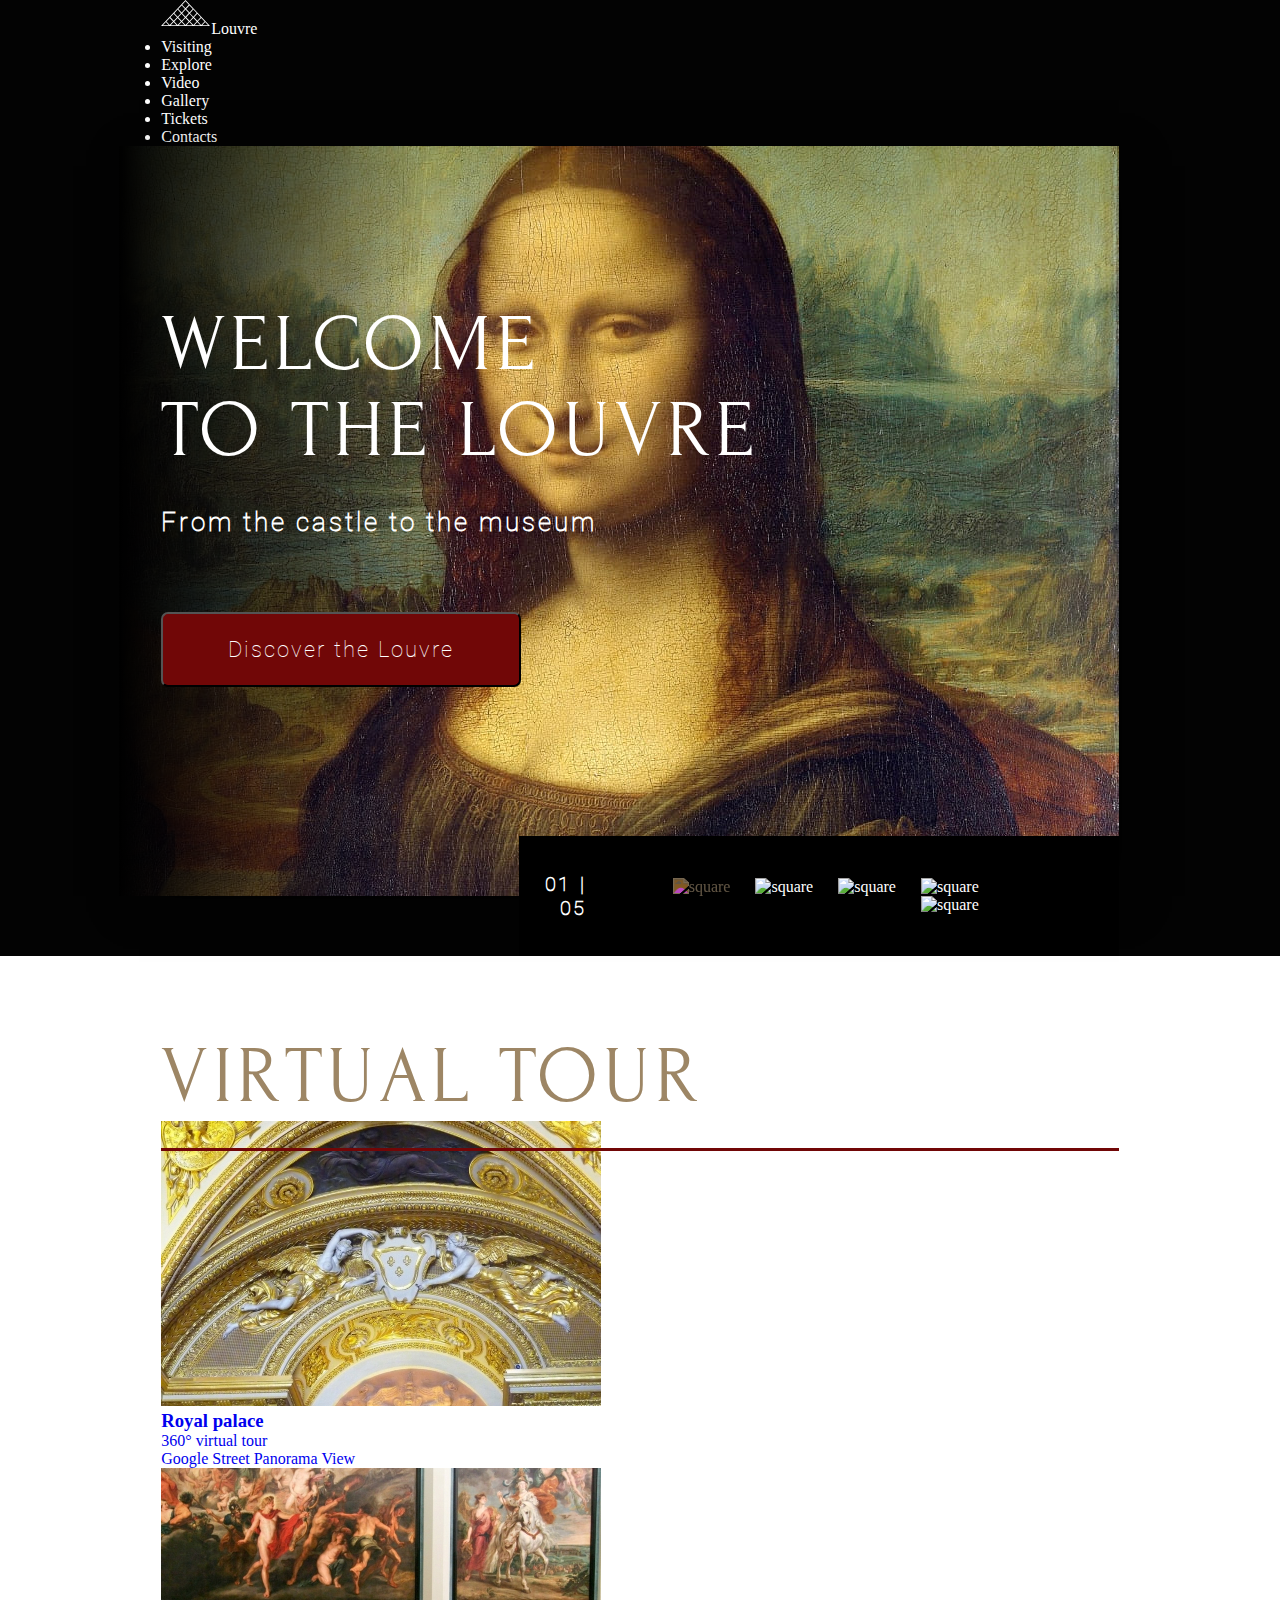
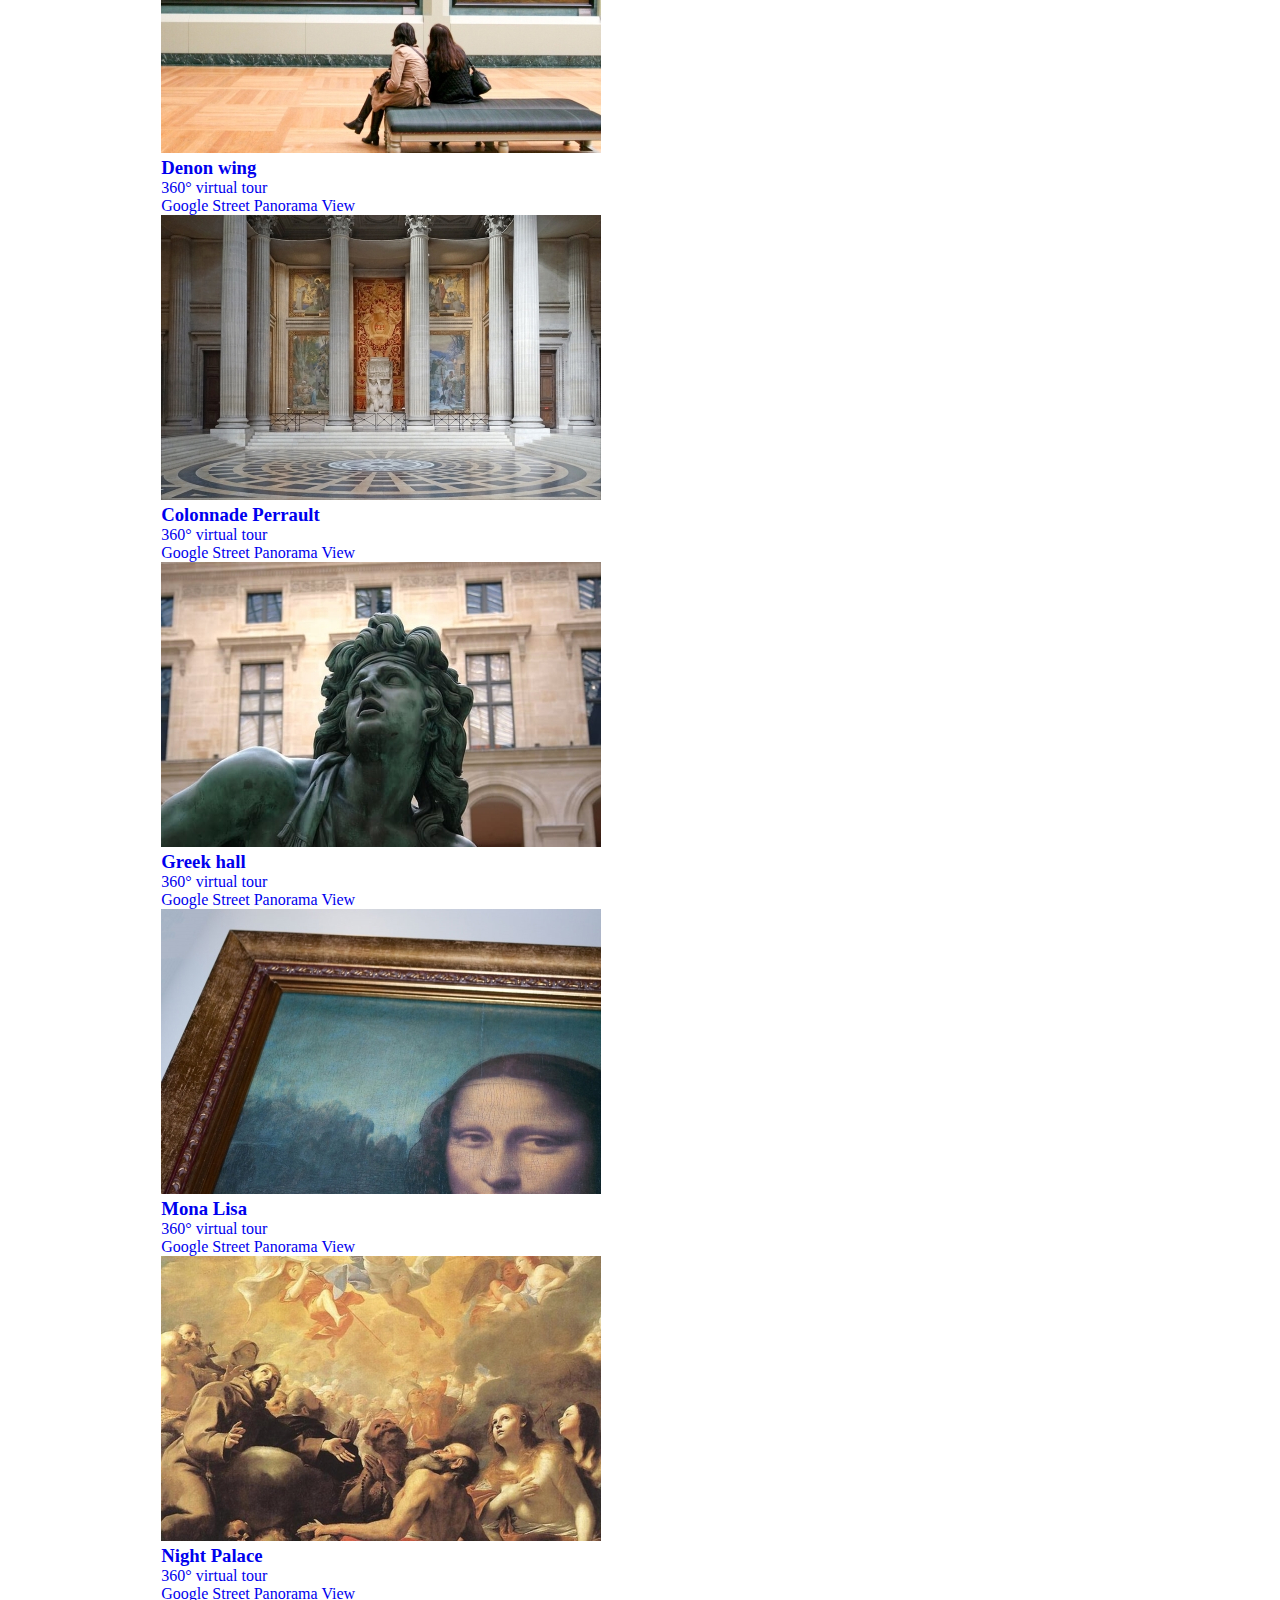
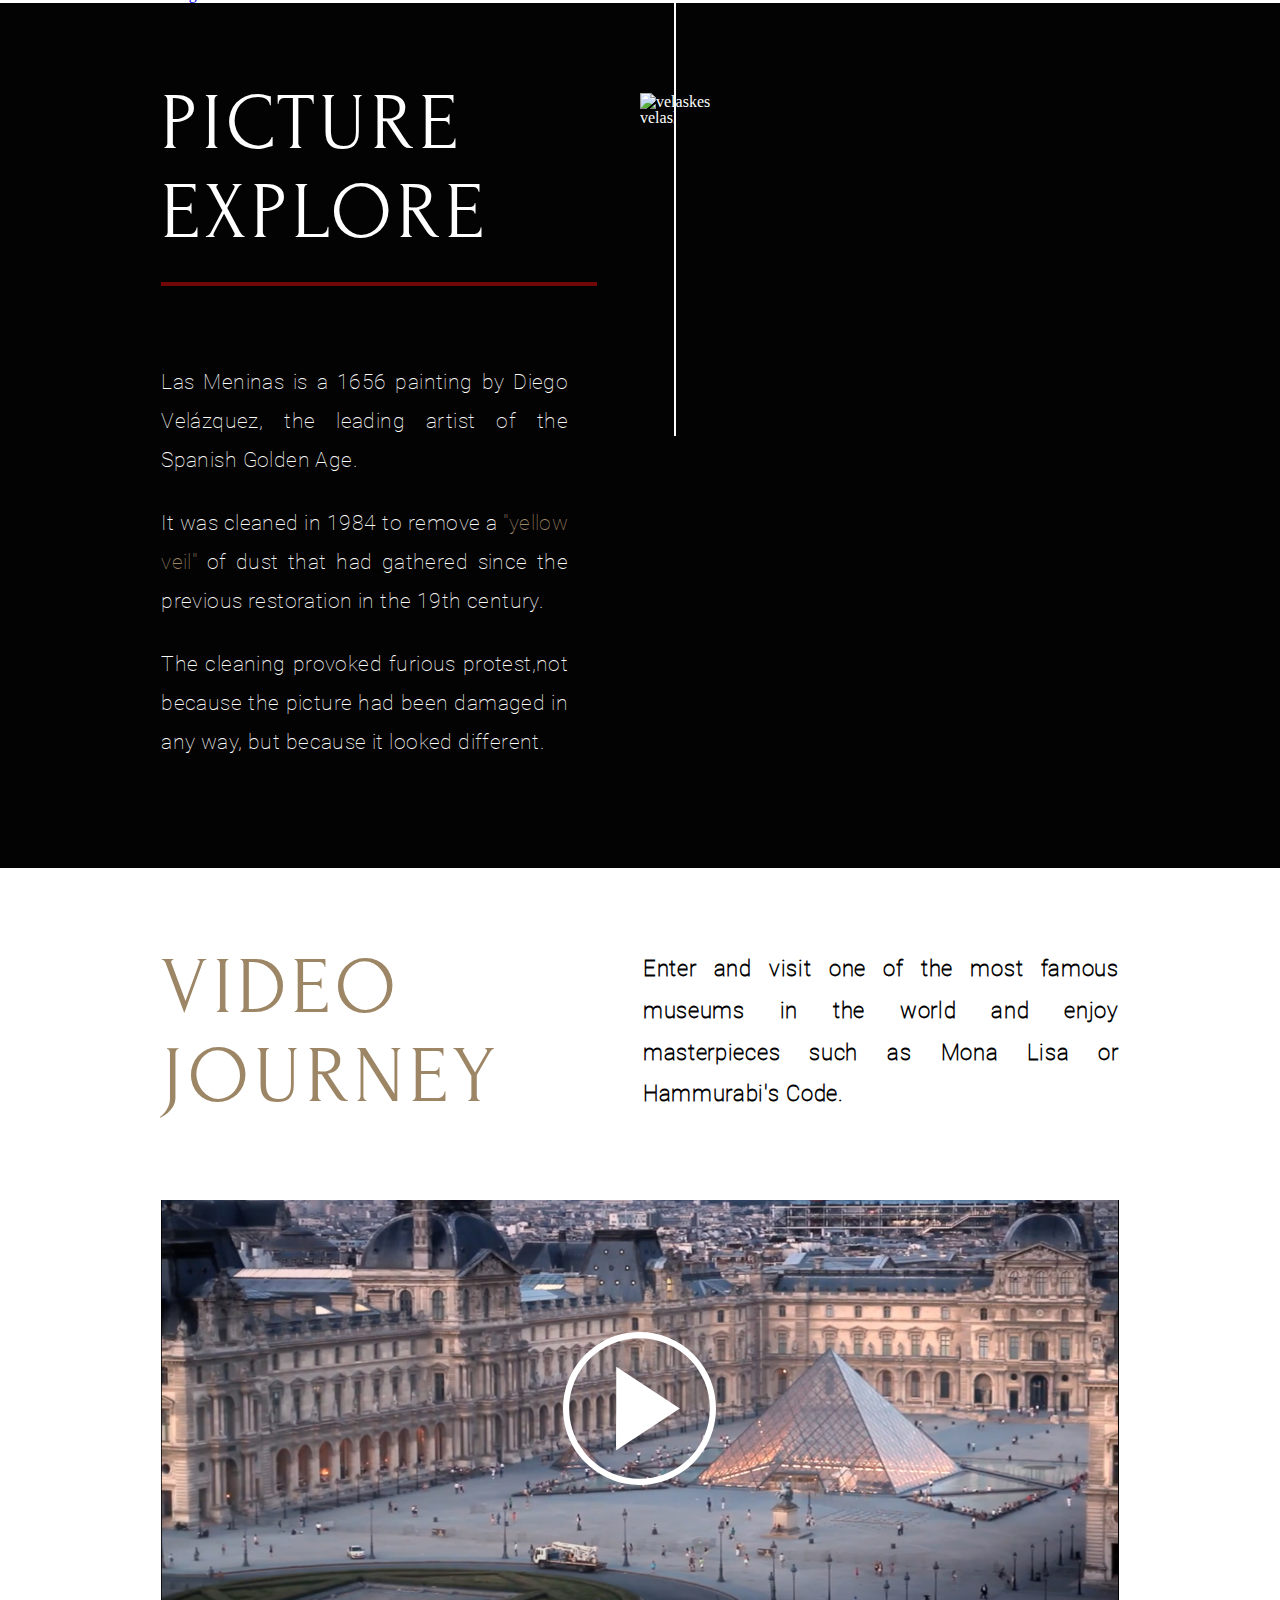
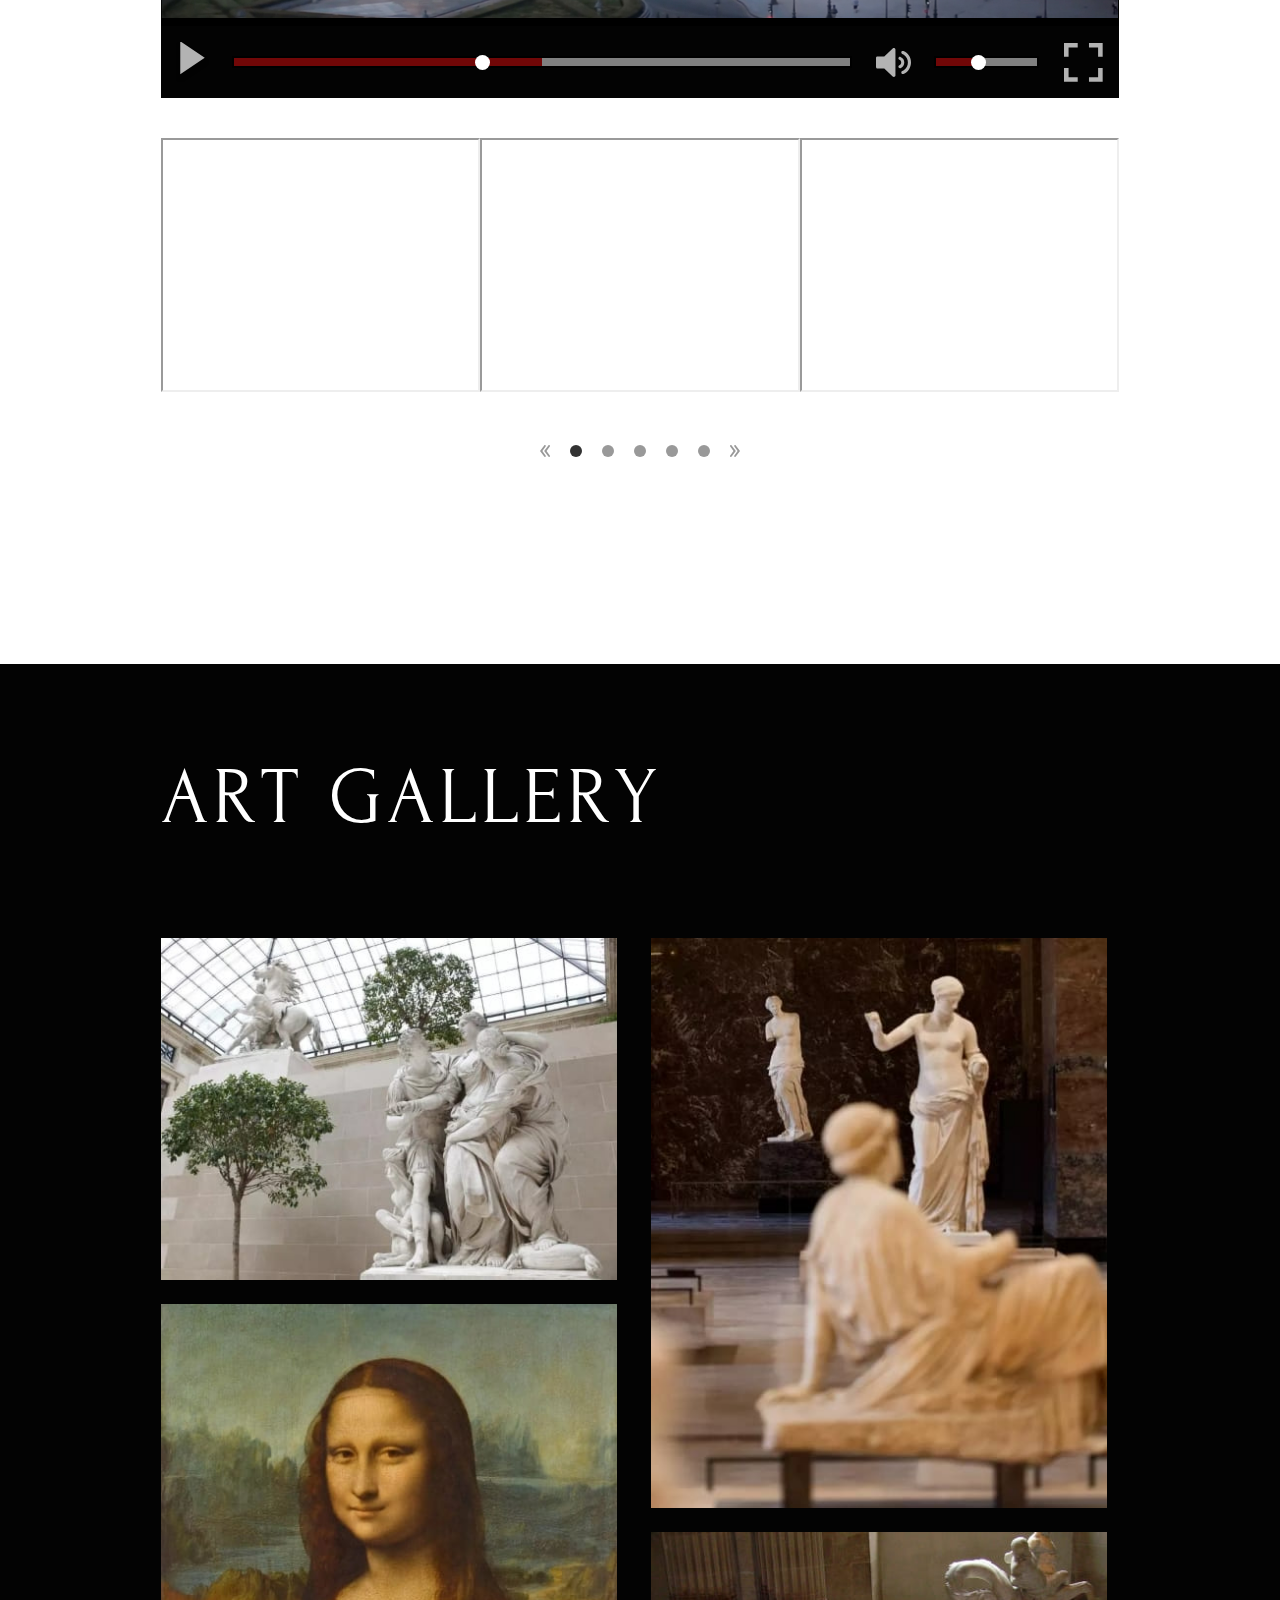
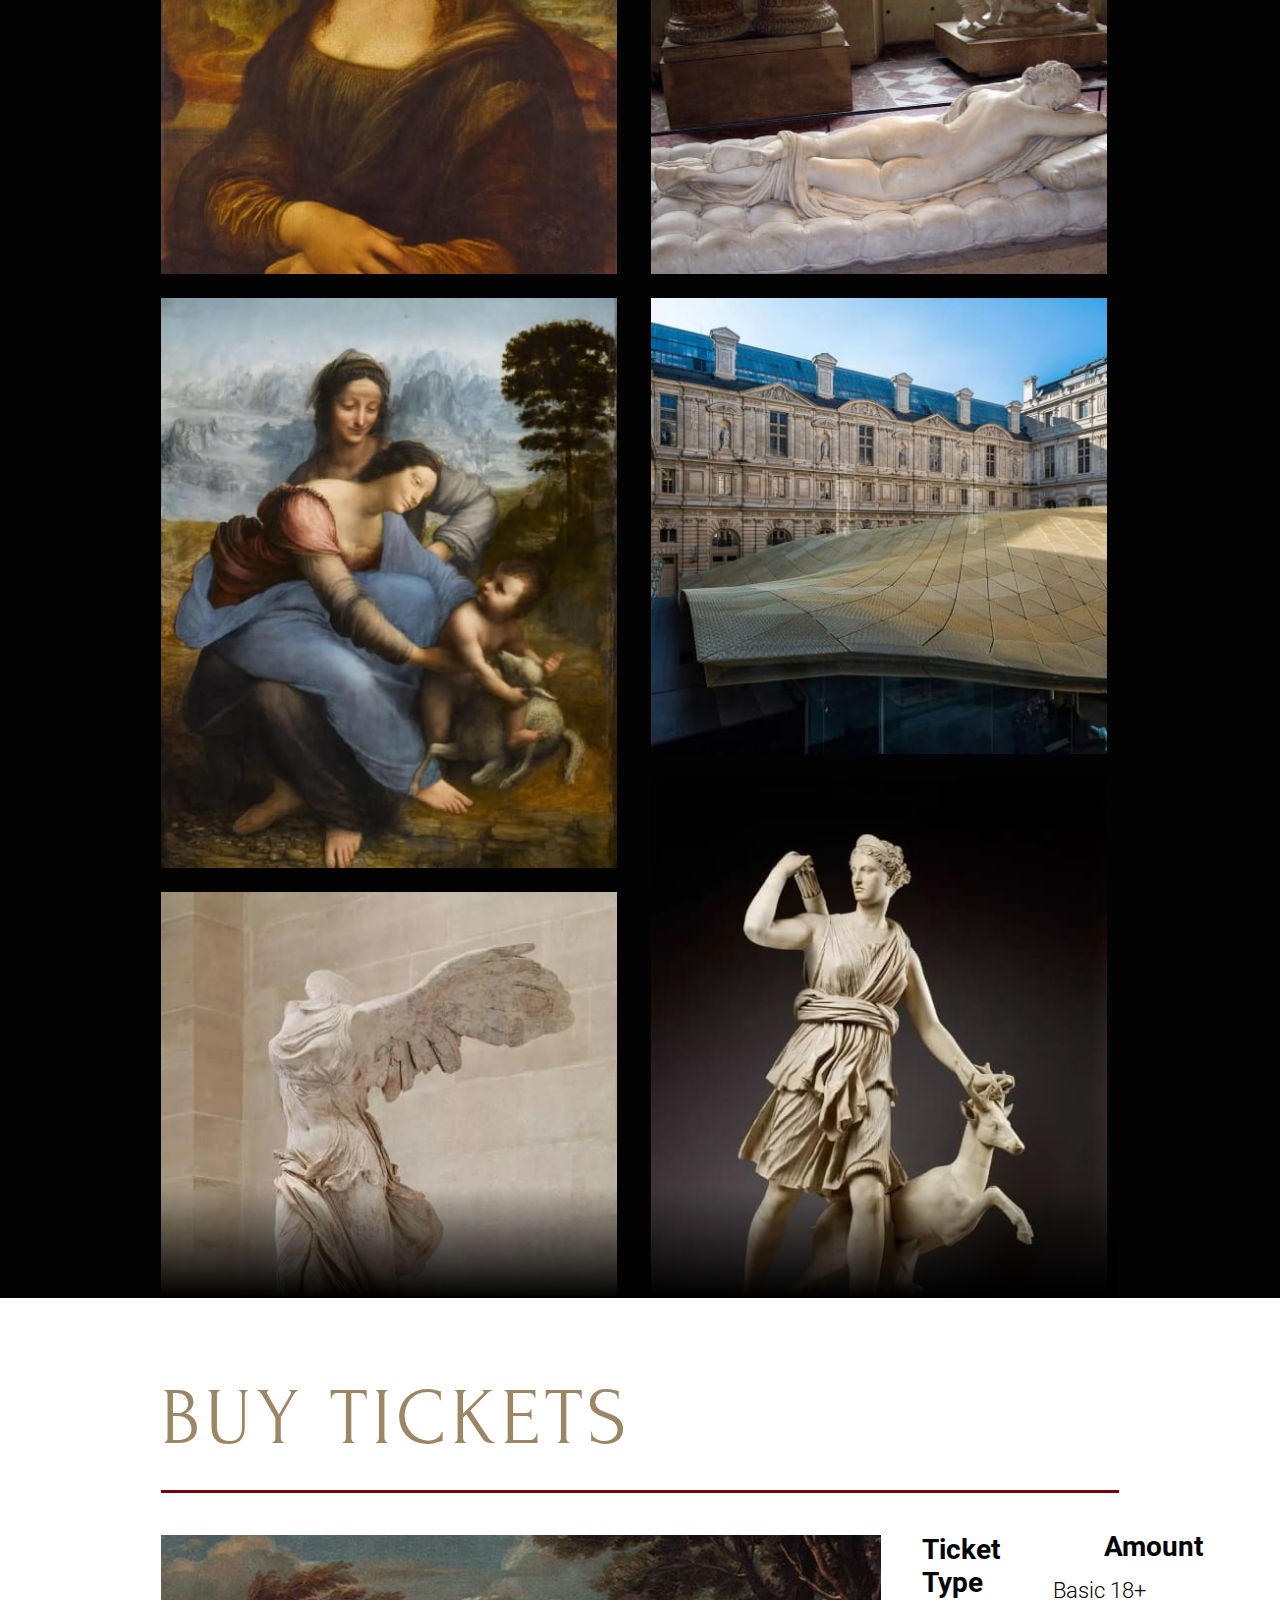
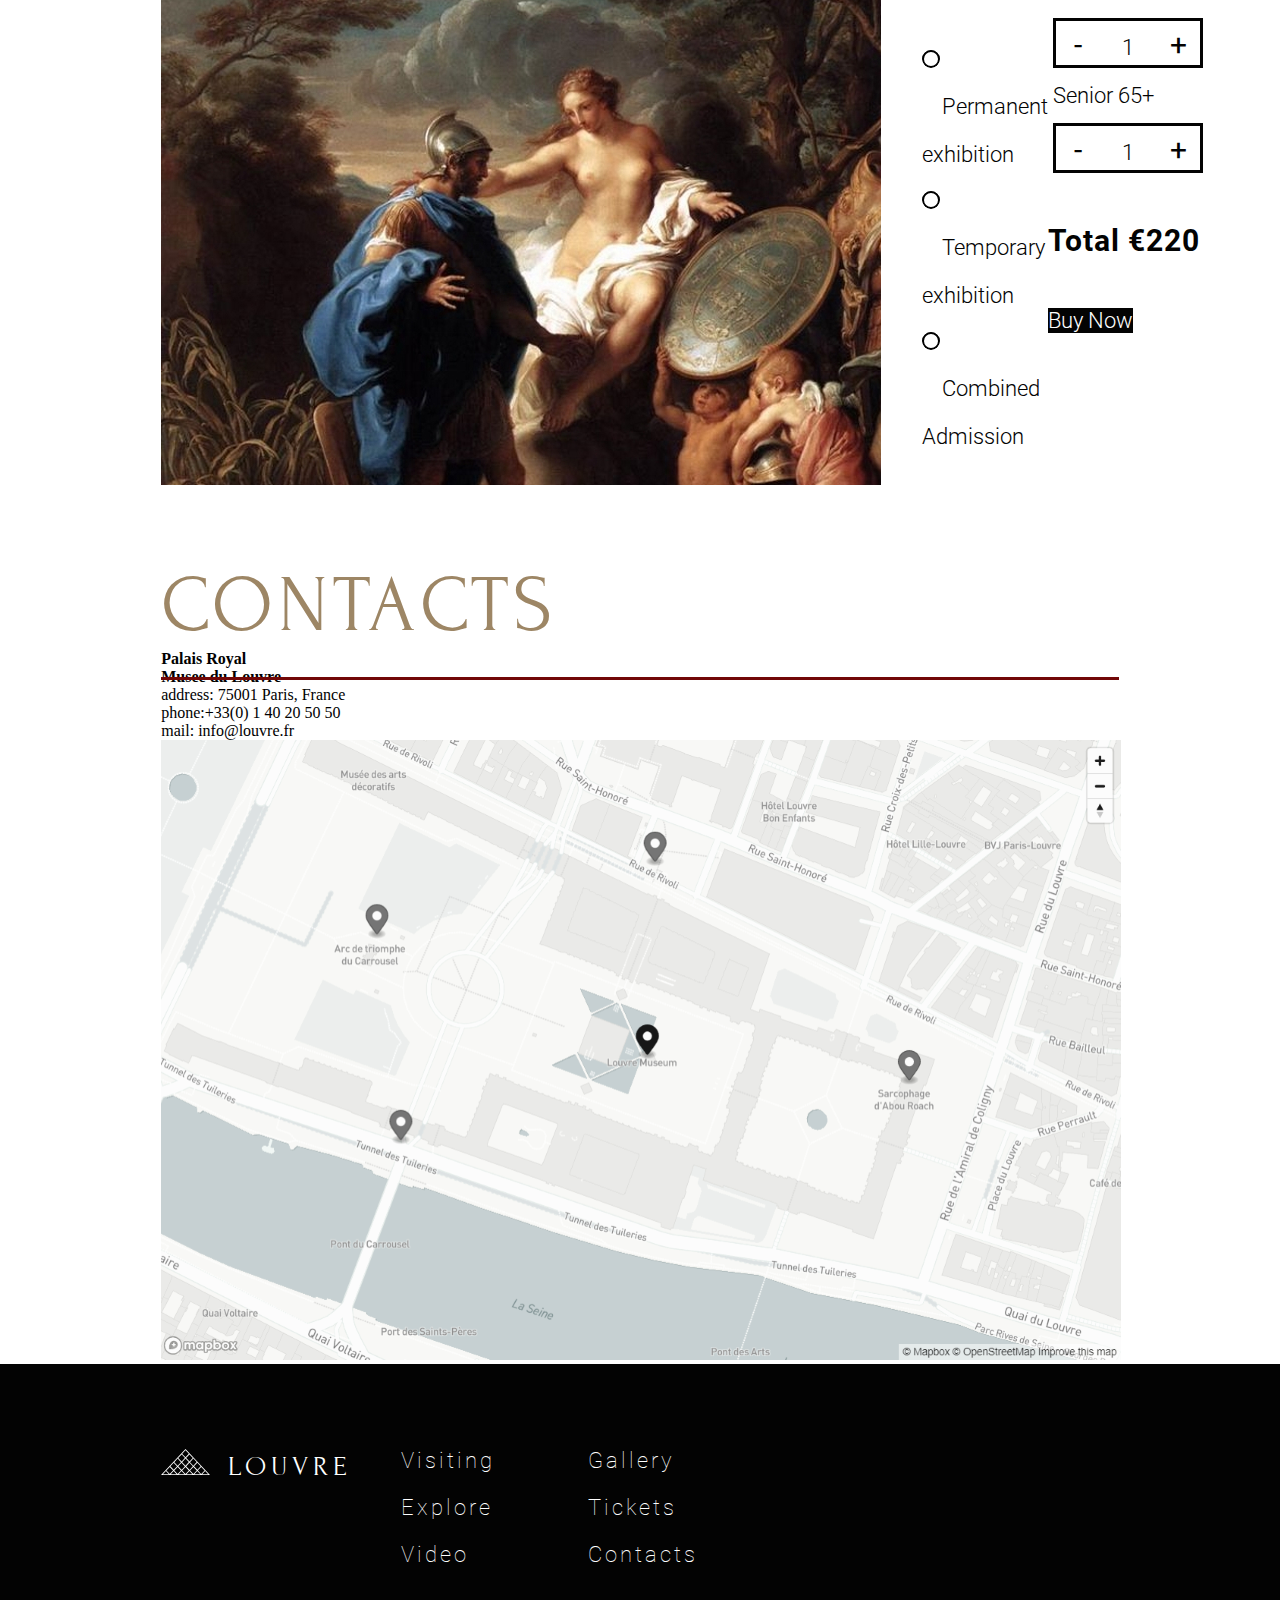
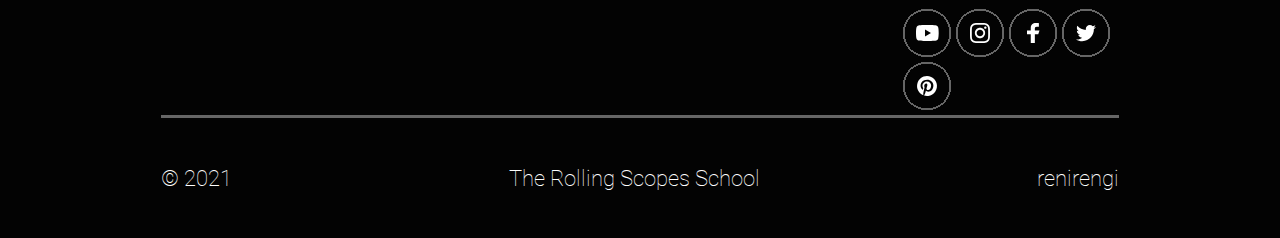
==== museum/index.html @ 636a5ae6 "slava imperatoru" ====
<!DOCTYPE HTML>
<html lang="en">
  <head>
    <meta charset="utf-8">
    <title>Museum</title>
    <link rel="stylesheet" href="style.css" />
    <link rel="icon" href="./assets/svg/Frame.svg">
    <base target="_blank">
  </head>
  <body>

     <!-- Header-->
    <header class="wrap-dark">
      <div class="section container header-container">
        <div class="image-icon">
          <img src="./assets/svg/Frame.svg" alt="logo"><span>Louvre</span>
        </div>
        <nav class="nav-container">
          <ul>
            <li><a href="#visiting">Visiting</a></li>
            <li><a href="#explore">Explore</a></li>
            <li><a href="#video">Video</a></li>
            <li><a href="#gallery">Gallery</a></li>
            <li><a href="#tickets">Tickets</a></li>
            <li><a href="#contacts">Contacts</a></li>
          </ul>
        </nav>
      </div>
    </header>
    <main>

       <!-- Welcome -->
      <section class="wrap-dark welcome-background">
        <div class="container section welcome-section" id="welcome">
          <div class="flex-wrapper">
             <!-- Welcome-slider -->
            <div class="slider-wrapper">
              <div class="slide">
                <img src="./assets/img/welcome-slider/1.jpg" alt="1">
              </div>
            </div>
            <div class="dots-wrapper">
              <div class="list-counter">
                <span>01 | 05</span>
              </div>
              <div class="dots">
                <img id="first" src="assets/img/welcome-slider/■.svg" alt="square">
                <img src="assets/img/welcome-slider/■.svg" alt="square">
                <img src="assets/img/welcome-slider/■.svg" alt="square">
                <img src="assets/img/welcome-slider/■.svg" alt="square">
                <img src="assets/img/welcome-slider/■.svg" alt="square">
              </div>
              <button id="btn-next"><img src="assets/img/welcome-slider/right.png" alt=""></button>
              <button id="btn-prev"><img src="assets/img/welcome-slider/Left.png" alt=""></button>
            </div>
          </div>
          <div class="title">
            <h1>Welcome</h1>
            <span>to the Louvre</span>
            <h2 class="title-padding">From the castle to the museum</h2>
            <form action='https://www.google.com/maps/@48.8618159,2.3366818,3a,75y,81.55h,73.4t/data=!3m7!1e1!3m5!1sAF1QipOVxZQuSy3Bx9T_HpH_7FtBHDTXvI6SF-A10ocT!2e10!3e12!7i5472!8i2736'>
              <button>Discover the Louvre</button>
            </form>
          </div>
        </div>
      </section>

      <!-- Visiting -->
      <section class="wrap-white">
        <div class="container section visiting-section" id="visiting">
          <h2 class="title-underline">Virtual tour</h2>
          <div class="card-container">
            <a class="card" href="./assets/tour/tour1.html">
              <img src="./assets/img/visitors/Royal_palace.jpg" alt="Royal_palace">
              <h3 class="subject">Royal palace</h3>
              <span>360° virtual tour</span>
              <p>Google Street Panorama View</p>
            </a>
            <a class="card" href="./assets/tour2.html">
              <img src="./assets/img/visitors/Denon_wing.jpg" alt="Denon_wing">
              <h3 class="subject">Denon wing</h3>
              <span>360° virtual tour</span>
              <p>Google Street Panorama View</p>
            </a>
            <a class="card" href="./assets/tour3.html">
              <img src="./assets/img/visitors/Colonnade_Perrault.jpg" alt="Colonnade_Perrault">
              <h3 class="subject" id="colonade">Colonnade Perrault</h3>
              <span>360° virtual tour</span>
              <p>Google Street Panorama View</p>
            </a>
            <a class="card" href="./assets/tour/tour4.html">
              <img src="./assets/img/visitors/Greek_hall.jpg" alt="Greek_hall">
              <h3 class="subject">Greek hall</h3>
              <span>360° virtual tour</span>
              <p>Google Street Panorama View</p>
            </a>
            <a class="card" href="./assets/tour/tour5.html">
              <img src="./assets/img/visitors/Mona_Lisa.jpg" alt="Mona_Lisa">
              <h3 class="subject">Mona Lisa</h3>
              <span>360° virtual tour</span>
              <p>Google Street Panorama View</p>
            </a>
            <a class="card" href="./assets/tour/tour6.html">
              <img src="./assets/img/visitors/Night_Palace.jpg" alt="Night_Palace">
              <h3 class="subject">Night Palace</h3>
              <span>360° virtual tour</span>
              <p>Google Street Panorama View</p>
            </a>
          </div>
        </div>
      </section>

      <!-- Explore  -->
      <section class="wrap-dark">
        <div class="container section explore-section" id="explore">
          <div class="section-text">
            <h2 class="title-underline">Picture Explore</h2>
            <div class="explorer-text">
              <p>Las Meninas is a 1656 painting by Diego Velа́zquez, the leading artist of the Spanish Golden Age.</p>
              <p>It was cleaned in 1984 to remove a <span>"yellow veil"</span> of dust that had gathered since the previous restoration in the 19th century.</p>
              <p>The cleaning provoked furious protest,not because the picture had been damaged in any way, but because it looked different.</p>
            </div>
          </div>
          <!-- Explore-slider-->
          <div class="explore-image">
            <div class="img-comp-container">
              <div class="img-comp-img">
                <img src="./assets/img/after.jpg" alt="velaskes">
              </div>
              <div class="img-comp-img img-comp-overlay">
                <img src="./assets/img/before.jpg" alt="velaskes">
              </div>
            </div>
          </div>
        </div>
      </section>

      <!-- Video -->
      <section class="wrap-video">
        <div class="text-video-section">
          <h2>Video Journey</h2>
          <p>Enter and visit one of the most famous museums in the world and enjoy masterpieces such as Mona Lisa or Hammurabi's Code.
        </div>
        <!-- Player -->
        <div class="container section video-section" id="video">
          <div class="video">
            <video src="./assets/video/video.mp4" poster="./assets/video/poster.jpg"></video>
            <button class="button-left" type="button"></button>
          </div>
          <div class="controls">
            <button class="play" type="button"></button>
            <input type="range" value="40" min="0" max="100" step="1" class="progress-big">
            <button class="volume" type="button"></button>
            <input type="range" value="40" min="0" max="100" step="1" class="progress">
            <button class="fullscreen" type="button"></button>
          </div>
          <!-- Gallery-->
          <div class="video-gallery">
            <iframe loading="lazy" src="https://www.youtube.com/embed/aWmJ5DgyWPI" title="YouTube video player"  allow="accelerometer; autoplay; clipboard-write; encrypted-media; gyroscope; picture-in-picture" allowfullscreen></iframe>
            <iframe loading="lazy" src="https://www.youtube.com/embed/Vi5D6FKhRmo" title="YouTube video player"  allow="accelerometer; autoplay; clipboard-write; encrypted-media; gyroscope; picture-in-picture" allowfullscreen></iframe>
            <iframe loading="lazy" src="https://www.youtube.com/embed/NOhDysLnTvY" title="YouTube video player"  allow="accelerometer; autoplay; clipboard-write; encrypted-media; gyroscope; picture-in-picture" allowfullscreen></iframe>
          </div>
          <div class="video-gallery-button">
            <img src="assets/svg/video-slider-pagination.svg" alt="button">
          </div>
        </div>
      </section>

      <!-- Art-gallery -->
      <section class="wrap-dark">
        <div class="container section art-gallery">
          <h2>Art gallery</h2>
          <div class="picture-container">
            <div class="picture-inner-container">
          </div>
        </div>
      </div>
      </section>

      <!-- Ticket -->
<section class="wrap-white">
	<div class="container section tickets-section" id="tickets">
	  <h2 class="title-underline">Buy tickets</h2>
	  <div class="tickets-big-container">
		<div id="ticket-picture-container"><img src="./assets/img/image.jpg" alt="picture" id="ticket-picture"></div>
		<div class="radio-ticket">
		  <h3>Ticket type</h3>
		  <div class="container-ticket">
			<div class="container-radio">
				<input type="radio"  name="radio">
			</div>
			<label class="checkmark-label">Permanent exhibition</label>
		  </div>
		  <div class="container-ticket">
			<div class="container-radio">
				<input type="radio" name="radio">
			</div>
			 <label class="checkmark-label">Temporary exhibition</label>
			</div>
		  <div class="container-ticket">
			<div class="container-radio">
				<input type="radio" name="radio">
			  </div>
			<label class="checkmark-label">Combined Admission</label>
		  </div>
		</div>
		<div class="button-ticket">
		  <h4>Amount</h4>
		  <form id="ticket-form">
			  <div id="ticket-age-buttons">
				<span>Basic 18+</span>
				<div class="counter-group">
					<button type="button" onclick="this.nextElementSibling.stepDown()">-</button>
					<input type="number" min="0" max="100" value="1" readonly class="number">
					<button type="button" onclick="this.previousElementSibling.stepUp()">+</button>
				</div>
				<span>Senior 65+</span>
				<div class="counter-group">
					<button type="button" onclick="this.nextElementSibling.stepDown()">-</button>
					<input type="number" min="0" max="100" value="1" readonly class="number">
					<button type="button" onclick="this.previousElementSibling.stepUp()">+</button>
				</div>
			</div>
			<span id="ticket-total-span">Total &#8364;220</span>
		  </form>
		  <a href="#modal" id="total-button">Buy now</a>
		</div>
	  </div>
	</div>
  </section>
  
      
      <!-- Contacts -->
      <section>
        <div class=" section contacts-section" id="contacts">
          <div class="parallax-container">
            <div class="parallax-image"></div>
          </div>
          <div class="wrap-white">
            <h2 class="title-underline">Contacts</h2>
            <div class="contacts-container">
              <div class="section-text-contacts">
                <h4>Palais Royal<br>Musee du Louvre</h4>
                <p>address: 75001 Paris, France</p>
                <p>phone:+33(0) 1 40 20 50 50</p>
                <p>mail: info@louvre.fr</p>
              </div>
              <div>
                <img src="./assets/img/cart.png " alt="map">
              </div>
            </div>
          </div>
        </div>
      </section>
    </main>

    <!-- Footer -->
    <footer class="wrap-dark">
      <div class="container section footer">
        <div class="image-icon-footer ">
          <img src="./assets/svg/Frame.svg " alt="logo ">
          <span>Louvre</span>
        </div>
        <div class="footer-container">
          <nav class="nav-container-1">
            <ul>
              <li><a href="#visiting ">Visiting</a></li>
              <li><a href="#explore ">Explore</a></li>
              <li><a href="#video ">Video</a></li>
              <li><a href="#gallery">Gallery</a></li>
              <li><a href="#tickets ">Tickets</a></li>
              <li><a href="#contacts ">Contacts</a></li>
            </ul>
          </nav>
          <nav class="nav-container-3 ">
            <ul>
              <li class="link-icon">
                <a href="https://www.youtube.com/user/louvre "><img src="./assets/svg/Youtube.svg " alt="Youtube "></a>
              </li>
              <li class="link-icon">
                <a href="https://www.instagram.com/museelouvre/ "><img src="./assets/svg/Instagram.svg " alt="Instagram "></a>
              </li>
              <li class="link-icon">
                <a href="https://www.facebook.com/museedulouvre "><img src="./assets/svg/Facebook.svg " alt="Facebook "></a>
              </li>
              <li class="link-icon">
                <a href="http://twitter.com/museelouvre.html "><img src="./assets/svg/Twitter.svg " alt="Twitter "></a>
              </li>
              <li class="link-icon">
                <a href="https://www.pinterest.fr/museedulouvre/ "><img src="./assets/svg/Pinterest.svg " alt="Pinterest "></a>
              </li>
            </ul>
          </nav>  
    </div>
      </div>
      <div id="border"></div>
      <div class="container section footer-mini">
        <span>© 2021</span>
        <span>The Rolling Scopes School</span>
        <span>renirengi</span>
      </div>
    </footer>
    

    <!-- Buy ticket modal -->
<div id="modal" class="modal">
  <a href="#modal-close-anchor" class="modal-close"></a>
  <div class="modal-body">
    <a href="#modal-close-anchor" class="modal-close-btn"></a>
    <form action=# class="content"></form>
    <div class="content-left">
    <div class="modal-logo">
      <img src="assets/svg/logo-gold.svg" alt="">
    </div>
    <h4 class="modal-logo-title">Booking ticket</h4>
    <p class="modal-tour">Tour to Louvre</p>
                 
                <input type="date" class="date" name="date" id="date" value="2021-08-19">
                </input>            
                <input type="time" class="time"name="time" id="time" value="16-30">
                </input>
               <input type="text" class="name" name="name" id="name" placeholder="Name">
                </input>
               <input type="mail" class="mail" name="email" id="email" placeholder="email">
                </input>
                <input type="tel" class="phone" name="phone" id="phone" placeholder="Phone">
                </input>
                <select name="ticket-type" id="ticket-type" class="ticket-type">
                  <option value="default" disabled selected>Ticket Type</option>
                  <option value="permanent"></option>
                  <option value="temporary"></option>
                  <option value="combined"></option>
                </select>
                <div class="entry-ticket-form">
               <p class="entry-ticket">Entry Ticket</p>
                <div class="entry-ticket-row">
                <div class="entry-ticket-type">
                  <span>Basic 18+(20 €)</span>
                  <div class="entry-ticket-button">
                  <button class="entry-button-minus" type="button" onclick="this.nextElementSibling.stepDown()">-</button>
                  <input type="number" min="0" max="21" value="1" readonly class="entry-button-number">
                  <button class="entry-button-plus" type="button" onclick="this.previousElementSibling.stepUp()">+</button>
                </div>
              </div>
              <div class="entry-ticket-row">
                <div class="entry-ticket-type">
                  <span>Basic 65+(10 €)</span>
                </div>
                <div class="entry-ticket-button">
                  <button class="entry-button-minus" type="button" onclick="this.nextElementSibling.stepDown()">-</button>
                  <input type="number" min="0" max="21" value="1" readonly class="entry-button-number">
                  <button class="entry-button-plus" type="button" onclick="this.previousElementSibling.stepUp()">+</button>
                </div>
                </div>
              </div>
              </div>
              </div>
           <div class="content-right">
          <div class="content-right-top">
             <p class="content-right-top-left-overview">Overview</p>
              <p class="content-right-top-left-tour">Tour to Louvre</p>
              <div class="content-box">
              <span class="icon-date">
                <p class="overview-date">Friday, August 19</p>
                </div>
                <div class="content-box">
                  <span class="icon-time"></span>
                <p class="overview-time">16 : 30</p>
                </div>
                <div class="content-box">
                  <span class="icon-type"></span>
                <p class="overview-type">Temporary exhibition</p>
              </div>
              <div class="content-right-middle">
              <div class="content-right-middle-left">
                <div class="content-right-middle-left-quantity">2</div>
                <div class="content-right-middle-left-name">Basic (20 €)</div>
              <span class="content-right-middle-right">40 €</span>
              </div>
              <div class="content-right-middle">
              <div class="content-right-middle-left">
                <div class="content-right-middle-left-quantity">2</div>
                <div class="content-right-middle-left-name">Senior (10 €)</div>
              <span class="content-right-middle-right">20 €</span>
              </div>
              <div>
              <div class="content-right-middle-bill">
            <p class="content-right-middle-bill-left">Total:</p>
            <span class="content-right-middle-bill-left">60 €</span>
          </div>


          <div class="content-right-top-card">
            <div class="content-right-top-card-left">
              <div class="content-right-top-card-left-field">
                <input type="text" name="cardnumber" id="cardnumber">
                </input>
              </div>

              <div class="content-right-top-card-left-field">
                <div class="content-right-top-card-left-select">
                <select name="month" id="month">
                  <option value="01"></option>
                  <option value="02"></option>
                  <option value="03" selected></option>
                </select>
                </div>
              </div>

              <div class="content-right-top-card-left-field">
                <select name="year" id="year">
                  <option value="2021"></option>
                  <option value="2022"></option>
                  <option value="2023"></option>
                  <option value="2024" selected></option>
                </select>
              </div>
            </div>
            <div class="content-right-top-card-name">
              <input type="text" name="cardholder" id="cardholder">
              </input>
            </div>
            <div class="content-left-top-card-right">
              <div class="content-left-top-card-name">
                <input type="text" name="cvc" id="cvc">
                </input>
              </div>
            </div>
          </div>
          <div class="submit">
            <button>Book</button>
          </div>
        </div>
      </form>  
    </div>
  </div>
</div>
    <script src="explore.js"></script>
    <script src="art-gallery.js"></script>
    <script src="form.js"></script>
    <script src="video.js"></script>
  </body>
</html>
---- museum/style.css ----
@import 'header.css';

@import 'welcome-section.css';

@import 'visiting-section.css';

@import 'explore-section.css';

@import 'video-section.css';

@import 'art-gallery.css';

@import 'ticket-section.css';

@import 'contacts-section.css';

@import 'footer.css';

@import 'dialog.css';

@font-face {
  font-family: Roboto;
  src: url("./assets/fonts/Roboto-Thin.ttf");
}

@font-face {
  font-family: Roboto-regular;
  src: url("./assets/fonts/Roboto-Regular.ttf");
}

@font-face {
  font-family: Forum;
  src: url("./assets/fonts/Forum-Regular.ttf");
}

@font-face {
  font-family: Roboto-bold;
  src: url("./assets/fonts/Roboto-Bold.ttf");
}

@font-face {
  font-family: Roboto-medium;
  src: url("./assets/fonts/Roboto-Medium.ttf");
}

@font-face {
  font-family: Roboto-light;
  src: url("./assets/fonts/Roboto-Light.ttf");
}

@font-face {
  font-family: Roboto-thin;
  src: url("./assets/fonts/Roboto-Thin.ttf");
}

:root {
  --bg-dark: #030303;
  --dark-red: #710707;
  --font-gold: #9d8665;
  --font-white: #ffff;
  --Forum: 'Forum', sans-serif;
  --Roboto: 'Roboto', sans-serif;
  --Roboto-bold: 'Roboto-bold', sans-serif;
  --Roboto-medium: 'Roboto-medium', sans-serif;
  --Roboto-light: 'Roboto-light', sans-serif;
  --Roboto-regular: 'Roboto-regular', sans-serif;
  --Roboto-thin: 'Roboto-thin', sans-serif;
}

* {
  box-sizing: border-box;
  margin: 0;
  padding: 0;
}

a {
  text-decoration: none;
}

html {
  scroll-behavior: smooth;
}

.wrap-body {
  max-height: 6250px;
  overflow: hidden;
}

.wrap-dark {
  padding-left: 12.6%;
  padding-right: 12.6%;
  background-color: var(--bg-dark);
  color: var(--font-white);
}

.wrap-dark a:link {
  color: var(--font-white);
}

.wrap-dark a:visited {
  color: var(--font-white);
}

.wrap-dark a:hover {
  color: var(--font-gold);
}

.wrap-white {
  padding-left: 12.6%;
  padding-right: 12.6%;
  background-color: var(--font-white);
}

.wrap-video {
  padding-left: 12.6%;
  padding-right: 12.6%;
  padding-top: 75px;
  padding-bottom: 75px;
  background-color: var(--font-white);
  min-height: 1396px;
}

.container {
  margin: 0px auto;
  max-height: 9934px;
  max-width: 1440px;
}

.title-padding {
  text-align: justify;
  font-family: var(--Roboto);
  font-size: 30px;
  letter-spacing: 3px;
}

.section-title {
  justify-content: space-between;
  margin: 0px;
  padding-bottom: 11px;
  border-bottom: 3px solid var(--dark-red);
  font-family: "Forum", sans-serif;
  font-size: 80px;
  text-transform: uppercase;
}

.title-underline {
  position: relative;
  padding-top: 76px;
  font-family: "Forum", sans-serif;
  font-size: 80px;
  font-weight: normal;
  letter-spacing: 5px;
  text-transform: uppercase;
  color: var(--font-gold);
}

.title-underline::after {
  content: "";
  position: absolute;
  bottom: -30px;
  left: 0;
  right: 0;
  height: 3px;
  background-color: var(--dark-red);
}
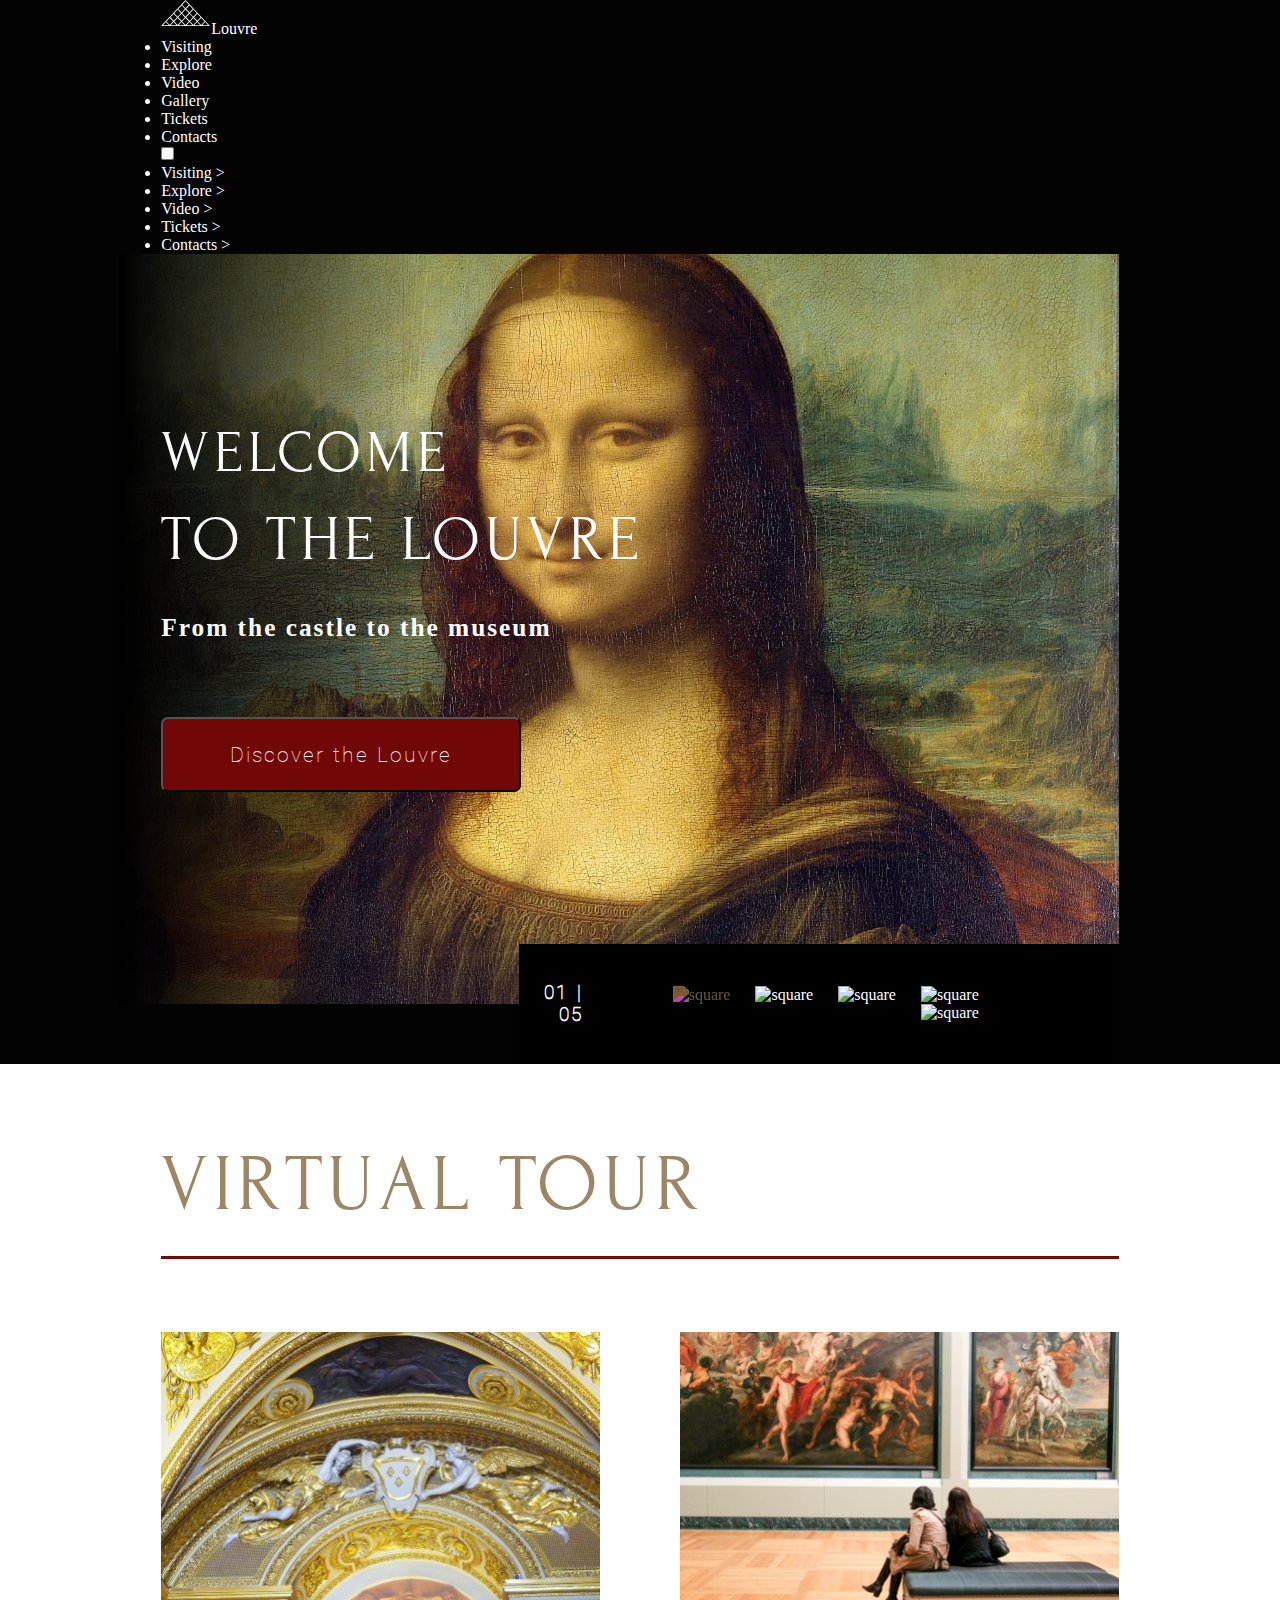
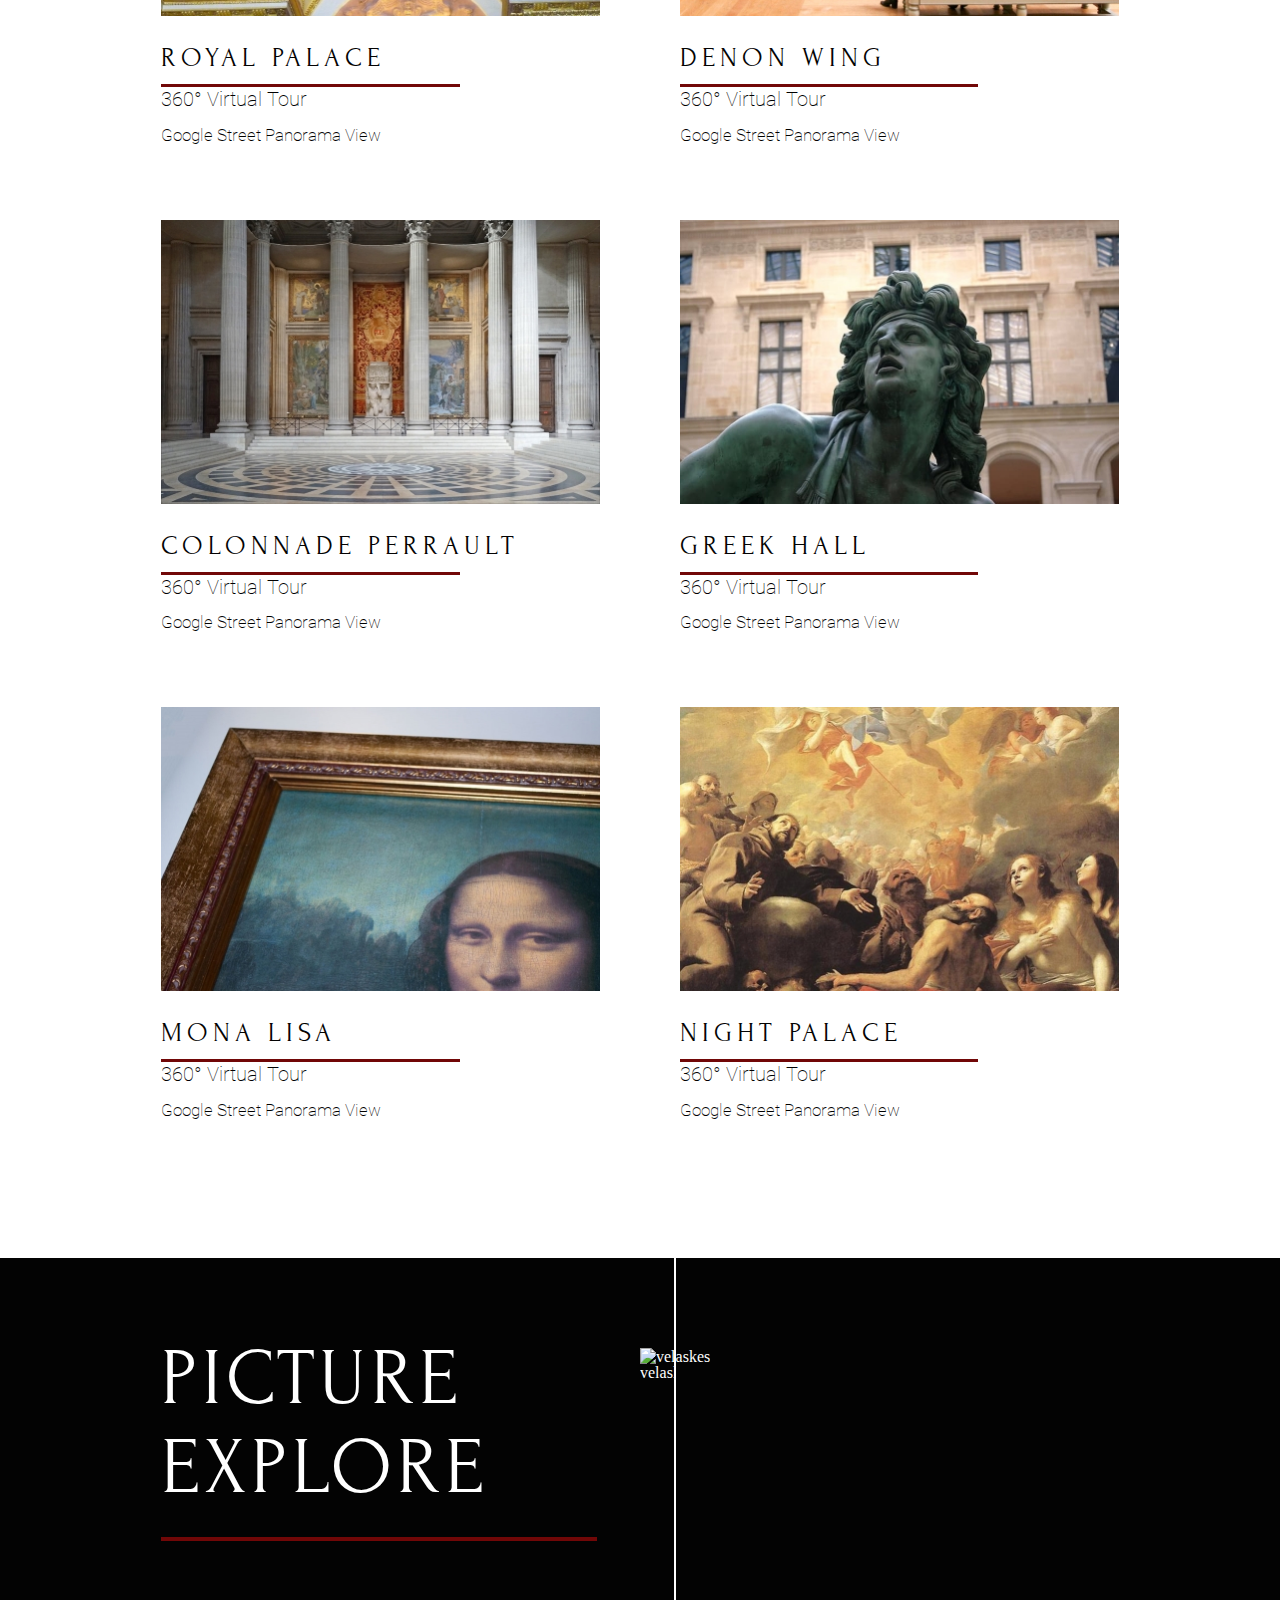
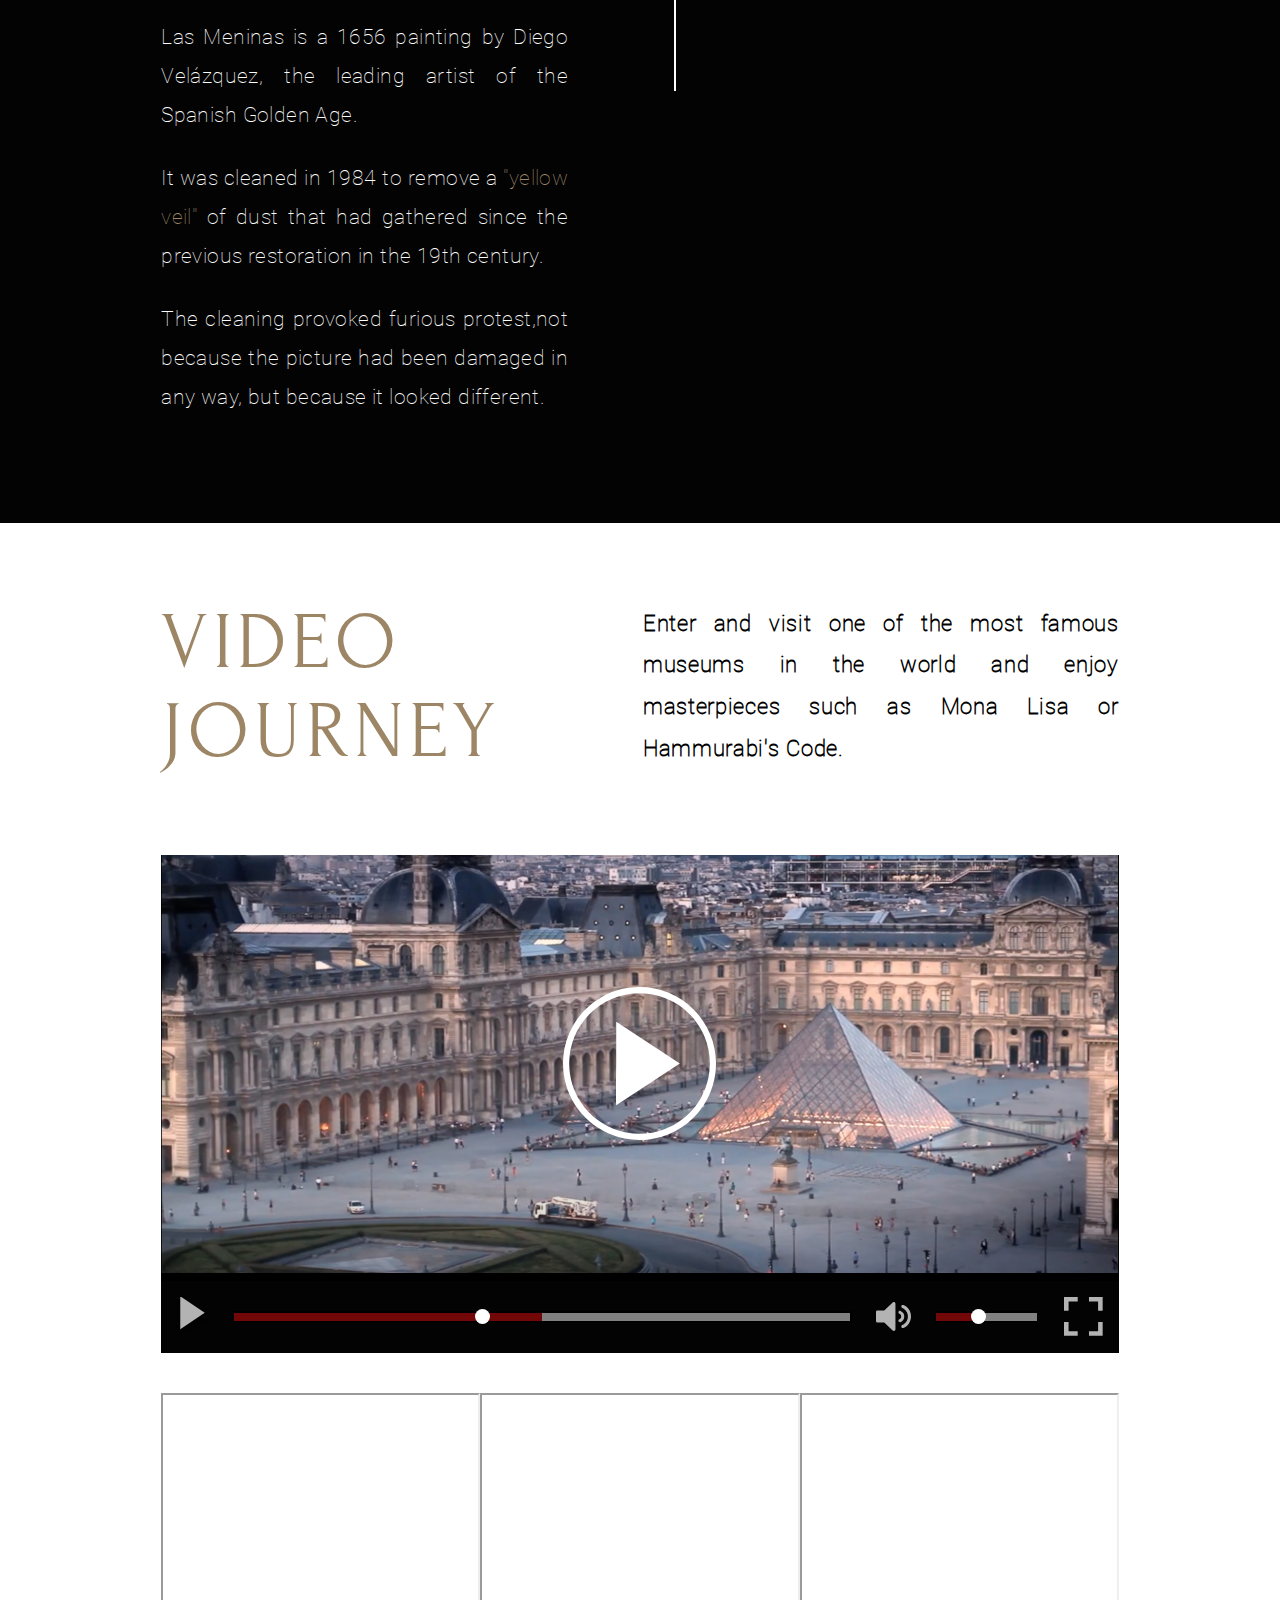
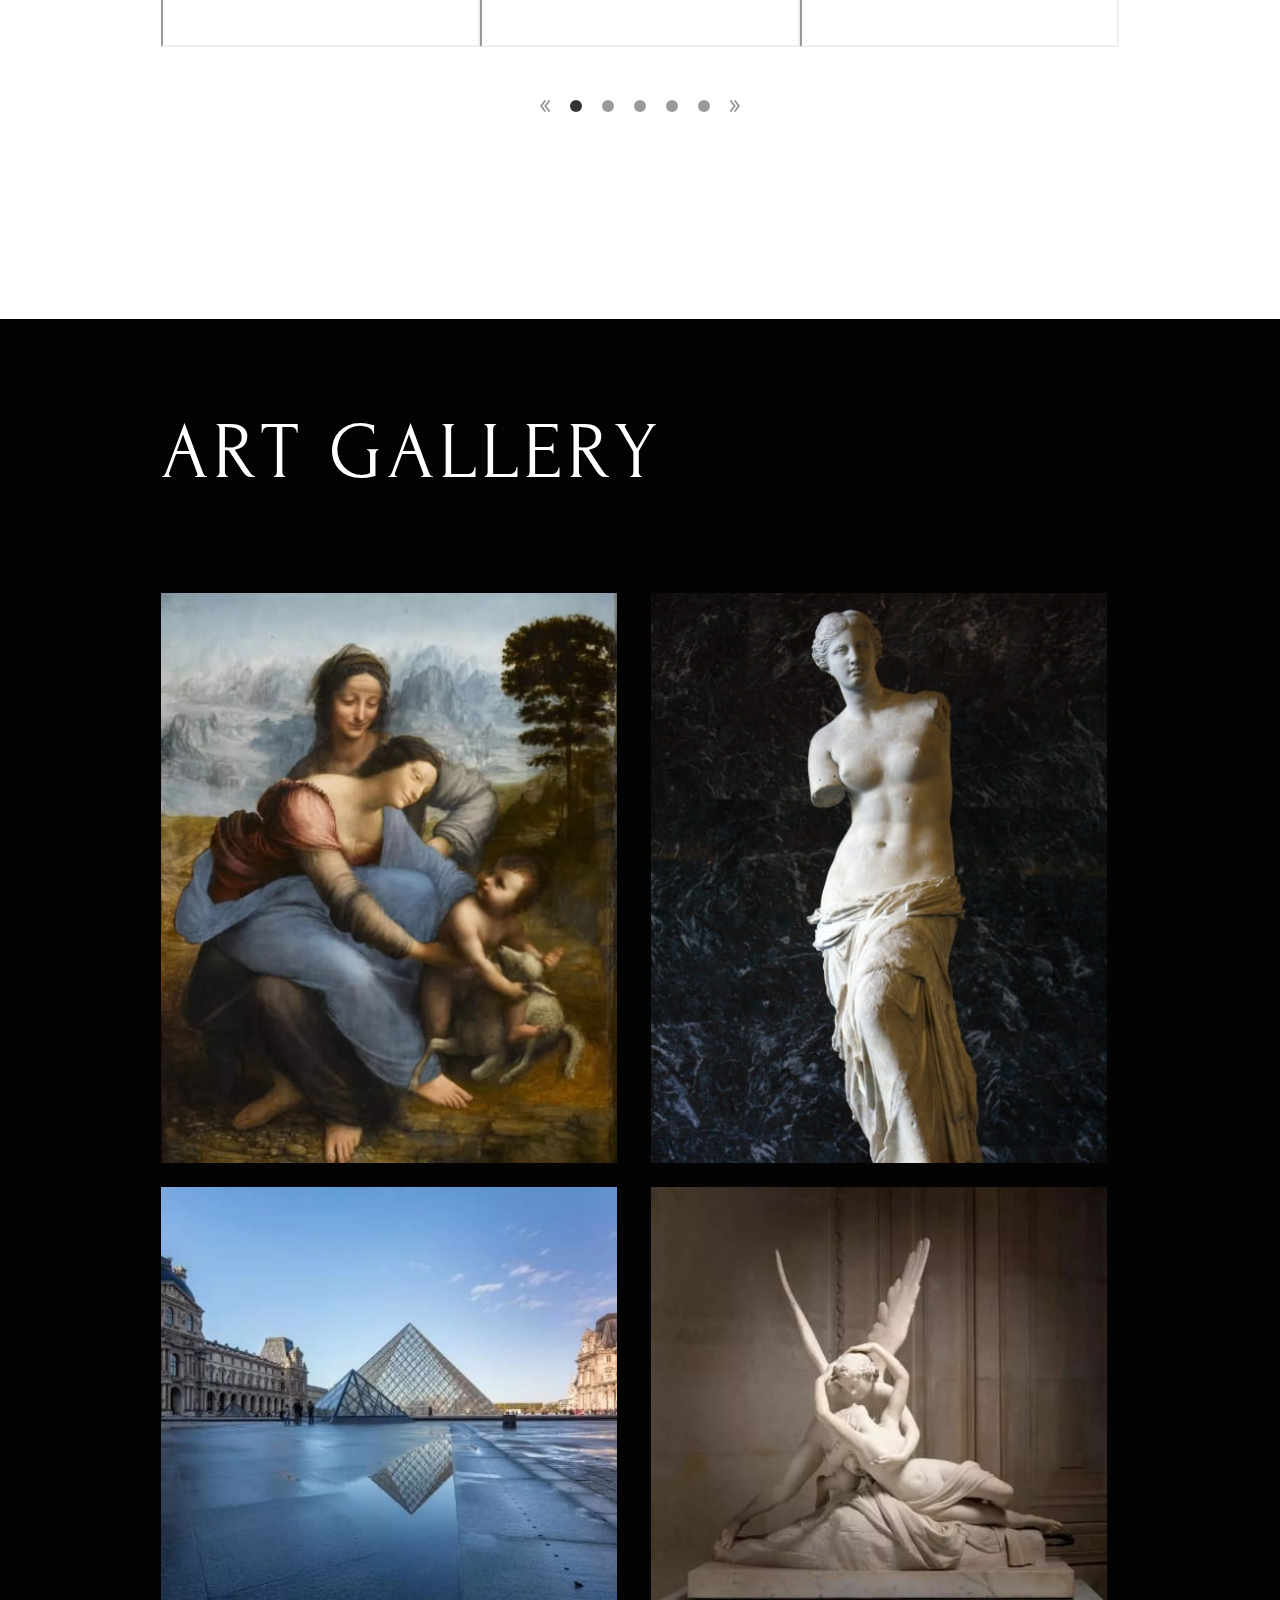
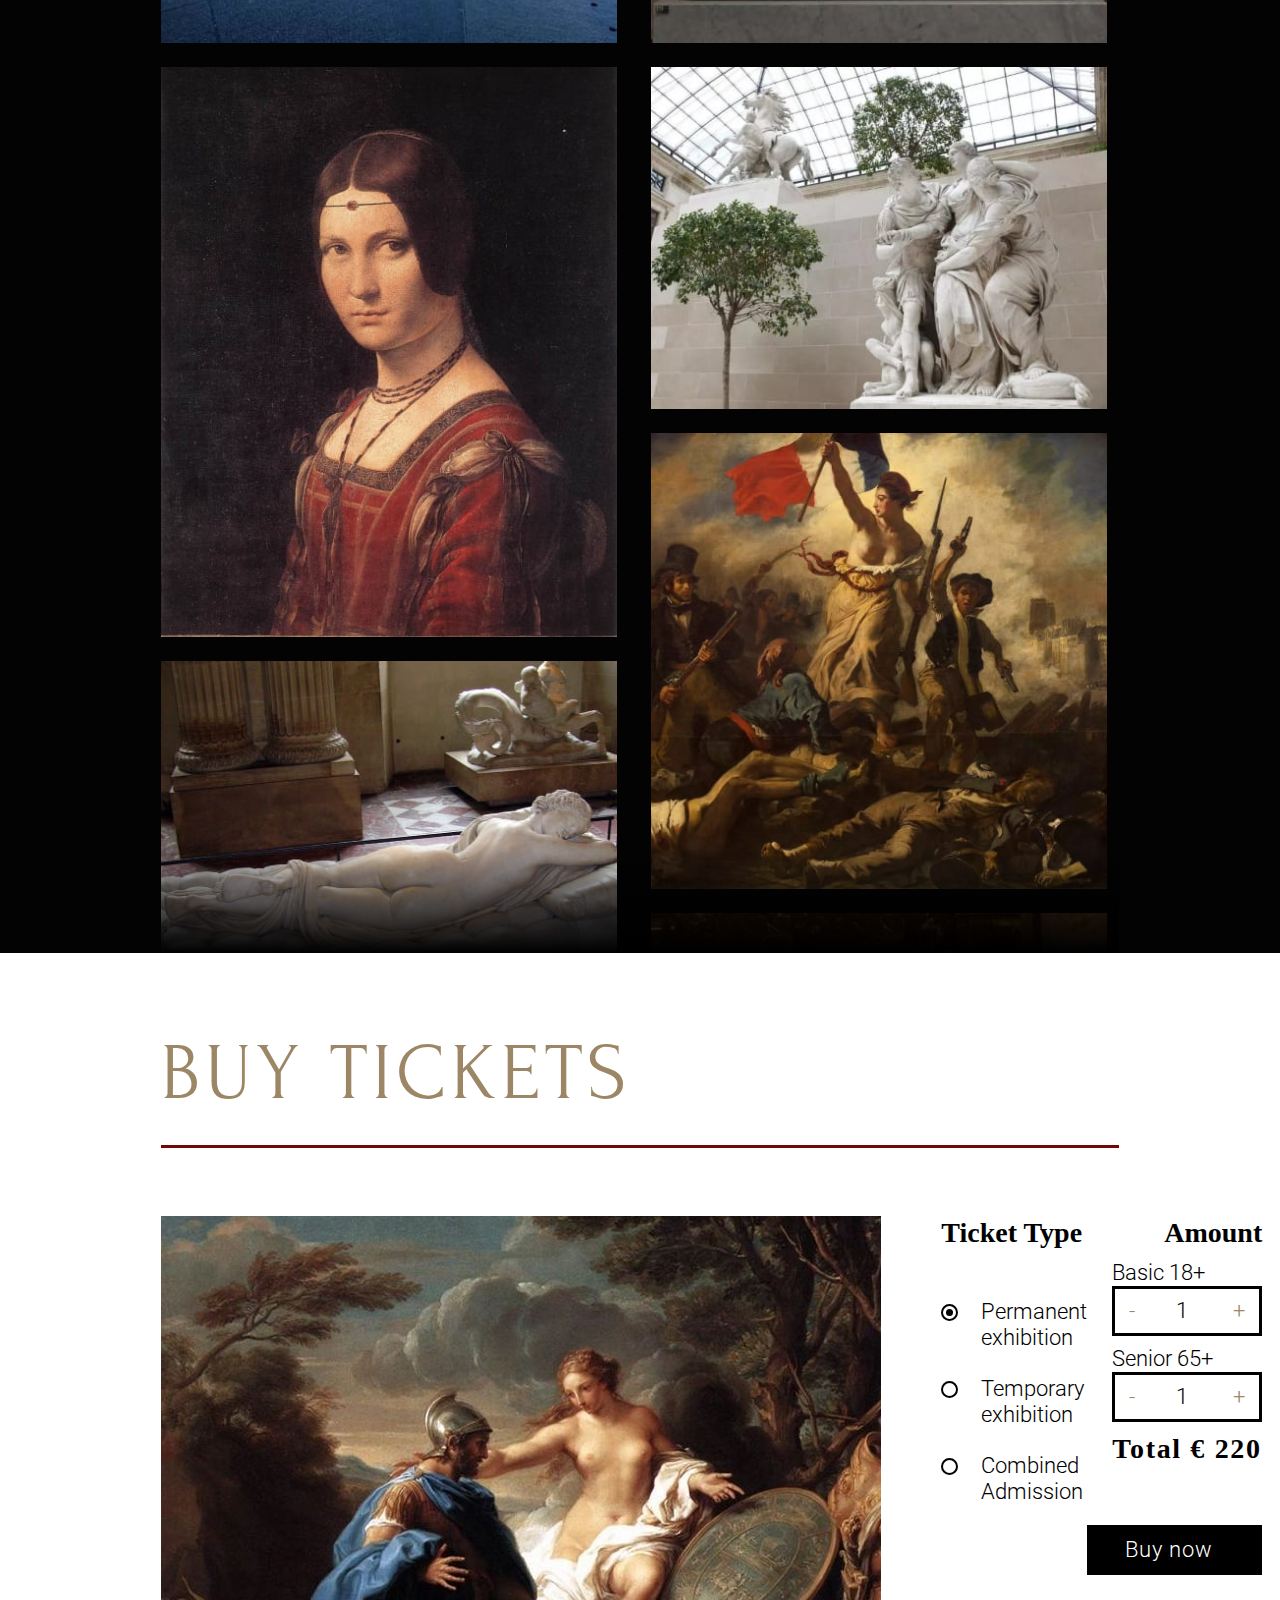
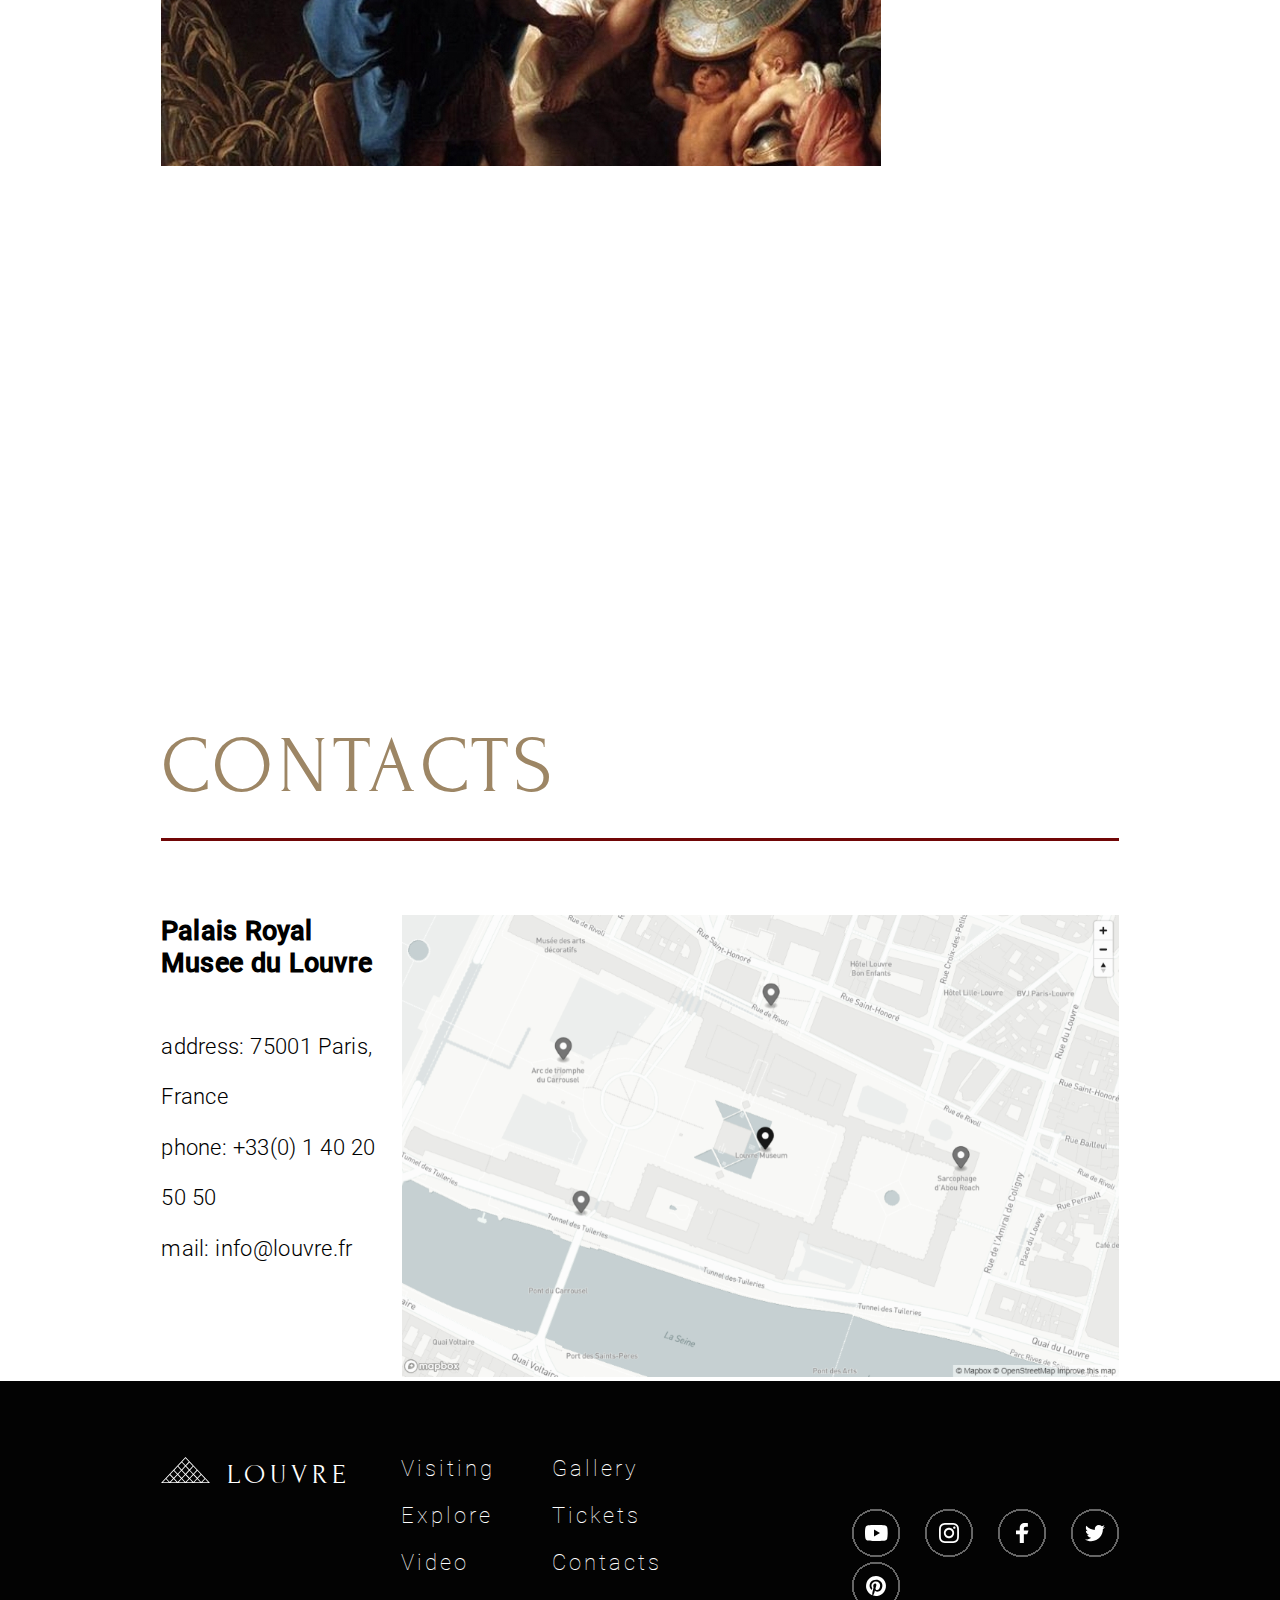
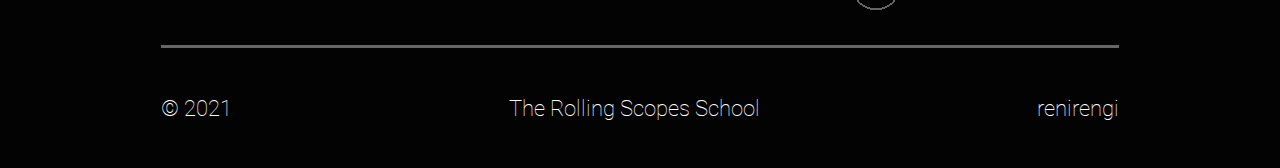
==== commit 1b07434f: "yghuyg" ====
--- a/museum/index.html
+++ b/museum/index.html
@@ -2,6 +2,7 @@
 <html lang="en">
   <head>
     <meta charset="utf-8">
+    <meta name="viewport" content="width=device-width, initial-scale=1.0">
     <title>Museum</title>
     <link rel="stylesheet" href="style.css" />
     <link rel="icon" href="./assets/svg/Frame.svg">
@@ -25,6 +26,19 @@
             <li><a href="#contacts">Contacts</a></li>
           </ul>
         </nav>
+        <div class="burger-menu">
+          <input id="menu-toggle" type="checkbox"/>
+          <label class="menu-btn" for="menu-toggle">
+             <span></span>
+          </label>
+          <ul class="menu-box">
+            <li class="menu-item"><a href="#visiting">Visiting > </a></li>
+            <li class="menu-item"><a href="#explore">Explore > </a></li>
+            <li class="menu-item"><a href="#video">Video > </a></li>
+            <li class="menu-item"><a href="#tickets">Tickets > </a></li>
+            <li class="menu-item"><a href="#contacts">Contacts > </a></li>
+          </ul>
+        </div>
       </div>
     </header>
     <main>
@@ -118,7 +132,7 @@
             <div class="explorer-text">
               <p>Las Meninas is a 1656 painting by Diego Velа́zquez, the leading artist of the Spanish Golden Age.</p>
               <p>It was cleaned in 1984 to remove a <span>"yellow veil"</span> of dust that had gathered since the previous restoration in the 19th century.</p>
-              <p>The cleaning provoked furious protest,not because the picture had been damaged in any way, but because it looked different.</p>
+              <p class="hidden">The cleaning provoked furious protest,not because the picture had been damaged in any way, but because it looked different.</p>
             </div>
           </div>
           <!-- Explore-slider-->
@@ -139,10 +153,11 @@
       <section class="wrap-video">
         <div class="text-video-section">
           <h2>Video Journey</h2>
-          <p>Enter and visit one of the most famous museums in the world and enjoy masterpieces such as Mona Lisa or Hammurabi's Code.
+          <p class= "hidden">Enter and visit one of the most famous museums in the world and enjoy masterpieces such as Mona Lisa or Hammurabi's Code.
         </div>
         <!-- Player -->
         <div class="container section video-section" id="video">
+          <div class="pleer-wraper">
           <div class="video">
             <video src="./assets/video/video.mp4" poster="./assets/video/poster.jpg"></video>
             <button class="button-left" type="button"></button>
@@ -154,6 +169,7 @@
             <input type="range" value="40" min="0" max="100" step="1" class="progress">
             <button class="fullscreen" type="button"></button>
           </div>
+          </div>
           <!-- Gallery-->
           <div class="video-gallery">
             <iframe loading="lazy" src="https://www.youtube.com/embed/aWmJ5DgyWPI" title="YouTube video player"  allow="accelerometer; autoplay; clipboard-write; encrypted-media; gyroscope; picture-in-picture" allowfullscreen></iframe>
@@ -162,11 +178,20 @@
           </div>
           <div class="video-gallery-button">
             <img src="assets/svg/video-slider-pagination.svg" alt="button">
-          </div>
-        </div>
-      </section>
-
-      <!-- Art-gallery -->
+            <!--<button class="left"></button>
+              <div class="video-dots">
+                <span class="video-dot video-dot-active"></span>
+                <span class="video-dot"></span>
+                <span class="video-dot"></span>
+                <span class="video-dot"></span>
+                <span class="video-dot"></span>
+              </div>
+              <button class="right"></button>-->
+          </div>
+        </div>
+      </section>
+
+        <!-- Art-gallery -->
       <section class="wrap-dark">
         <div class="container section art-gallery">
           <h2>Art gallery</h2>
@@ -180,53 +205,50 @@
       <!-- Ticket -->
 <section class="wrap-white">
 	<div class="container section tickets-section" id="tickets">
-	  <h2 class="title-underline">Buy tickets</h2>
-	  <div class="tickets-big-container">
-		<div id="ticket-picture-container"><img src="./assets/img/image.jpg" alt="picture" id="ticket-picture"></div>
-		<div class="radio-ticket">
-		  <h3>Ticket type</h3>
-		  <div class="container-ticket">
-			<div class="container-radio">
-				<input type="radio"  name="radio">
-			</div>
-			<label class="checkmark-label">Permanent exhibition</label>
-		  </div>
-		  <div class="container-ticket">
-			<div class="container-radio">
-				<input type="radio" name="radio">
-			</div>
-			 <label class="checkmark-label">Temporary exhibition</label>
-			</div>
-		  <div class="container-ticket">
-			<div class="container-radio">
-				<input type="radio" name="radio">
-			  </div>
-			<label class="checkmark-label">Combined Admission</label>
-		  </div>
-		</div>
-		<div class="button-ticket">
-		  <h4>Amount</h4>
-		  <form id="ticket-form">
-			  <div id="ticket-age-buttons">
-				<span>Basic 18+</span>
-				<div class="counter-group">
-					<button type="button" onclick="this.nextElementSibling.stepDown()">-</button>
-					<input type="number" min="0" max="100" value="1" readonly class="number">
-					<button type="button" onclick="this.previousElementSibling.stepUp()">+</button>
-				</div>
-				<span>Senior 65+</span>
-				<div class="counter-group">
-					<button type="button" onclick="this.nextElementSibling.stepDown()">-</button>
-					<input type="number" min="0" max="100" value="1" readonly class="number">
-					<button type="button" onclick="this.previousElementSibling.stepUp()">+</button>
-				</div>
-			</div>
-			<span id="ticket-total-span">Total &#8364;220</span>
-		  </form>
-		  <a href="#modal" id="total-button">Buy now</a>
-		</div>
-	  </div>
-	</div>
+    <div class="overlay-close-anchor" id="overlay-close-anchor"></div>
+	    <div class="ticket-container">
+        <h2 class="title-underline">Buy tickets</h2>
+        <div class="tickets-big-container">
+		      <div id="ticket-picture-container"><img src="./assets/img/image.jpg" alt="picture" id="ticket-picture"></div>
+		      <div class="radio-ticket hidden">
+            <h4 class="tickets-choice-title">Ticket Type</h4>
+            <label class="radio-container">Permanent exhibition
+              <input type="radio" checked="checked" name="radio">
+              <span class="checkmark"></span>
+            </label>
+            <label class="radio-container">Temporary exhibition
+              <input type="radio" name="radio">
+              <span class="checkmark"></span>
+            </label>
+            <label class="radio-container">Combined Admission
+              <input type="radio" name="radio">
+              <span class="checkmark"></span>
+            </label>
+          </div>
+          <div class="amount">
+            <h4>Amount</h4>
+    		    <form id="ticket-form">
+			        <div id="ticket-age-buttons">
+				        <span class="age-18">Basic 18+</span>
+				        <div class="counter-group">
+					        <button type="button" onclick="this.nextElementSibling.stepDown()">-</button>
+                  <input type="number" min="0" max="100" value="1" readonly class="number">
+                  <button type="button" onclick="this.previousElementSibling.stepUp()">+</button>
+                </div>
+                <span class="age-65">Senior 65+</span>
+                <div class="counter-group">
+                  <button type="button" onclick="this.nextElementSibling.stepDown()">-</button>
+                  <input type="number" min="0" max="100" value="1" readonly class="number">
+                  <button type="button" onclick="this.previousElementSibling.stepUp()">+</button>
+                </div>
+			        </div>
+			        <span id="ticket-total-span">Total &#8364; 220</span>
+		        </form>
+		        <a href="#modal" id="total-button">Buy now</a>
+		      </div>
+	      </div>
+	    </div>
+    </div> 
   </section>
   
       
@@ -237,13 +259,13 @@
             <div class="parallax-image"></div>
           </div>
           <div class="wrap-white">
-            <h2 class="title-underline">Contacts</h2>
+            <h2 id="contacts-title" class="title-underline">Contacts</h2>
             <div class="contacts-container">
               <div class="section-text-contacts">
                 <h4>Palais Royal<br>Musee du Louvre</h4>
                 <p>address: 75001 Paris, France</p>
-                <p>phone:+33(0) 1 40 20 50 50</p>
-                <p>mail: info@louvre.fr</p>
+                <a href="tel:phone:+33(0) 1 40 20 50 50"><p #contacts-link>phone: +33(0) 1 40 20 50 50</p></a>
+                <a href="mailto:info@louvre.fr"><p  #contacts-link>mail: info@louvre.fr</p></a>
               </div>
               <div>
                 <img src="./assets/img/cart.png " alt="map">
@@ -254,7 +276,6 @@
       </section>
     </main>
 
-    <!-- Footer -->
     <footer class="wrap-dark">
       <div class="container section footer">
         <div class="image-icon-footer ">
@@ -300,141 +321,137 @@
         <span>renirengi</span>
       </div>
     </footer>
-    
-
-    <!-- Buy ticket modal -->
-<div id="modal" class="modal">
-  <a href="#modal-close-anchor" class="modal-close"></a>
-  <div class="modal-body">
-    <a href="#modal-close-anchor" class="modal-close-btn"></a>
-    <form action=# class="content"></form>
-    <div class="content-left">
-    <div class="modal-logo">
-      <img src="assets/svg/logo-gold.svg" alt="">
+   <!-- Buy ticket modal -->
+   <div id="modal" class="modal">
+      <a href="#modal-close-anchor" class="modal-close"></a>
+        <div class="modal-body">
+          <a href="#modal-close-anchor" class="modal-close-btn"></a>
+            <form action=# class="content">
+                <div class="content-left">
+                  <div class="modal-logo">
+                    <img src="assets/svg/logo-gold.svg" alt="">
+                  </div>
+                  <h4 class="modal-logo-title">Booking ticket</h4>
+                  <p class="modal-tour">Tour to Louvre</p>
+                  <input type="date" class="date" name="date" id="date" value="2021-08-19">
+                  </input>            
+                  <input type="time" class="time" name="time" id="time" value="16:30">
+                  </input>
+                  <input type="text" class="name" name="name" id="name" placeholder="name">
+                  </input>
+                  <input type="mail" class="mail" name="email" id="mail" placeholder="mail">
+                  </input>
+                  <input type="tel" class="phone" name="phone" id="phone" placeholder="phone">
+                  </input>
+                  <select name="ticket-type" id="ticket-type" class="ticket-type">
+                    <option value="default" disabled selected>Ticket Type</option>
+                    <option value="permanent">Permanent</option>
+                    <option value="temporary">Temporary</option>
+                    <option value="combined">Combined</option>
+                  </select>
+                  <div class="entry-ticket-form">
+                    <h5 class="entry-ticket">Entry Ticket</h5>
+                    <div class="entry-ticket-row">
+                      <div class="entry-ticket-type">
+                        <span>Basic 18+(20 €)</span>
+                        <div class="entry-ticket-button">
+                          <button class="entry-button-minus" type="button" onclick="this.nextElementSibling.stepDown()">-</button>
+                          <input type="number" min="0" max="21" value="1" readonly class="entry-button-number">
+                          <button class="entry-button-plus" type="button" onclick="this.previousElementSibling.stepUp()">+</button>
+                        </div>
+                      </div>
+                    </div>
+                    <div class="entry-ticket-row">
+                      <span class="entry-ticket-type">Basic 65+(10 €)</span>
+                      <div class="entry-ticket-button">
+                        <button class="entry-button-minus" type="button" onclick="this.nextElementSibling.stepDown()">-</button>
+                        <input type="number" min="0" max="21" value="1" readonly class="entry-button-number">
+                        <button class="entry-button-plus" type="button" onclick="this.previousElementSibling.stepUp()">+</button>
+                      </div>
+                    </div>
+                  </div>
+                </div>
+                <div class="content-right">
+                  <div class="content-right-top">
+                    <p class="content-right-top-left-overview">Overview</p>
+                    <p class="content-right-top-left-tour">Tour to Louvre</p>
+                    <div class="content-box">
+                      <span class="icon-date"></span>
+                      <p class="overview-date">Friday, August 19</p>
+                    </div>
+                    <div class="content-box">
+                      <span class="icon-time"></span>
+                      <p class="overview-time">16 : 30</p>
+                    </div>
+                    <div class="content-box">
+                      <span class="icon-type"></span>
+                      <p class="overview-type">Temporary exhibition</p>
+                    </div>
+                  </div>
+                  <div class="content-right-middle">
+                    <div class="content-right-middle-left">
+                      <div class="content-right-middle-left-quantity">2</div>
+                      <div class="content-right-middle-left-name">Basic (20 €)</div>
+                      <span class="content-right-middle-right">40 €</span>
+                    </div>
+                  </div>  
+                  <div class="content-right-middle">
+                    <div class="content-right-middle-left">
+                      <div class="content-right-middle-left-quantity">2</div>
+                        <div class="content-right-middle-left-name">Senior (10 €)</div>
+                        <span class="content-right-middle-right">20 €</span>
+                      </div>
+                    <div>
+                  </div>
+                    <div class="content-right-middle-bill">
+                      <p class="content-right-middle-bill-left">Total:</p>
+                        <span class="content-right-middle-bill-left">60 €</span>
+                    </div>
+                    <div class="content-right-top-card">
+                        <div class="content-right-top-card-left">
+                          <div class="content-right-top-card-left-field">
+                            <input type="text" name="cardnumber" id="cardnumber">
+                            </input>
+                          </div>
+                          <div class="content-right-top-card-left-field">
+                            <div class="content-right-top-card-left-select">
+                              <select name="month" id="month">
+                                  <option value="01"></option>
+                                  <option value="02"></option>
+                                  <option value="03" selected></option>
+                              </select>
+                            </div>
+                          </div>
+                          <div class="content-right-top-card-left-field">
+                            <select name="year" id="year">
+                              <option value="2021"></option>
+                              <option value="2022"></option>
+                              <option value="2023"></option>
+                              <option value="2024" selected></option>
+                            </select>
+                          </div>
+                        </div>
+                        <div class="content-right-top-card-name">
+                          <input type="text" name="cardholder" id="cardholder">
+                          </input>
+                        </div>
+                        <div class="content-left-top-card-right">
+                          <div class="content-left-top-card-name">
+                              <input type="text" name="cvc" id="cvc">
+                              </input>
+                          </div>
+                        </div>
+                      </div>
+                      <div class="submit">
+                        <button>Book</button>
+                      </div>
+                    </div>
+            </form>  
+          </div>
+        </div>
+      </div>
     </div>
-    <h4 class="modal-logo-title">Booking ticket</h4>
-    <p class="modal-tour">Tour to Louvre</p>
-                 
-                <input type="date" class="date" name="date" id="date" value="2021-08-19">
-                </input>            
-                <input type="time" class="time"name="time" id="time" value="16-30">
-                </input>
-               <input type="text" class="name" name="name" id="name" placeholder="Name">
-                </input>
-               <input type="mail" class="mail" name="email" id="email" placeholder="email">
-                </input>
-                <input type="tel" class="phone" name="phone" id="phone" placeholder="Phone">
-                </input>
-                <select name="ticket-type" id="ticket-type" class="ticket-type">
-                  <option value="default" disabled selected>Ticket Type</option>
-                  <option value="permanent"></option>
-                  <option value="temporary"></option>
-                  <option value="combined"></option>
-                </select>
-                <div class="entry-ticket-form">
-               <p class="entry-ticket">Entry Ticket</p>
-                <div class="entry-ticket-row">
-                <div class="entry-ticket-type">
-                  <span>Basic 18+(20 €)</span>
-                  <div class="entry-ticket-button">
-                  <button class="entry-button-minus" type="button" onclick="this.nextElementSibling.stepDown()">-</button>
-                  <input type="number" min="0" max="21" value="1" readonly class="entry-button-number">
-                  <button class="entry-button-plus" type="button" onclick="this.previousElementSibling.stepUp()">+</button>
-                </div>
-              </div>
-              <div class="entry-ticket-row">
-                <div class="entry-ticket-type">
-                  <span>Basic 65+(10 €)</span>
-                </div>
-                <div class="entry-ticket-button">
-                  <button class="entry-button-minus" type="button" onclick="this.nextElementSibling.stepDown()">-</button>
-                  <input type="number" min="0" max="21" value="1" readonly class="entry-button-number">
-                  <button class="entry-button-plus" type="button" onclick="this.previousElementSibling.stepUp()">+</button>
-                </div>
-                </div>
-              </div>
-              </div>
-              </div>
-           <div class="content-right">
-          <div class="content-right-top">
-             <p class="content-right-top-left-overview">Overview</p>
-              <p class="content-right-top-left-tour">Tour to Louvre</p>
-              <div class="content-box">
-              <span class="icon-date">
-                <p class="overview-date">Friday, August 19</p>
-                </div>
-                <div class="content-box">
-                  <span class="icon-time"></span>
-                <p class="overview-time">16 : 30</p>
-                </div>
-                <div class="content-box">
-                  <span class="icon-type"></span>
-                <p class="overview-type">Temporary exhibition</p>
-              </div>
-              <div class="content-right-middle">
-              <div class="content-right-middle-left">
-                <div class="content-right-middle-left-quantity">2</div>
-                <div class="content-right-middle-left-name">Basic (20 €)</div>
-              <span class="content-right-middle-right">40 €</span>
-              </div>
-              <div class="content-right-middle">
-              <div class="content-right-middle-left">
-                <div class="content-right-middle-left-quantity">2</div>
-                <div class="content-right-middle-left-name">Senior (10 €)</div>
-              <span class="content-right-middle-right">20 €</span>
-              </div>
-              <div>
-              <div class="content-right-middle-bill">
-            <p class="content-right-middle-bill-left">Total:</p>
-            <span class="content-right-middle-bill-left">60 €</span>
-          </div>
-
-
-          <div class="content-right-top-card">
-            <div class="content-right-top-card-left">
-              <div class="content-right-top-card-left-field">
-                <input type="text" name="cardnumber" id="cardnumber">
-                </input>
-              </div>
-
-              <div class="content-right-top-card-left-field">
-                <div class="content-right-top-card-left-select">
-                <select name="month" id="month">
-                  <option value="01"></option>
-                  <option value="02"></option>
-                  <option value="03" selected></option>
-                </select>
-                </div>
-              </div>
-
-              <div class="content-right-top-card-left-field">
-                <select name="year" id="year">
-                  <option value="2021"></option>
-                  <option value="2022"></option>
-                  <option value="2023"></option>
-                  <option value="2024" selected></option>
-                </select>
-              </div>
-            </div>
-            <div class="content-right-top-card-name">
-              <input type="text" name="cardholder" id="cardholder">
-              </input>
-            </div>
-            <div class="content-left-top-card-right">
-              <div class="content-left-top-card-name">
-                <input type="text" name="cvc" id="cvc">
-                </input>
-              </div>
-            </div>
-          </div>
-          <div class="submit">
-            <button>Book</button>
-          </div>
-        </div>
-      </form>  
-    </div>
-  </div>
-</div>
+  
     <script src="explore.js"></script>
     <script src="art-gallery.js"></script>
     <script src="form.js"></script>
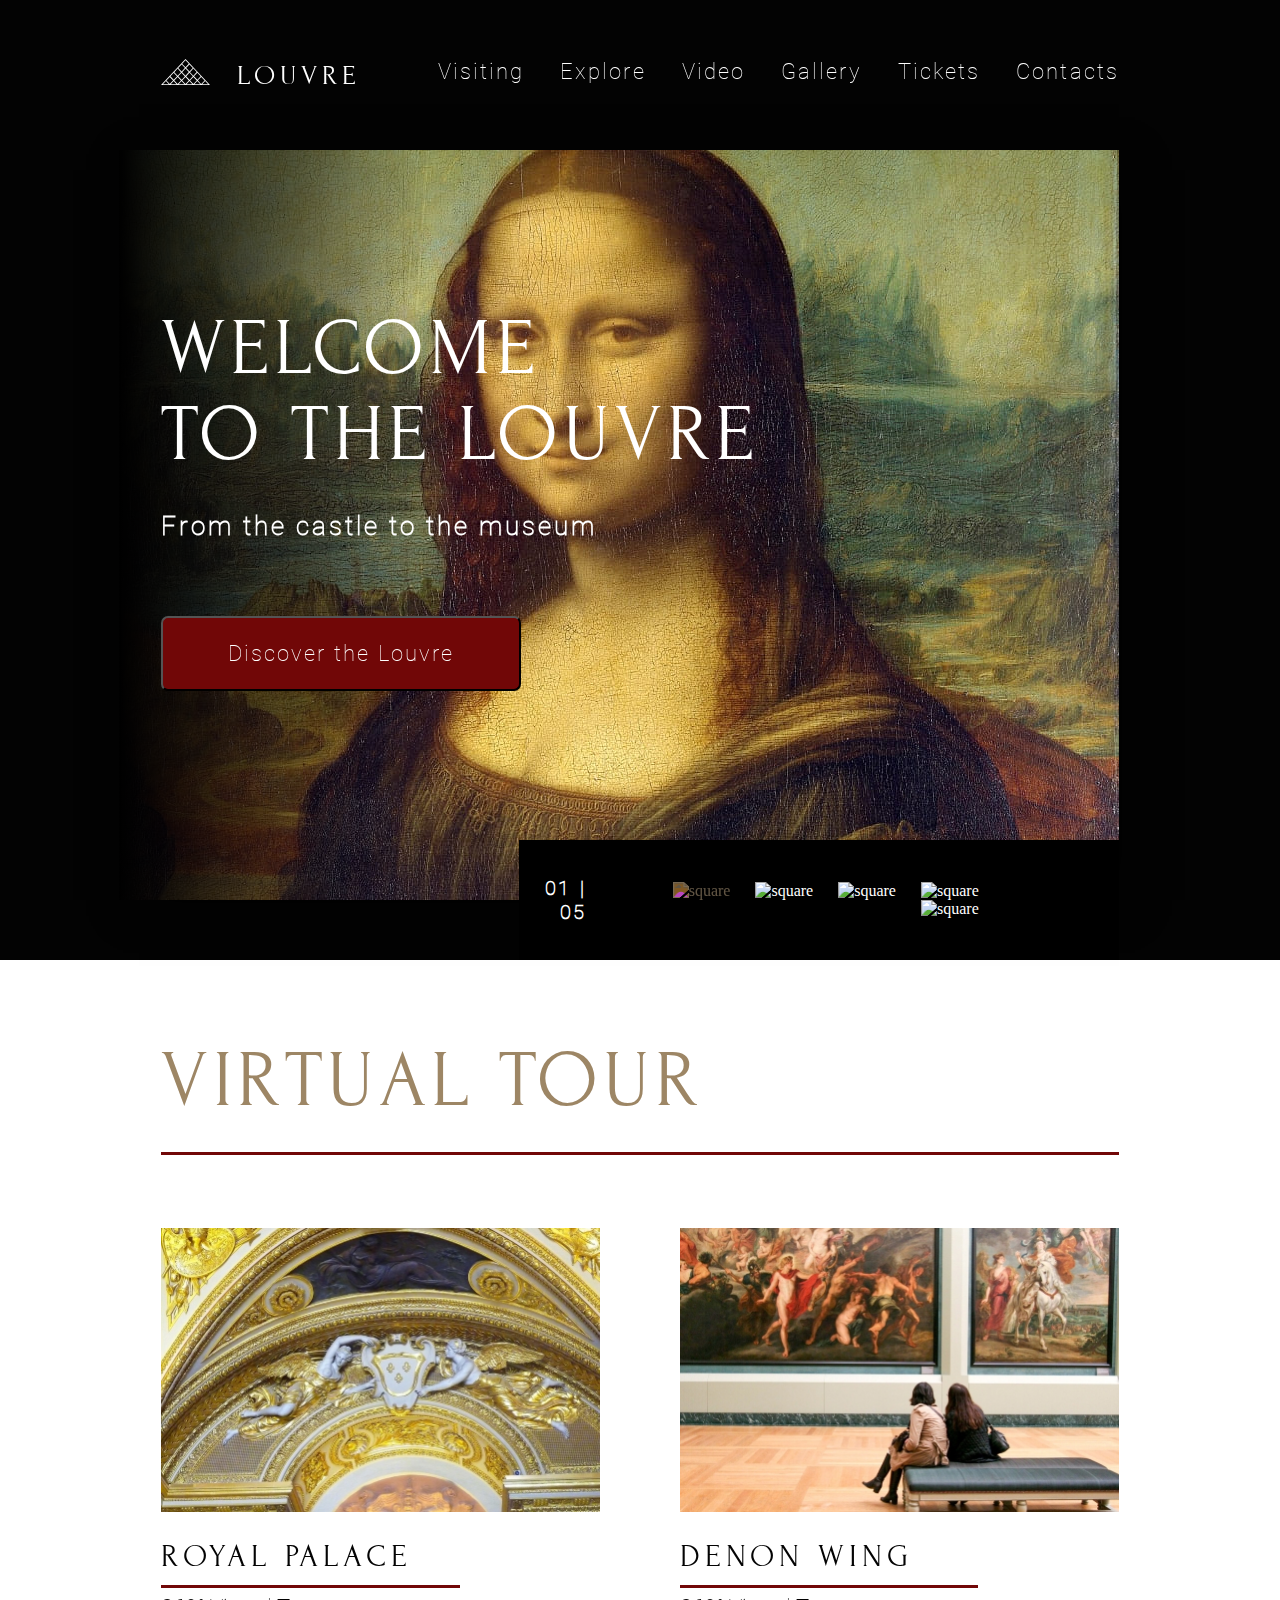
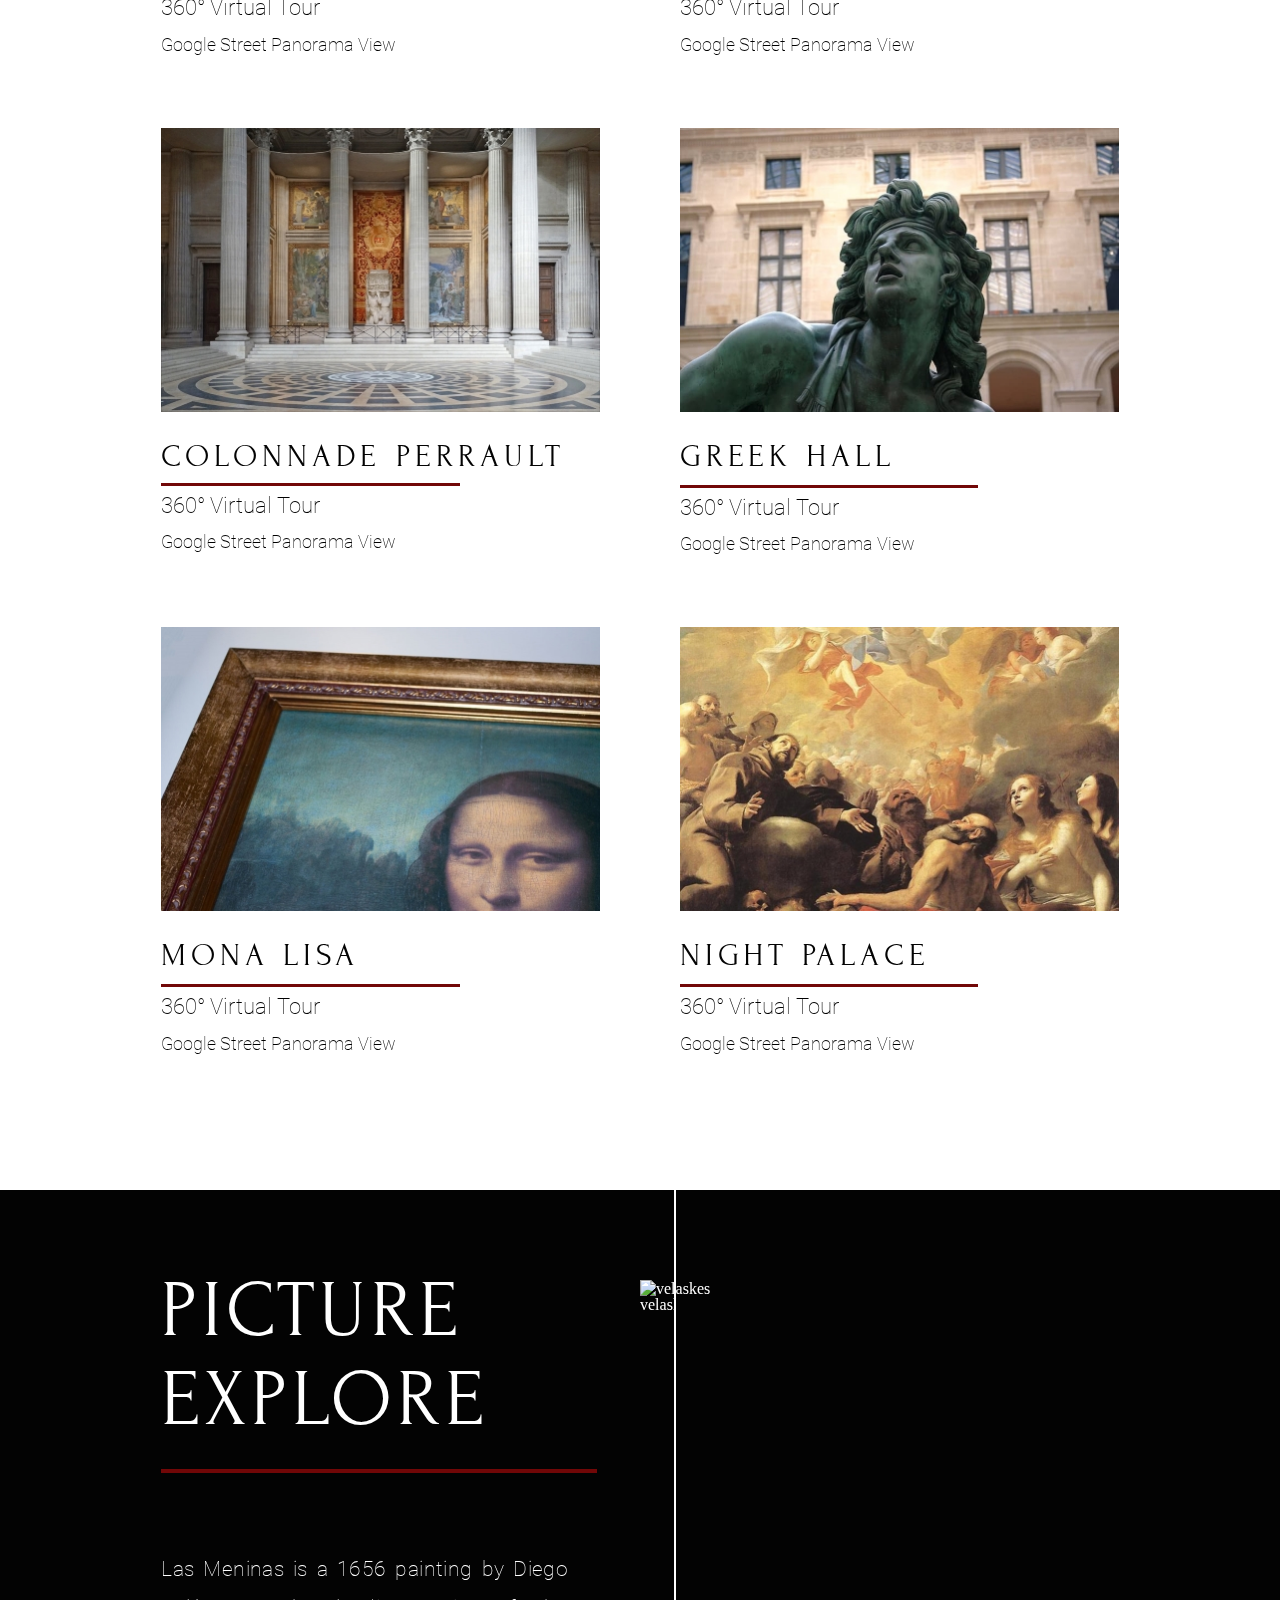
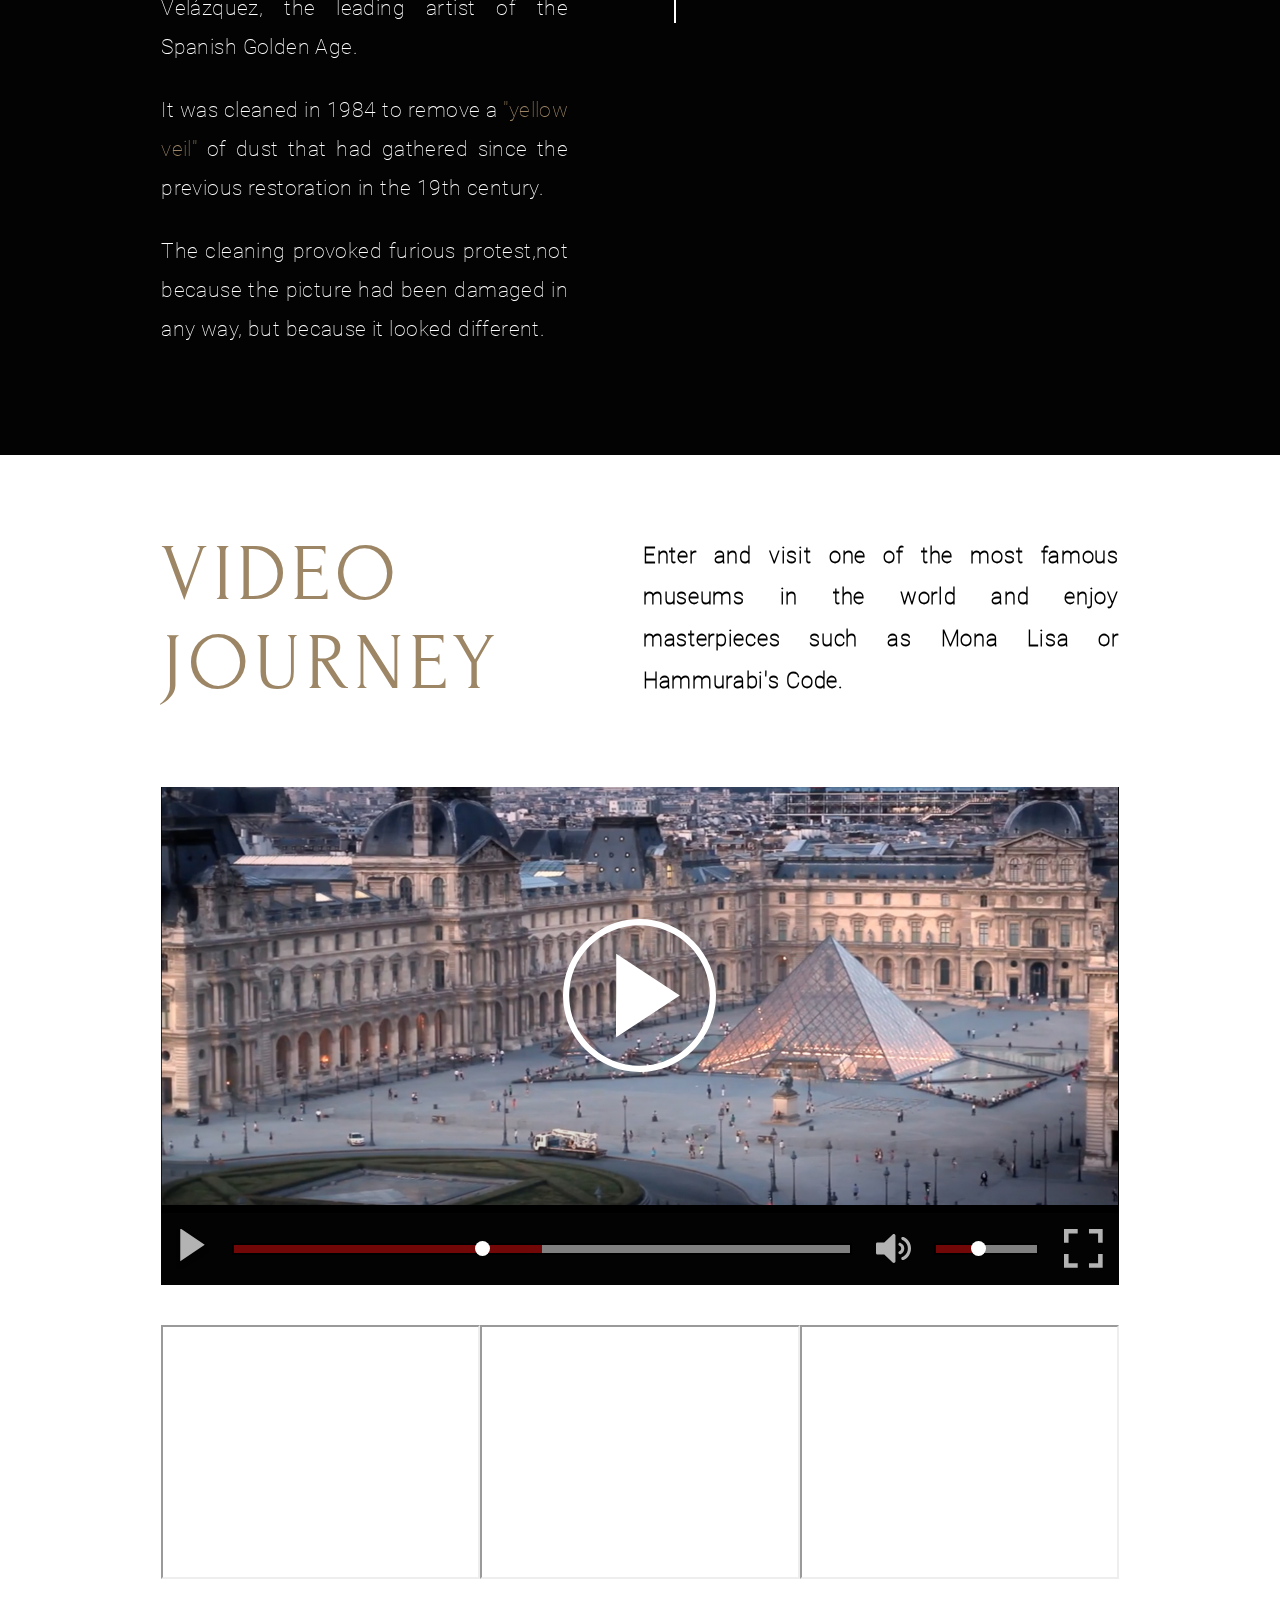
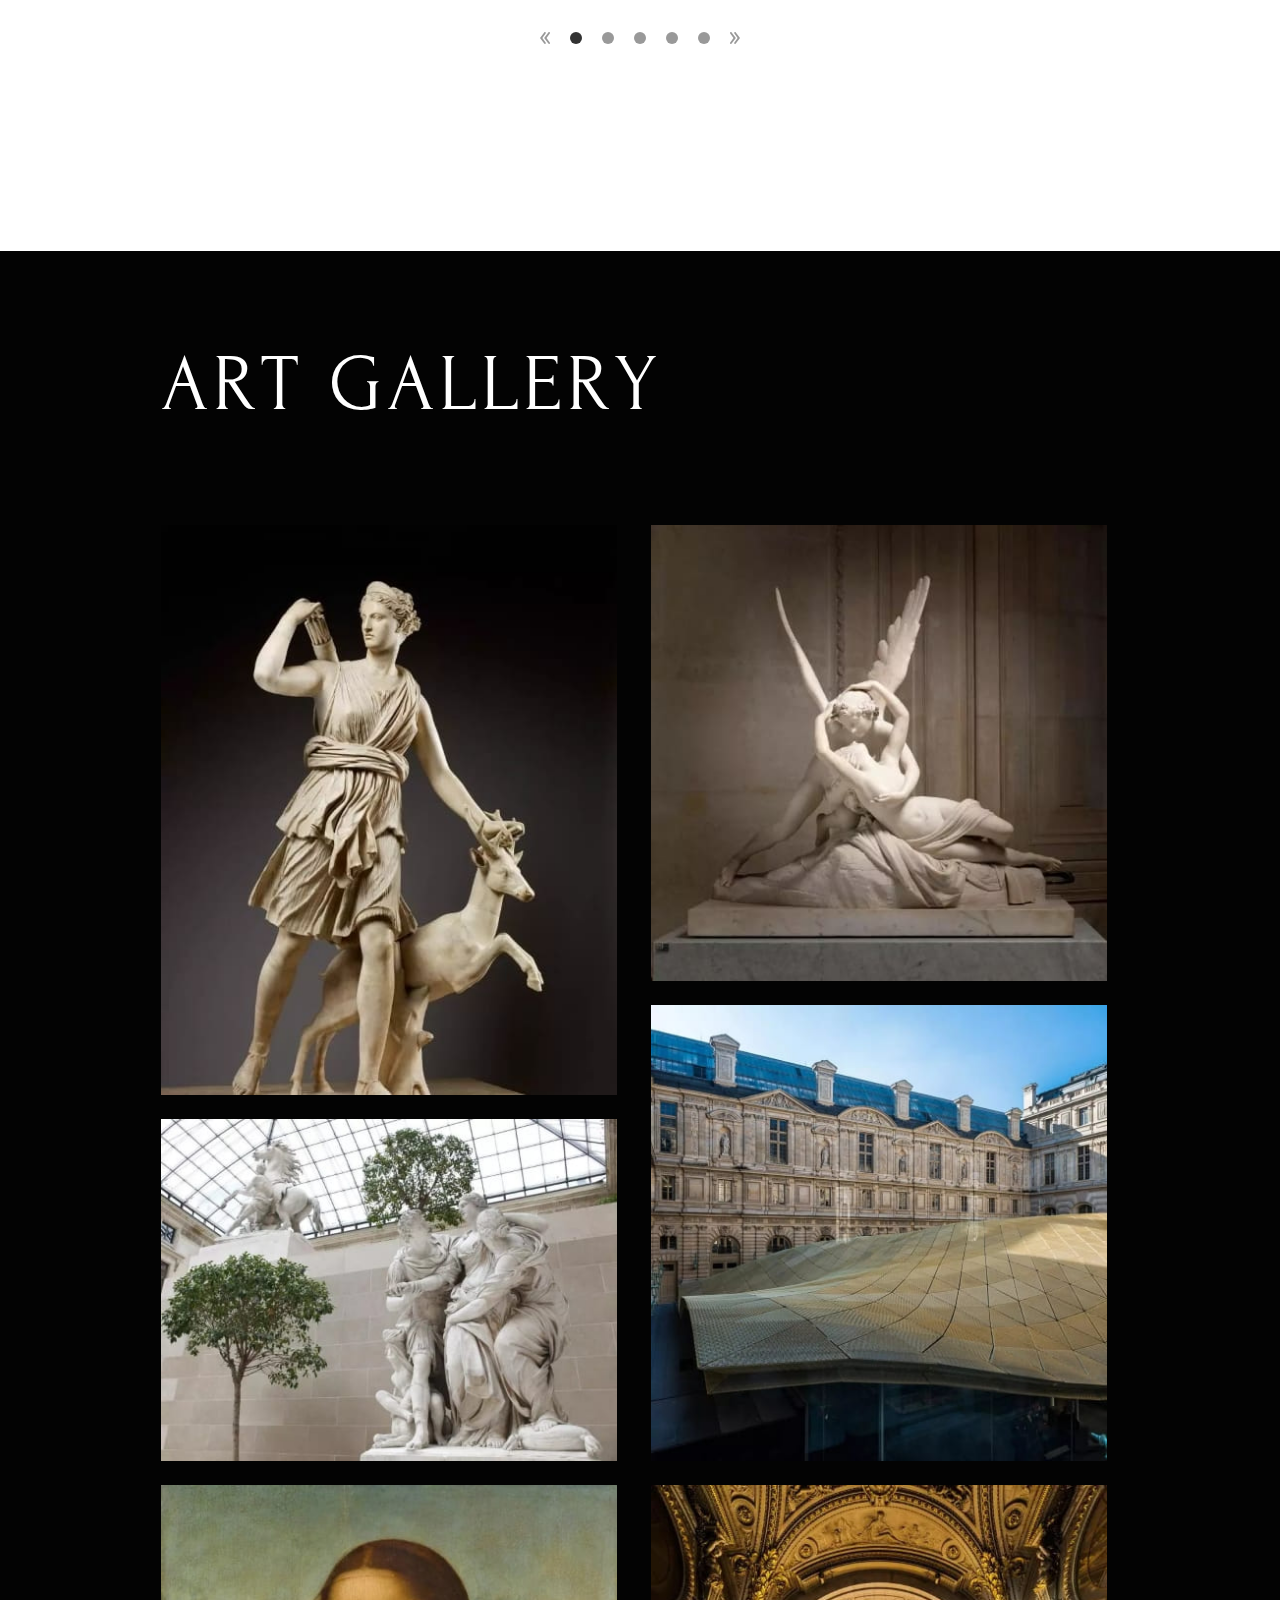
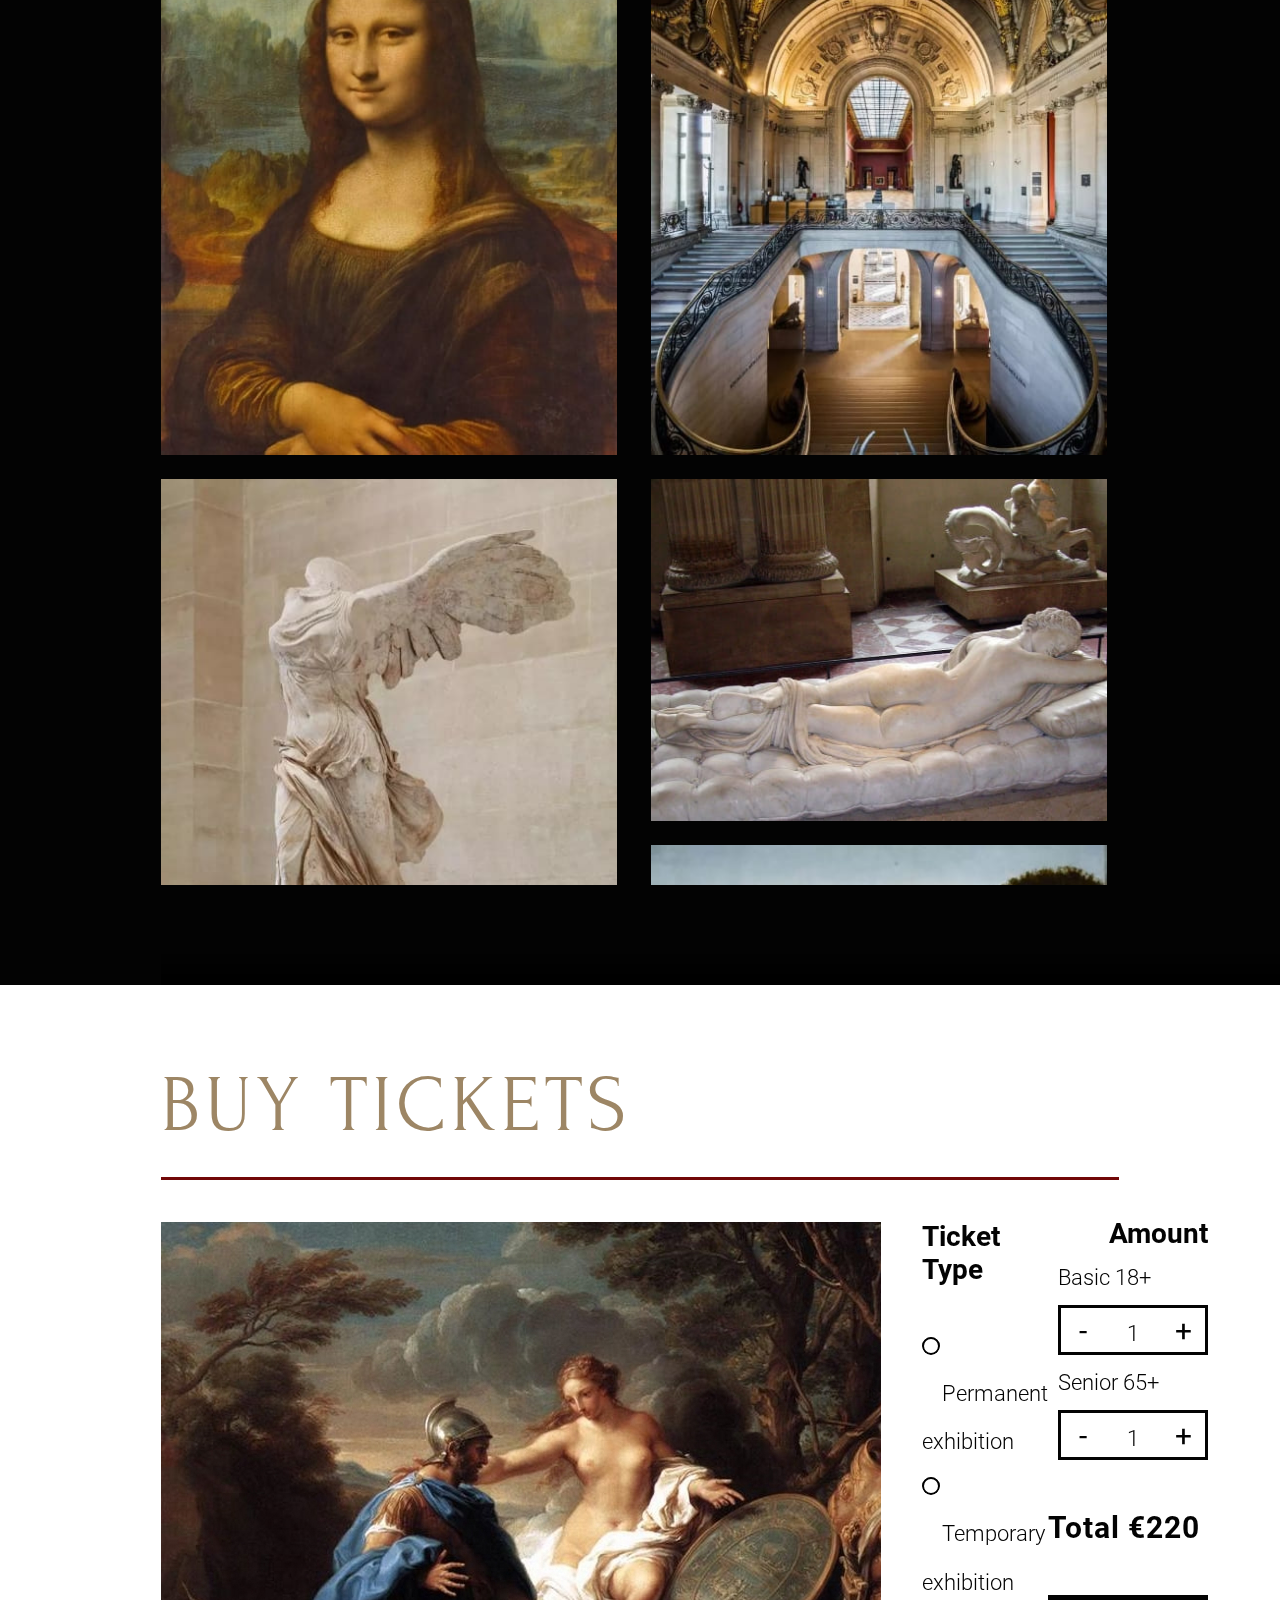
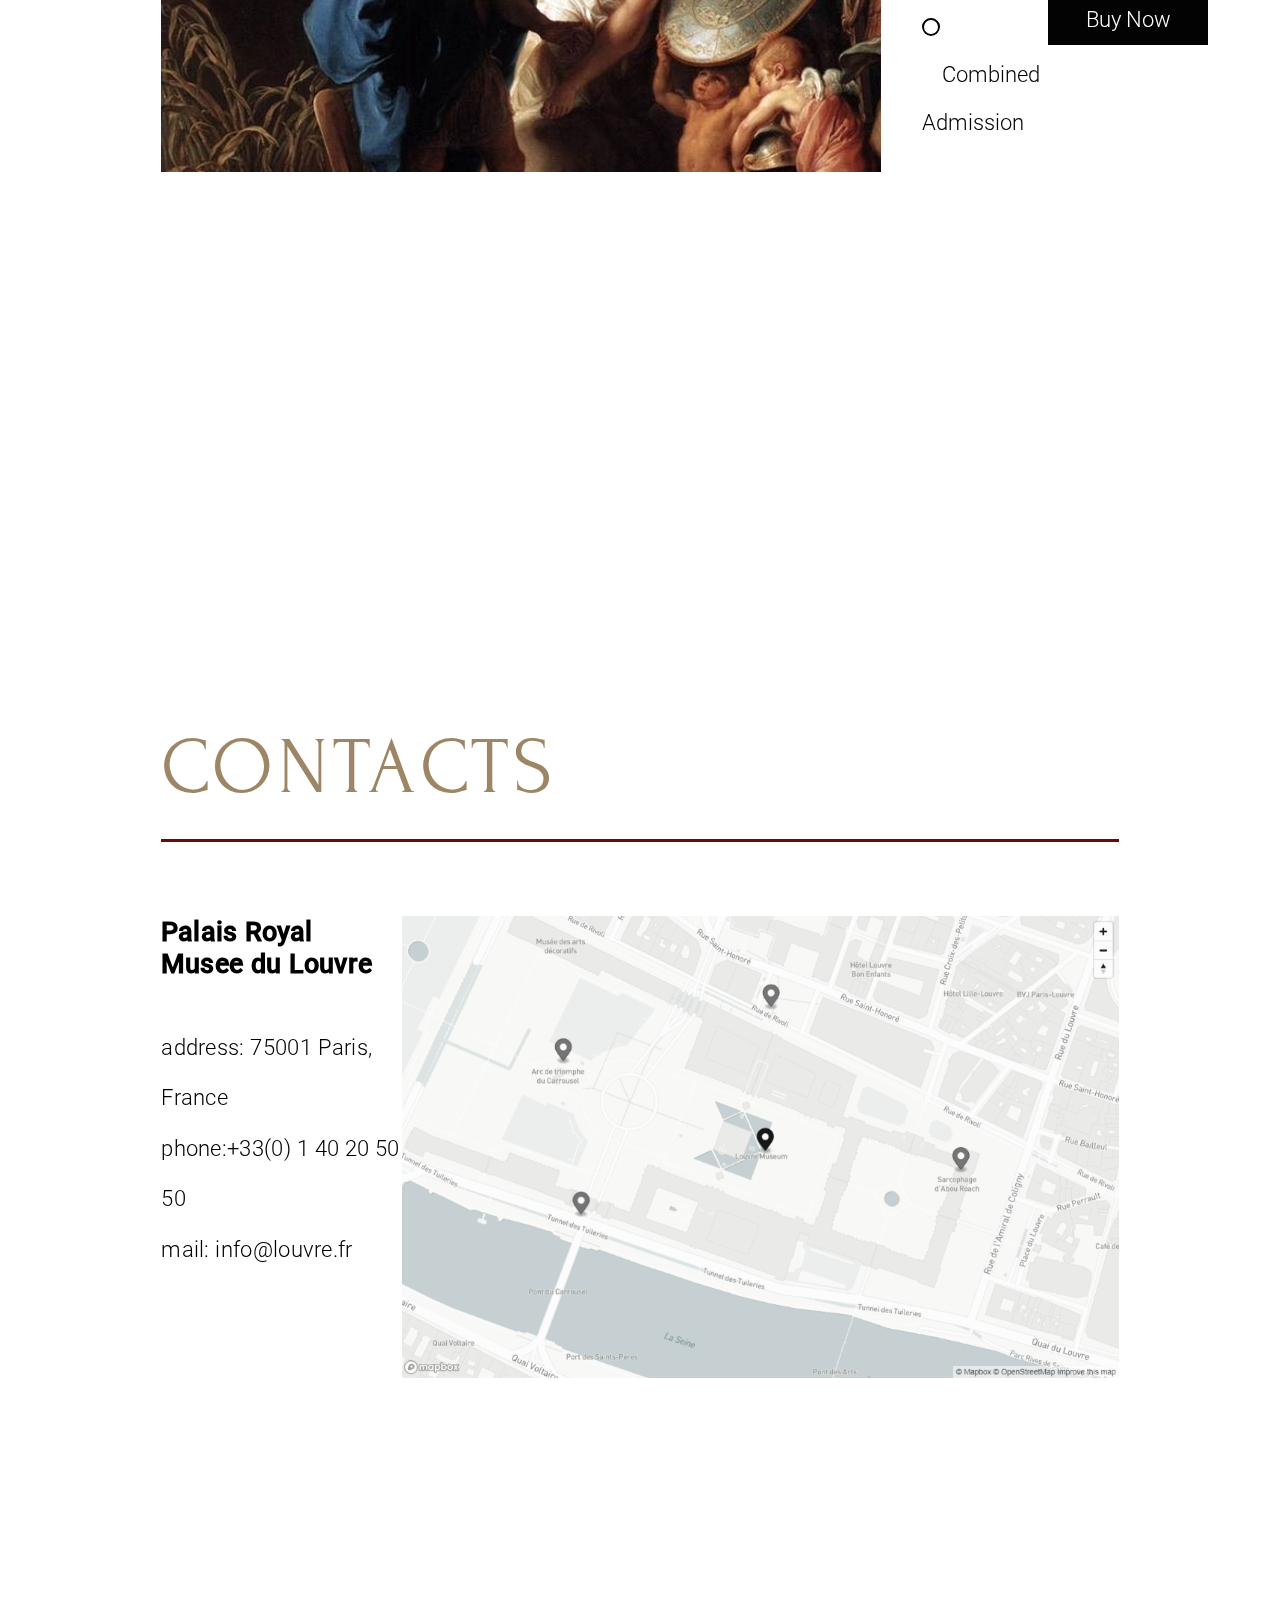
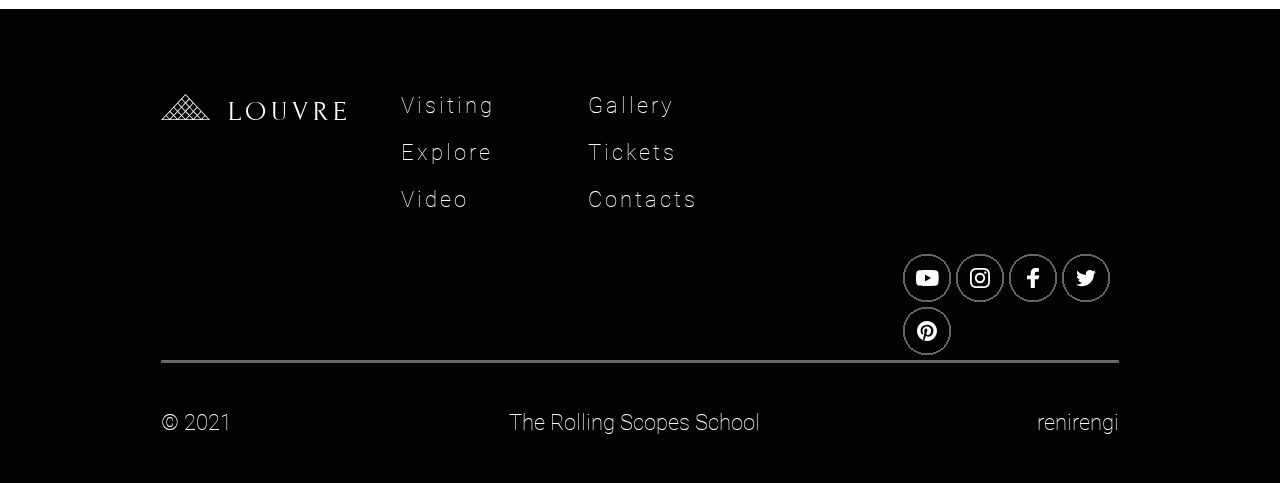
==== commit d3885bc0: "fix: fix visisting-section" ====
--- a/museum/index.html
+++ b/museum/index.html
@@ -2,7 +2,6 @@
 <html lang="en">
   <head>
     <meta charset="utf-8">
-    <meta name="viewport" content="width=device-width, initial-scale=1.0">
     <title>Museum</title>
     <link rel="stylesheet" href="style.css" />
     <link rel="icon" href="./assets/svg/Frame.svg">
@@ -26,19 +25,6 @@
             <li><a href="#contacts">Contacts</a></li>
           </ul>
         </nav>
-        <div class="burger-menu">
-          <input id="menu-toggle" type="checkbox"/>
-          <label class="menu-btn" for="menu-toggle">
-             <span></span>
-          </label>
-          <ul class="menu-box">
-            <li class="menu-item"><a href="#visiting">Visiting > </a></li>
-            <li class="menu-item"><a href="#explore">Explore > </a></li>
-            <li class="menu-item"><a href="#video">Video > </a></li>
-            <li class="menu-item"><a href="#tickets">Tickets > </a></li>
-            <li class="menu-item"><a href="#contacts">Contacts > </a></li>
-          </ul>
-        </div>
       </div>
     </header>
     <main>
@@ -85,37 +71,37 @@
           <h2 class="title-underline">Virtual tour</h2>
           <div class="card-container">
             <a class="card" href="./assets/tour/tour1.html">
-              <img src="./assets/img/visitors/Royal_palace.jpg" alt="Royal_palace">
+              <img src="./assets/img/Royal_palace.jpg" alt="Royal_palace">
               <h3 class="subject">Royal palace</h3>
               <span>360° virtual tour</span>
               <p>Google Street Panorama View</p>
             </a>
             <a class="card" href="./assets/tour2.html">
-              <img src="./assets/img/visitors/Denon_wing.jpg" alt="Denon_wing">
+              <img src="./assets/img/Denon_wing.jpg" alt="Denon_wing">
               <h3 class="subject">Denon wing</h3>
               <span>360° virtual tour</span>
               <p>Google Street Panorama View</p>
             </a>
             <a class="card" href="./assets/tour3.html">
-              <img src="./assets/img/visitors/Colonnade_Perrault.jpg" alt="Colonnade_Perrault">
+              <img src="./assets/img/Colonnade_Perrault.jpg" alt="Colonnade_Perrault">
               <h3 class="subject" id="colonade">Colonnade Perrault</h3>
               <span>360° virtual tour</span>
               <p>Google Street Panorama View</p>
             </a>
             <a class="card" href="./assets/tour/tour4.html">
-              <img src="./assets/img/visitors/Greek_hall.jpg" alt="Greek_hall">
+              <img src="./assets/img/Greek_hall.jpg" alt="Greek_hall">
               <h3 class="subject">Greek hall</h3>
               <span>360° virtual tour</span>
               <p>Google Street Panorama View</p>
             </a>
             <a class="card" href="./assets/tour/tour5.html">
-              <img src="./assets/img/visitors/Mona_Lisa.jpg" alt="Mona_Lisa">
+              <img src="./assets/img/Mona_Lisa.jpg" alt="Mona_Lisa">
               <h3 class="subject">Mona Lisa</h3>
               <span>360° virtual tour</span>
               <p>Google Street Panorama View</p>
             </a>
             <a class="card" href="./assets/tour/tour6.html">
-              <img src="./assets/img/visitors/Night_Palace.jpg" alt="Night_Palace">
+              <img src="./assets/img/Night_Palace.jpg" alt="Night_Palace">
               <h3 class="subject">Night Palace</h3>
               <span>360° virtual tour</span>
               <p>Google Street Panorama View</p>
@@ -132,7 +118,7 @@
             <div class="explorer-text">
               <p>Las Meninas is a 1656 painting by Diego Velа́zquez, the leading artist of the Spanish Golden Age.</p>
               <p>It was cleaned in 1984 to remove a <span>"yellow veil"</span> of dust that had gathered since the previous restoration in the 19th century.</p>
-              <p class="hidden">The cleaning provoked furious protest,not because the picture had been damaged in any way, but because it looked different.</p>
+              <p>The cleaning provoked furious protest,not because the picture had been damaged in any way, but because it looked different.</p>
             </div>
           </div>
           <!-- Explore-slider-->
@@ -153,11 +139,10 @@
       <section class="wrap-video">
         <div class="text-video-section">
           <h2>Video Journey</h2>
-          <p class= "hidden">Enter and visit one of the most famous museums in the world and enjoy masterpieces such as Mona Lisa or Hammurabi's Code.
+          <p>Enter and visit one of the most famous museums in the world and enjoy masterpieces such as Mona Lisa or Hammurabi's Code.
         </div>
         <!-- Player -->
         <div class="container section video-section" id="video">
-          <div class="pleer-wraper">
           <div class="video">
             <video src="./assets/video/video.mp4" poster="./assets/video/poster.jpg"></video>
             <button class="button-left" type="button"></button>
@@ -169,7 +154,6 @@
             <input type="range" value="40" min="0" max="100" step="1" class="progress">
             <button class="fullscreen" type="button"></button>
           </div>
-          </div>
           <!-- Gallery-->
           <div class="video-gallery">
             <iframe loading="lazy" src="https://www.youtube.com/embed/aWmJ5DgyWPI" title="YouTube video player"  allow="accelerometer; autoplay; clipboard-write; encrypted-media; gyroscope; picture-in-picture" allowfullscreen></iframe>
@@ -178,20 +162,11 @@
           </div>
           <div class="video-gallery-button">
             <img src="assets/svg/video-slider-pagination.svg" alt="button">
-            <!--<button class="left"></button>
-              <div class="video-dots">
-                <span class="video-dot video-dot-active"></span>
-                <span class="video-dot"></span>
-                <span class="video-dot"></span>
-                <span class="video-dot"></span>
-                <span class="video-dot"></span>
-              </div>
-              <button class="right"></button>-->
-          </div>
-        </div>
-      </section>
-
-        <!-- Art-gallery -->
+          </div>
+        </div>
+      </section>
+
+      <!-- Art-gallery -->
       <section class="wrap-dark">
         <div class="container section art-gallery">
           <h2>Art gallery</h2>
@@ -200,55 +175,59 @@
           </div>
         </div>
       </div>
+      <div class="linear-art"></div>
       </section>
 
       <!-- Ticket -->
 <section class="wrap-white">
 	<div class="container section tickets-section" id="tickets">
-    <div class="overlay-close-anchor" id="overlay-close-anchor"></div>
-	    <div class="ticket-container">
-        <h2 class="title-underline">Buy tickets</h2>
-        <div class="tickets-big-container">
-		      <div id="ticket-picture-container"><img src="./assets/img/image.jpg" alt="picture" id="ticket-picture"></div>
-		      <div class="radio-ticket hidden">
-            <h4 class="tickets-choice-title">Ticket Type</h4>
-            <label class="radio-container">Permanent exhibition
-              <input type="radio" checked="checked" name="radio">
-              <span class="checkmark"></span>
-            </label>
-            <label class="radio-container">Temporary exhibition
-              <input type="radio" name="radio">
-              <span class="checkmark"></span>
-            </label>
-            <label class="radio-container">Combined Admission
-              <input type="radio" name="radio">
-              <span class="checkmark"></span>
-            </label>
-          </div>
-          <div class="amount">
-            <h4>Amount</h4>
-    		    <form id="ticket-form">
-			        <div id="ticket-age-buttons">
-				        <span class="age-18">Basic 18+</span>
-				        <div class="counter-group">
-					        <button type="button" onclick="this.nextElementSibling.stepDown()">-</button>
-                  <input type="number" min="0" max="100" value="1" readonly class="number">
-                  <button type="button" onclick="this.previousElementSibling.stepUp()">+</button>
-                </div>
-                <span class="age-65">Senior 65+</span>
-                <div class="counter-group">
-                  <button type="button" onclick="this.nextElementSibling.stepDown()">-</button>
-                  <input type="number" min="0" max="100" value="1" readonly class="number">
-                  <button type="button" onclick="this.previousElementSibling.stepUp()">+</button>
-                </div>
-			        </div>
-			        <span id="ticket-total-span">Total &#8364; 220</span>
-		        </form>
-		        <a href="#modal" id="total-button">Buy now</a>
-		      </div>
-	      </div>
-	    </div>
-    </div> 
+	  <h2 class="title-underline">Buy tickets</h2>
+	  <div class="tickets-big-container">
+		<div id="ticket-picture-container"><img src="./assets/img/image.jpg" alt="picture" id="ticket-picture"></div>
+		<div class="radio-ticket">
+		  <h3>Ticket type</h3>
+		  <div class="container-ticket">
+			<div class="container-radio">
+				<input type="radio"  name="radio">
+			</div>
+			<label class="checkmark-label">Permanent exhibition</label>
+		  </div>
+		  <div class="container-ticket">
+			<div class="container-radio">
+				<input type="radio" name="radio">
+			</div>
+			 <label class="checkmark-label">Temporary exhibition</label>
+			</div>
+		  <div class="container-ticket">
+			<div class="container-radio">
+				<input type="radio" name="radio">
+			  </div>
+			<label class="checkmark-label">Combined Admission</label>
+		  </div>
+		</div>
+		<div class="button-ticket">
+		  <h4>Amount</h4>
+		  <form id="ticket-form">
+			  <div id="ticket-age-buttons">
+				<span>Basic 18+</span>
+				<div class="counter-group">
+					<button type="button" onclick="this.nextElementSibling.stepDown()">-</button>
+					<input type="number" min="0" max="100" value="1" readonly class="number">
+					<button type="button" onclick="this.previousElementSibling.stepUp()">+</button>
+				</div>
+				<span>Senior 65+</span>
+				<div class="counter-group">
+					<button type="button" onclick="this.nextElementSibling.stepDown()">-</button>
+					<input type="number" min="0" max="100" value="1" readonly class="number">
+					<button type="button" onclick="this.previousElementSibling.stepUp()">+</button>
+				</div>
+			</div>
+			<span id="ticket-total-span">Total &#8364;220</span>
+		  </form>
+		  <button id="total-button">Buy now</button>
+		</div>
+	  </div>
+	</div>
   </section>
   
       
@@ -259,13 +238,13 @@
             <div class="parallax-image"></div>
           </div>
           <div class="wrap-white">
-            <h2 id="contacts-title" class="title-underline">Contacts</h2>
+            <h2 class="title-underline">Contacts</h2>
             <div class="contacts-container">
               <div class="section-text-contacts">
                 <h4>Palais Royal<br>Musee du Louvre</h4>
                 <p>address: 75001 Paris, France</p>
-                <a href="tel:phone:+33(0) 1 40 20 50 50"><p #contacts-link>phone: +33(0) 1 40 20 50 50</p></a>
-                <a href="mailto:info@louvre.fr"><p  #contacts-link>mail: info@louvre.fr</p></a>
+                <p>phone:+33(0) 1 40 20 50 50</p>
+                <p>mail: info@louvre.fr</p>
               </div>
               <div>
                 <img src="./assets/img/cart.png " alt="map">
@@ -276,6 +255,7 @@
       </section>
     </main>
 
+    <!-- Footer -->
     <footer class="wrap-dark">
       <div class="container section footer">
         <div class="image-icon-footer ">
@@ -321,137 +301,156 @@
         <span>renirengi</span>
       </div>
     </footer>
-   <!-- Buy ticket modal -->
-   <div id="modal" class="modal">
-      <a href="#modal-close-anchor" class="modal-close"></a>
-        <div class="modal-body">
-          <a href="#modal-close-anchor" class="modal-close-btn"></a>
-            <form action=# class="content">
-                <div class="content-left">
-                  <div class="modal-logo">
-                    <img src="assets/svg/logo-gold.svg" alt="">
-                  </div>
-                  <h4 class="modal-logo-title">Booking ticket</h4>
-                  <p class="modal-tour">Tour to Louvre</p>
-                  <input type="date" class="date" name="date" id="date" value="2021-08-19">
-                  </input>            
-                  <input type="time" class="time" name="time" id="time" value="16:30">
-                  </input>
-                  <input type="text" class="name" name="name" id="name" placeholder="name">
-                  </input>
-                  <input type="mail" class="mail" name="email" id="mail" placeholder="mail">
-                  </input>
-                  <input type="tel" class="phone" name="phone" id="phone" placeholder="phone">
-                  </input>
-                  <select name="ticket-type" id="ticket-type" class="ticket-type">
-                    <option value="default" disabled selected>Ticket Type</option>
-                    <option value="permanent">Permanent</option>
-                    <option value="temporary">Temporary</option>
-                    <option value="combined">Combined</option>
-                  </select>
+    
+
+    <!-- Buy ticket modal -->
+    <div id="byTicketModal" class="modal hidden">
+      <div class="modal-body">
+        <span class="close"><img src="assets/svg/Close.svg" alt="close"></span>
+        <div class="form-container">
+          <div class="content">
+             <div class="content-left">
+                <div class="logo-modal">
+                   <img src="assets/svg/logo-gold.svg" alt="">
+                   <span>Booking ticket</span>
+                </div>
+                <p>Tour to Louvre</p>
+                <form>
+                  <div class="place-select">
+                    <select name="Date">
+                      <option value="none" hidden="">Date</option>
+                    </select>
+                    <select name="Time">
+                      <option value="none" hidden="">Time</option>
+                      <option>9.00</option>
+                      <option>10.30</option>
+                      <option>12.00</option>
+                      <option>13.30</option>
+                      <option>15.00</option>
+                      <option>16.30</option>
+                      <option>18.00</option>
+                      <option>19.30</option>
+                      <option>21.00</option>
+                    </select>
+                  </div>
+                  <div class="form-input">
+                    <input type="text" name="username" value="Name">
+                  </div>
+                  <div class="form-input">
+                    <input type="text" name="E-mail" value="E-mail">
+                  </div>
+                  <div class="form-input">
+                    <input type="tel" name="phone" value="Phone">
+                  </div>
+                  <div class="form-input">
+                    <select id="input" name="Ticket Type">
+                      <option value="none" hidden="">Ticket Type</option>
+                      <option>Permanent exhibition</option>
+                      <option>Temporary exhibition</option>
+                      <option>Combined Admission</option>
+                    </select>
+                  </div>
                   <div class="entry-ticket-form">
-                    <h5 class="entry-ticket">Entry Ticket</h5>
-                    <div class="entry-ticket-row">
-                      <div class="entry-ticket-type">
-                        <span>Basic 18+(20 €)</span>
-                        <div class="entry-ticket-button">
-                          <button class="entry-button-minus" type="button" onclick="this.nextElementSibling.stepDown()">-</button>
-                          <input type="number" min="0" max="21" value="1" readonly class="entry-button-number">
-                          <button class="entry-button-plus" type="button" onclick="this.previousElementSibling.stepUp()">+</button>
-                        </div>
+                    <p>Entry Ticket</p>
+                    <div class="row">
+                    <div class="span-form">
+                      <span>Basic 18+(20 €)<br>Senior 65+(10 €)</span>
+                    </div>
+                    <div class="button-group">
+                      <div class="counter-group-form">
+                        <button type="button" onclick="this.nextElementSibling.stepDown()">-</button>
+                        <input type="number" min="0" max="21" value="1" readonly class="number">
+                        <button type="button" onclick="this.previousElementSibling.stepUp()">+</button>
+                      </div>
+                      <div class="counter-group-form">
+                        <button type="button" onclick="this.nextElementSibling.stepDown()">-</button>
+                        <input type="number" min="0" max="21" value="1" readonly class="number">
+                        <button type="button" onclick="this.previousElementSibling.stepUp()">+</button>
                       </div>
                     </div>
-                    <div class="entry-ticket-row">
-                      <span class="entry-ticket-type">Basic 65+(10 €)</span>
-                      <div class="entry-ticket-button">
-                        <button class="entry-button-minus" type="button" onclick="this.nextElementSibling.stepDown()">-</button>
-                        <input type="number" min="0" max="21" value="1" readonly class="entry-button-number">
-                        <button class="entry-button-plus" type="button" onclick="this.previousElementSibling.stepUp()">+</button>
-                      </div>
                     </div>
                   </div>
-                </div>
-                <div class="content-right">
-                  <div class="content-right-top">
-                    <p class="content-right-top-left-overview">Overview</p>
-                    <p class="content-right-top-left-tour">Tour to Louvre</p>
-                    <div class="content-box">
-                      <span class="icon-date"></span>
-                      <p class="overview-date">Friday, August 19</p>
-                    </div>
-                    <div class="content-box">
-                      <span class="icon-time"></span>
-                      <p class="overview-time">16 : 30</p>
-                    </div>
-                    <div class="content-box">
-                      <span class="icon-type"></span>
-                      <p class="overview-type">Temporary exhibition</p>
-                    </div>
-                  </div>
-                  <div class="content-right-middle">
-                    <div class="content-right-middle-left">
-                      <div class="content-right-middle-left-quantity">2</div>
-                      <div class="content-right-middle-left-name">Basic (20 €)</div>
-                      <span class="content-right-middle-right">40 €</span>
-                    </div>
-                  </div>  
-                  <div class="content-right-middle">
-                    <div class="content-right-middle-left">
-                      <div class="content-right-middle-left-quantity">2</div>
-                        <div class="content-right-middle-left-name">Senior (10 €)</div>
-                        <span class="content-right-middle-right">20 €</span>
-                      </div>
-                    <div>
-                  </div>
-                    <div class="content-right-middle-bill">
-                      <p class="content-right-middle-bill-left">Total:</p>
-                        <span class="content-right-middle-bill-left">60 €</span>
-                    </div>
-                    <div class="content-right-top-card">
-                        <div class="content-right-top-card-left">
-                          <div class="content-right-top-card-left-field">
-                            <input type="text" name="cardnumber" id="cardnumber">
-                            </input>
-                          </div>
-                          <div class="content-right-top-card-left-field">
-                            <div class="content-right-top-card-left-select">
-                              <select name="month" id="month">
-                                  <option value="01"></option>
-                                  <option value="02"></option>
-                                  <option value="03" selected></option>
-                              </select>
-                            </div>
-                          </div>
-                          <div class="content-right-top-card-left-field">
-                            <select name="year" id="year">
-                              <option value="2021"></option>
-                              <option value="2022"></option>
-                              <option value="2023"></option>
-                              <option value="2024" selected></option>
-                            </select>
-                          </div>
+                </form>
+
+             </div>
+             <div class="content-right">
+               <div class="content-right-top">
+                  <div class="content-right-top-left">
+                     <p>Overview</p>
+                     <h6>Tour to Louvre</h6>
+                     <div id="span-content-right-top">
+                        <img src="assets/svg/date.svg" alt="">
+                        <span>Friday, August 19</span>
+                     </div>
+                     <div class="span-content-right-top">
+                        <img src="assets/svg/Time.svg" alt="">
+                        <span>16 : 30</span>
+                     </div>
+                     <div class="span-content-right-top">
+                        <img src="assets/img/photoeditorsdk-export.png" alt="">
+                        <span>Temporary exhibition</span>
+                     </div>
+                  </div>
+                  <div class="content-right-top-right">
+                     <img src="assets/img/Rectangle.jpg" alt=" ">
+                  </div>
+               </div>
+               <div class="content-right-medium">
+                  <div class="bill">
+                     <div class="content-bill">
+                        <img src="assets/svg/Group.png" alt="">
+                        <p id="bill-basic">Basic (20 €)</p>
+                        <span>40 €</span>
+                     </div>
+                     <div class="content-bill">
+                        <img src="assets/svg/Group.png" alt="">
+                        <p id="bill-senior">Senior (10 €)</p>
+                        <span>20 €</span>
+                     </div>
+                  </div>
+                  <p id="finall-bill">Total:</p>
+                  <span id="finall-bill-span">60 €</span>
+               </div>
+               <div class="content-right-bottom">
+                  <div class="cards">
+                     <div class="card-upper">
+                        <img src="assets/img/Laibls.jpg" alt=" ">
+                        <div class="cart-left">
+                           <div class="card-input">
+                              <p class="card-name">Card name<br>
+                                 <input type="tel" name="card" value="" size="10">  </p>
+                           </div>
+                           <div class="card-input-month">
+                              <p class="card-name">Expiration date<br>
+                              <input type="number" name="card" value="03" min="01" max="12"></p>
+                           </div>
+                        <div class="card-input-years">
+                           <input type="number" name="card" value="2024" min="2021" max="2024">
                         </div>
-                        <div class="content-right-top-card-name">
-                          <input type="text" name="cardholder" id="cardholder">
-                          </input>
+                       </div> 
+                       <div class="cardholder-name">
+                           <p class="card-name">Cardholder name<br>
+                           <input type="tel" name="card" value="" size="10"></p>
                         </div>
-                        <div class="content-left-top-card-right">
-                          <div class="content-left-top-card-name">
-                              <input type="text" name="cvc" id="cvc">
-                              </input>
-                          </div>
+                     </div>
+                     <div class="card-nether">
+                        <div class="belt"></div>
+                        <div class="CVV-card">
+                           <p class="card-name">CVC/CVV<br>
+                              <input type="tel" name="card" value="" size="10"><br>
+                              <span>The last<br>3 or 4 digits<br>on back<br>of the card</span></p>
                         </div>
-                      </div>
-                      <div class="submit">
                         <button>Book</button>
-                      </div>
-                    </div>
-            </form>  
+                     </div>
+
+                  </div>
+               </div>
+             </div>
+            
           </div>
         </div>
       </div>
     </div>
-  
     <script src="explore.js"></script>
     <script src="art-gallery.js"></script>
     <script src="form.js"></script>
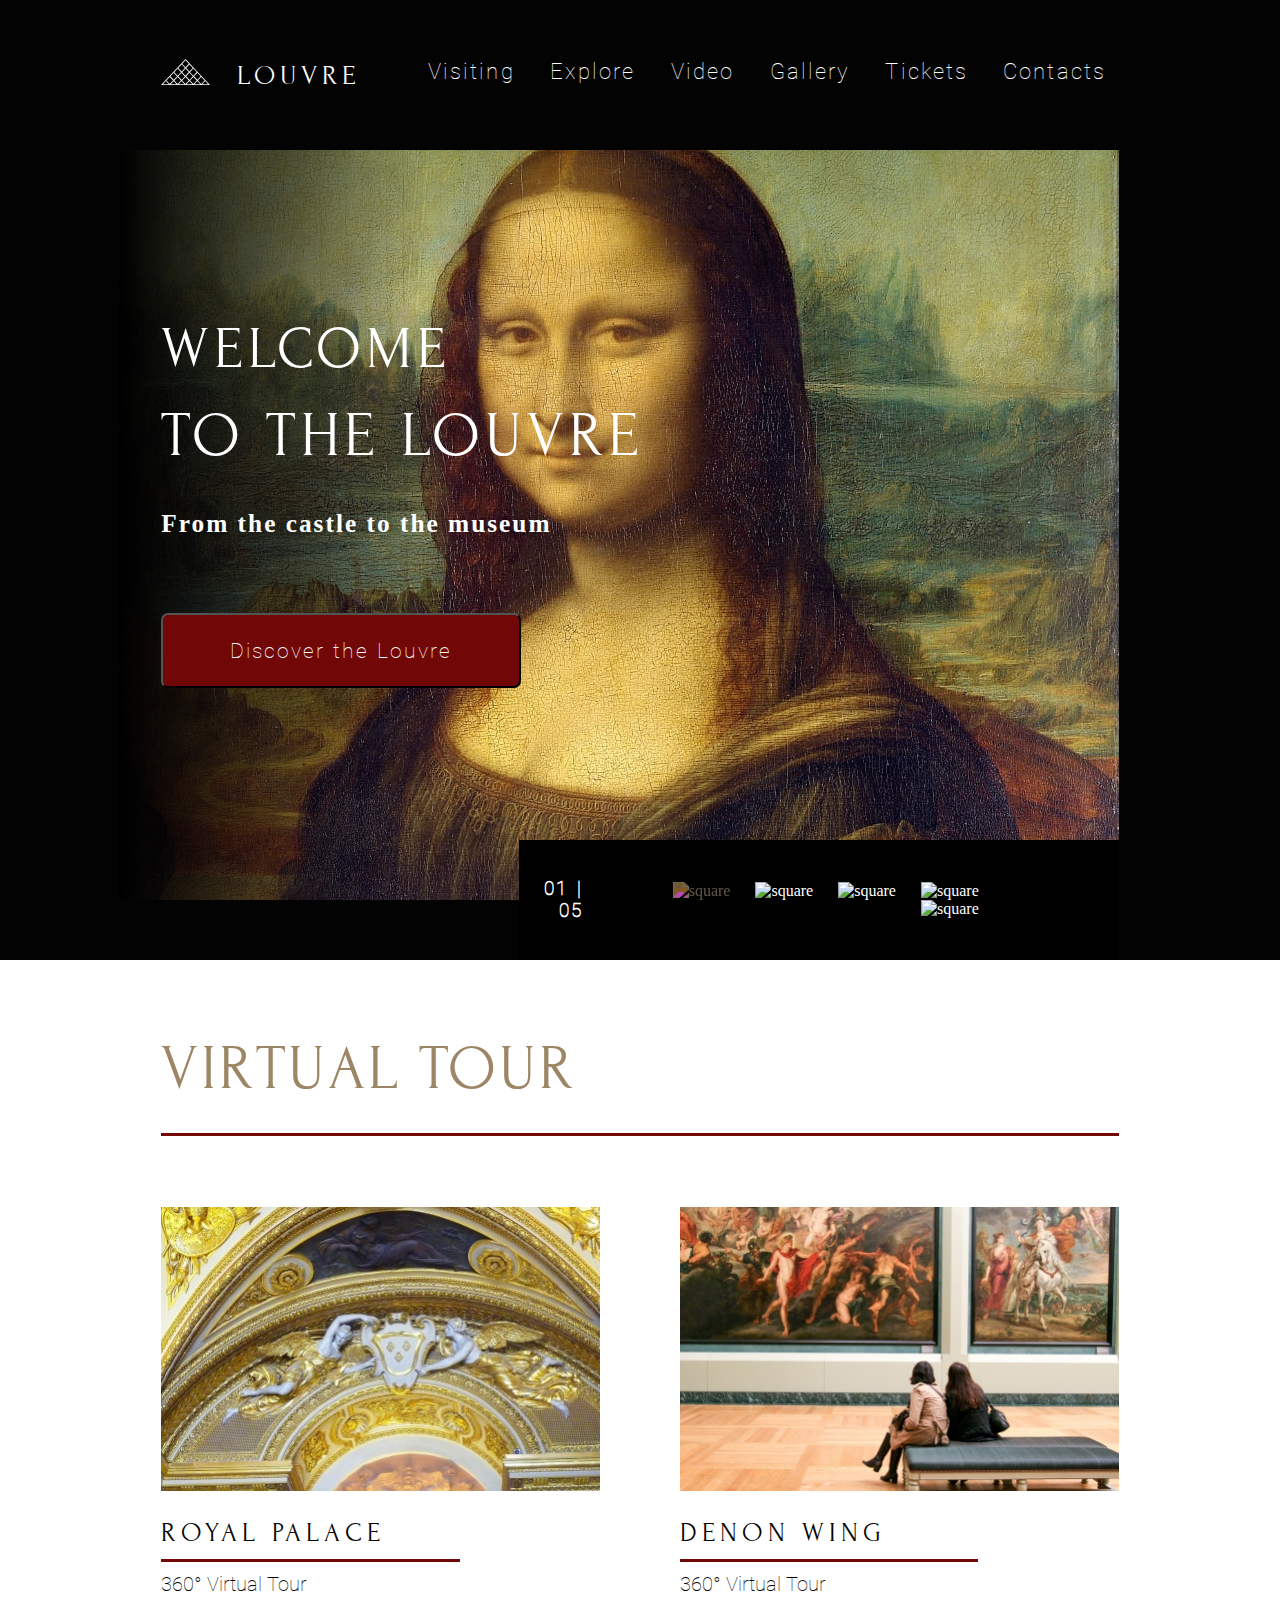
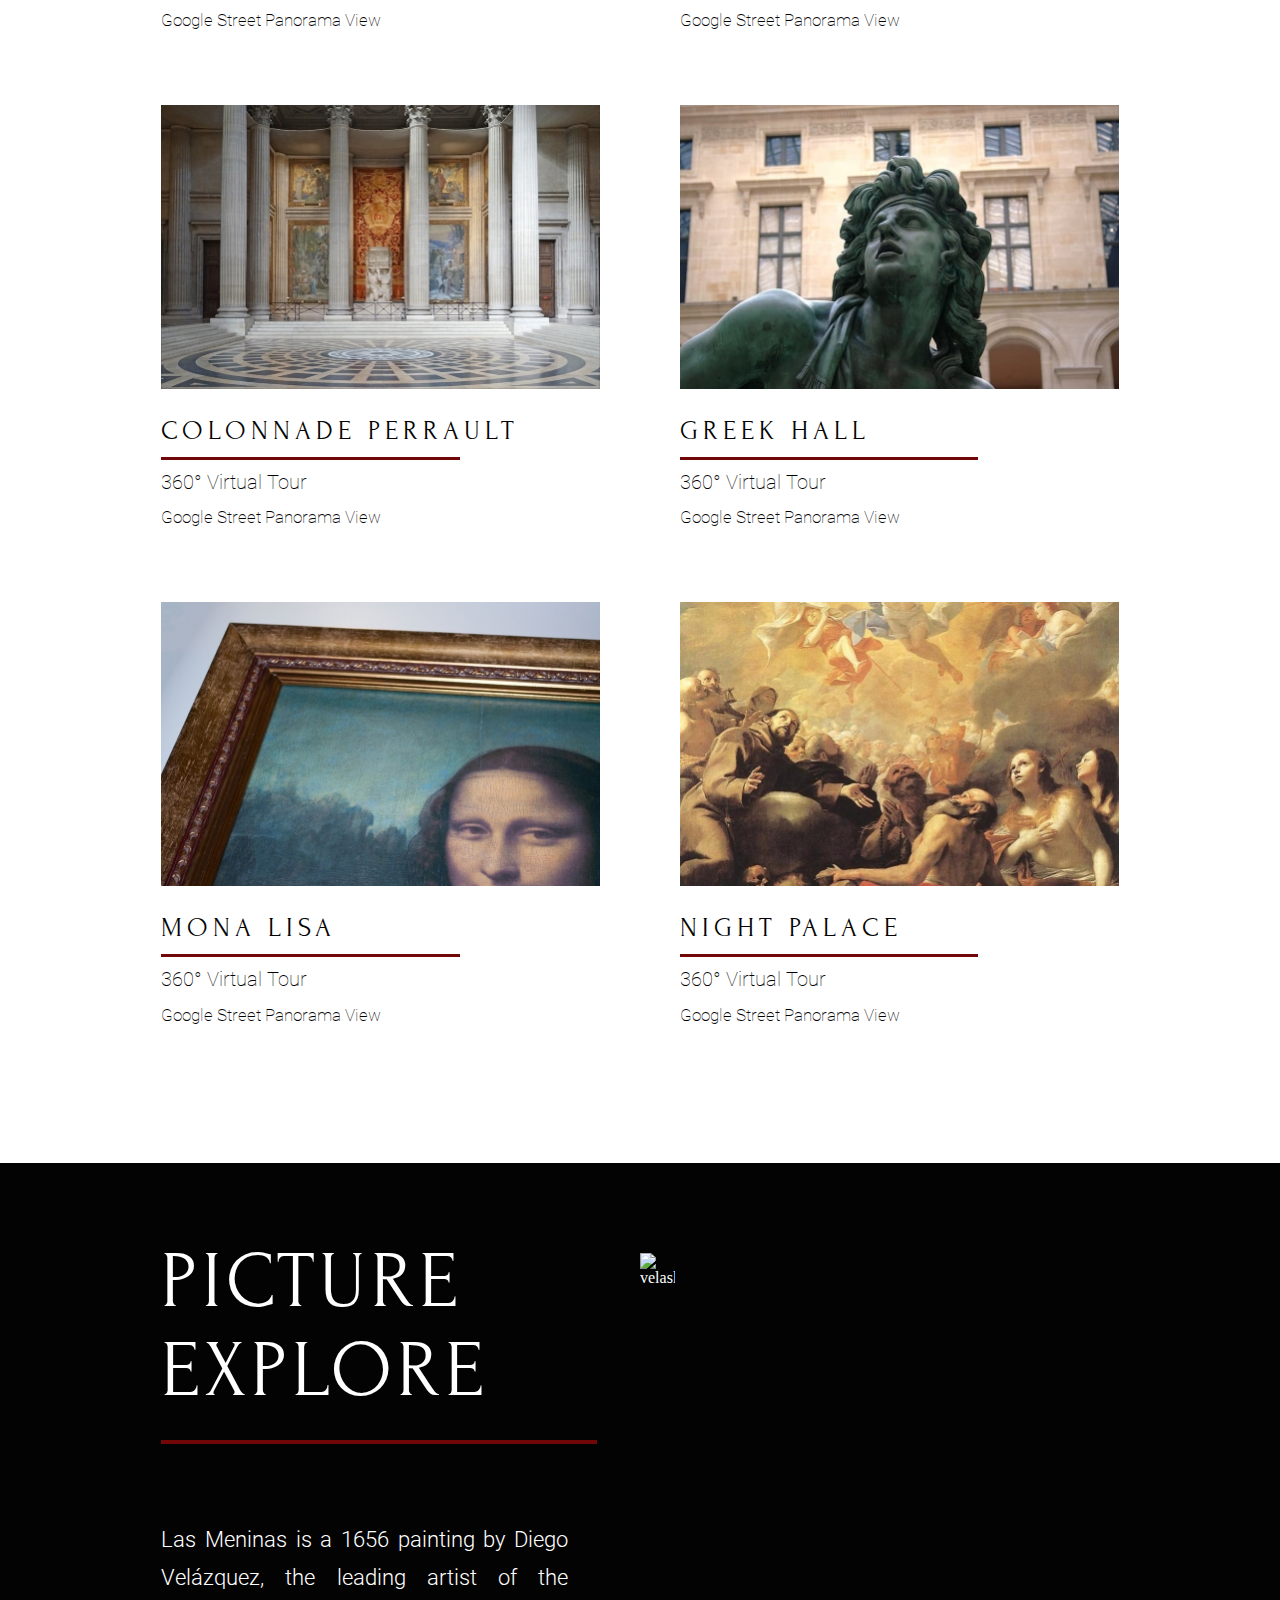
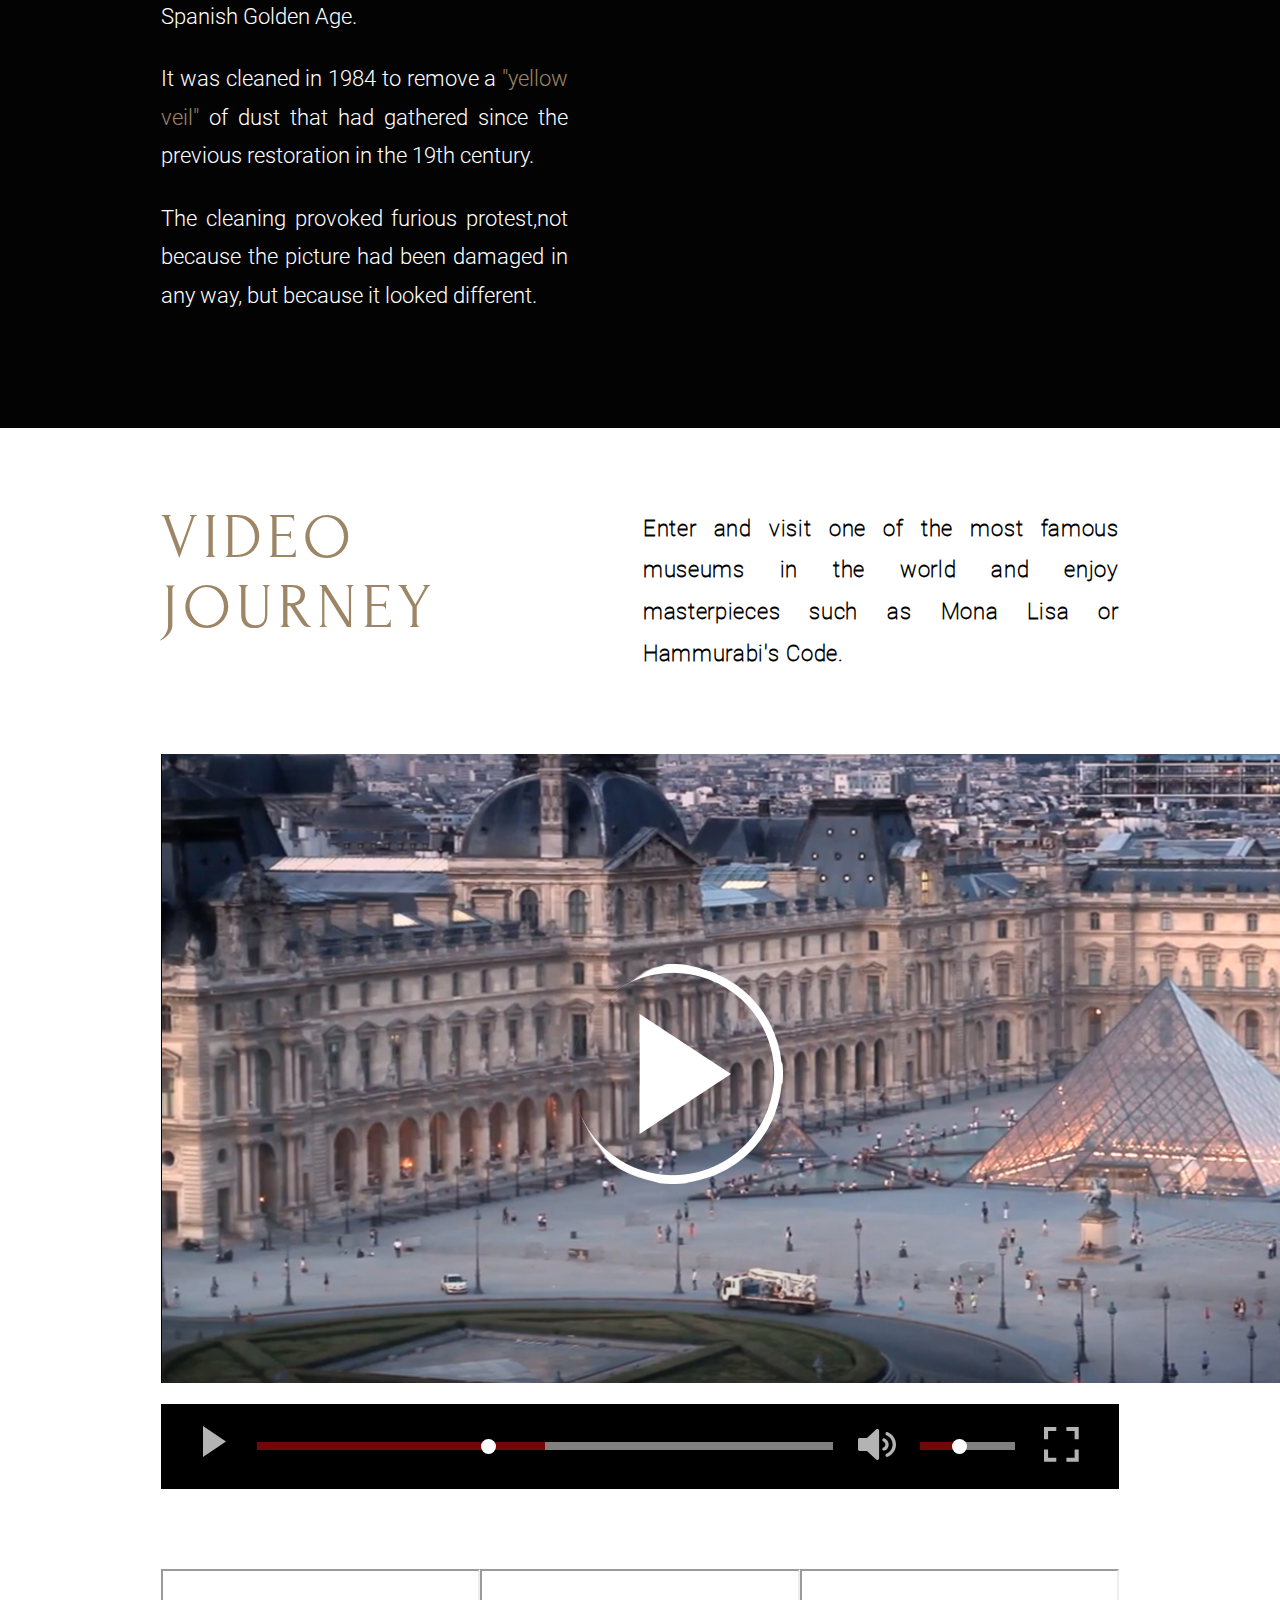
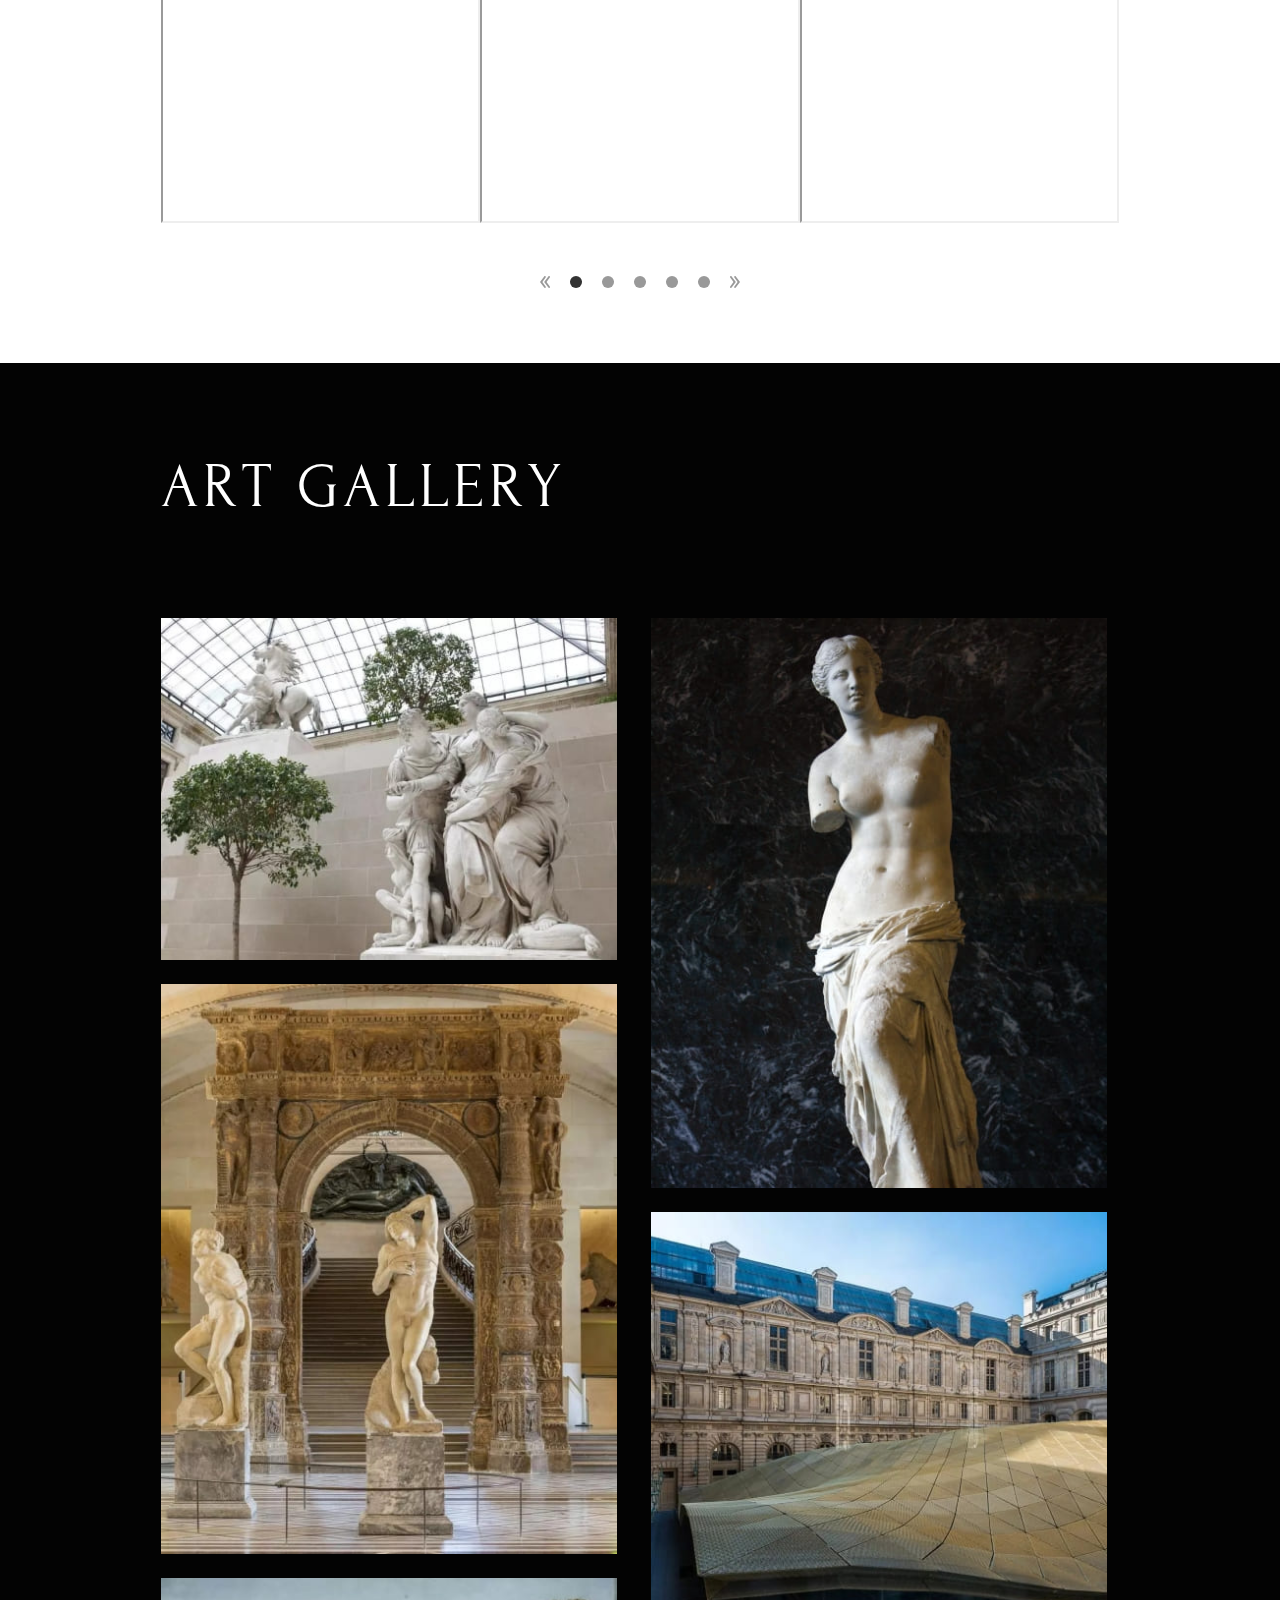
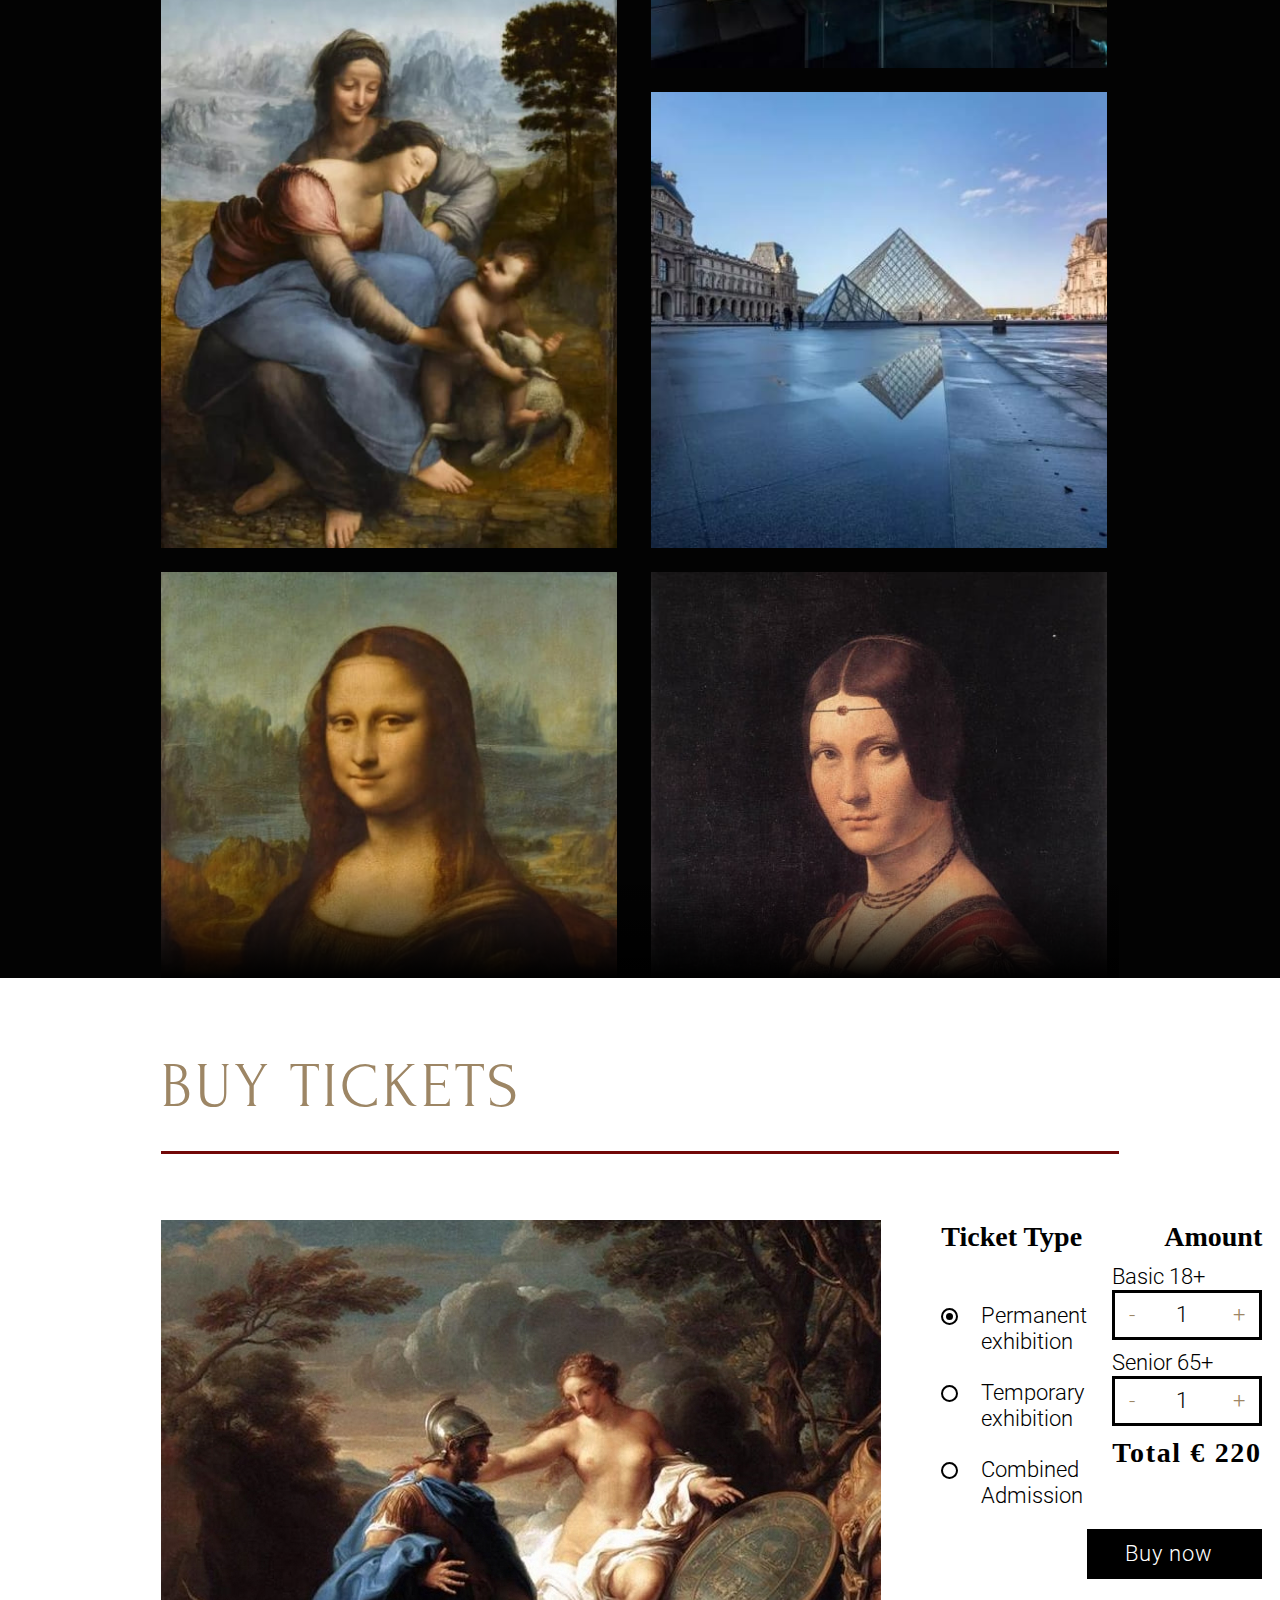
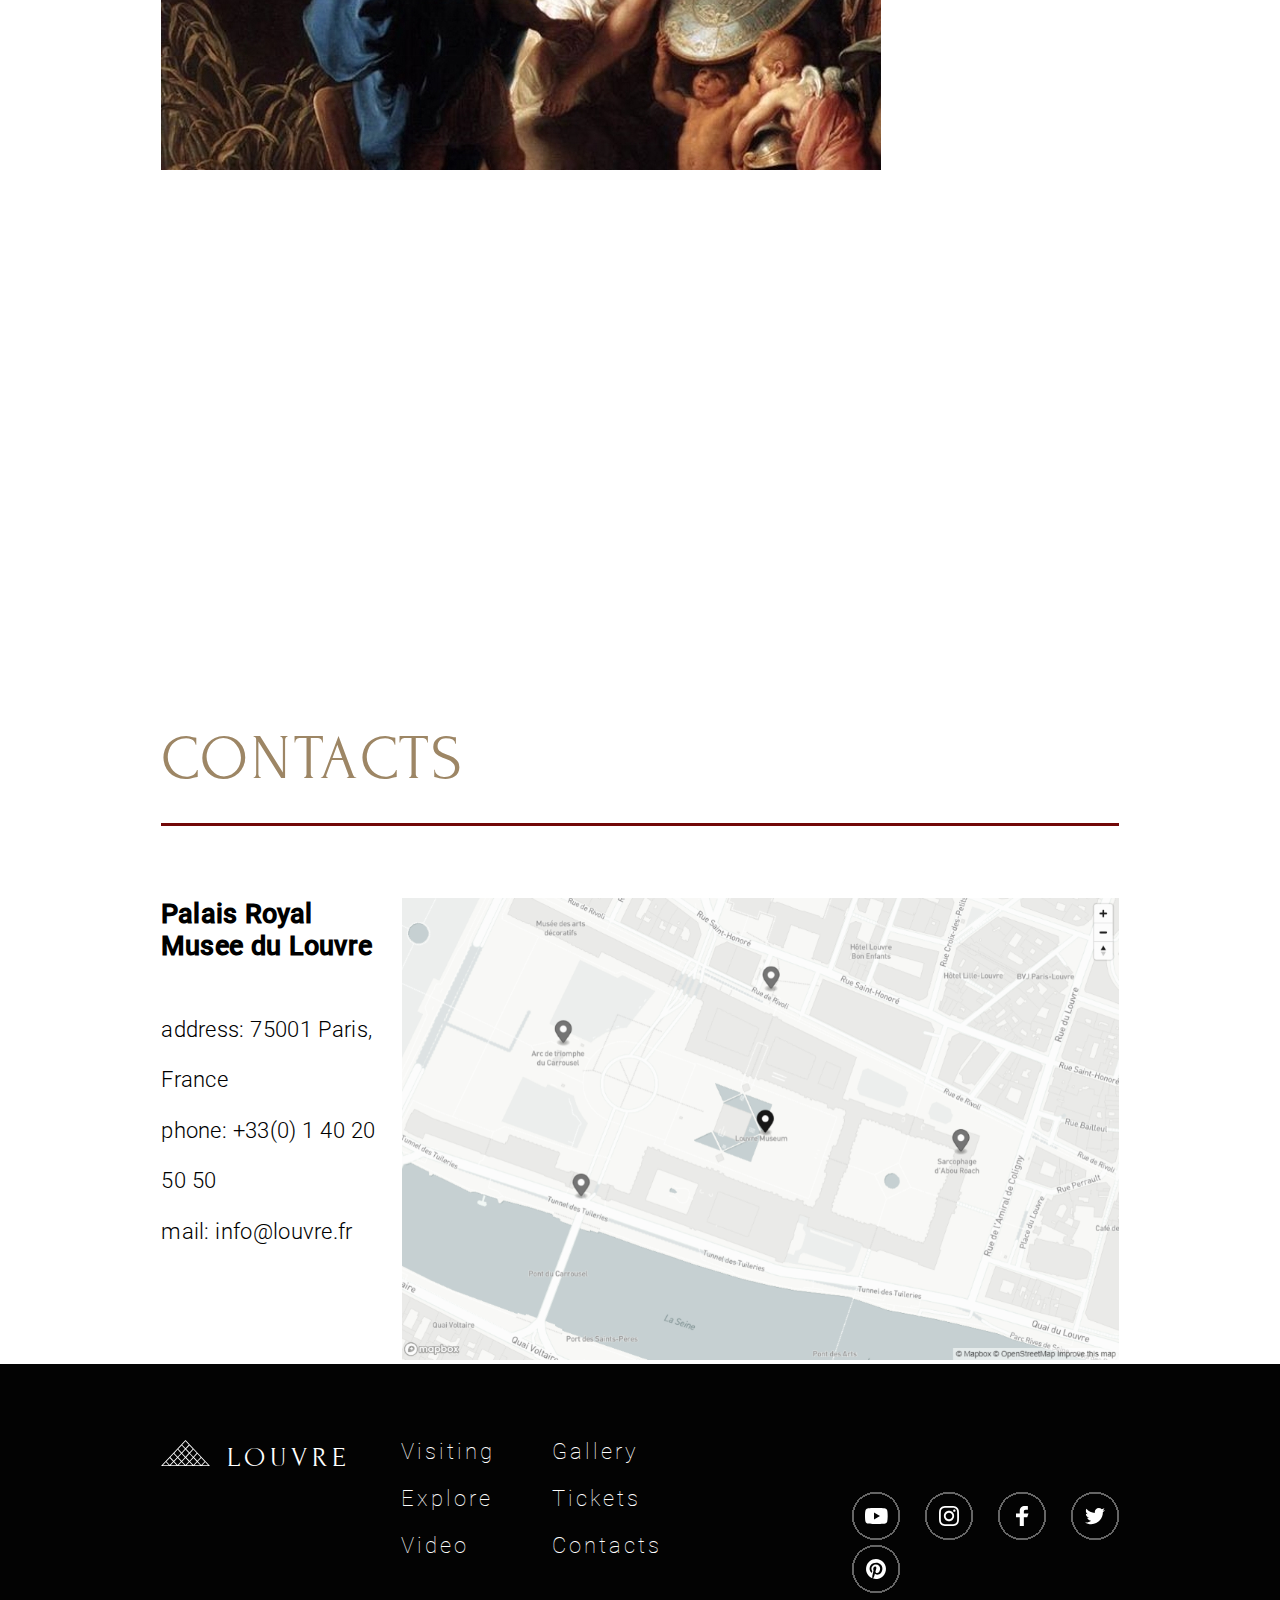
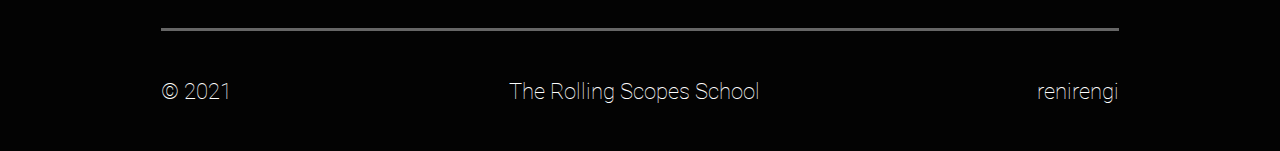
==== commit c215278f: "huyhuyhhgu" ====
--- a/museum/index.html
+++ b/museum/index.html
@@ -2,6 +2,7 @@
 <html lang="en">
   <head>
     <meta charset="utf-8">
+    <meta name="viewport" content="width=device-width, initial-scale=1.0">
     <title>Museum</title>
     <link rel="stylesheet" href="style.css" />
     <link rel="icon" href="./assets/svg/Frame.svg">
@@ -25,6 +26,19 @@
             <li><a href="#contacts">Contacts</a></li>
           </ul>
         </nav>
+        <div class="burger-menu">
+          <input id="menu-toggle" type="checkbox"/>
+          <label class="menu-btn" for="menu-toggle">
+             <span></span>
+          </label>
+          <ul class="menu-box">
+            <li class="menu-item"><a href="#visiting">Visiting > </a></li>
+            <li class="menu-item"><a href="#explore">Explore > </a></li>
+            <li class="menu-item"><a href="#video">Video > </a></li>
+            <li class="menu-item"><a href="#tickets">Tickets > </a></li>
+            <li class="menu-item"><a href="#contacts">Contacts > </a></li>
+          </ul>
+        </div>
       </div>
     </header>
     <main>
@@ -66,42 +80,42 @@
       </section>
 
       <!-- Visiting -->
-      <section class="wrap-white">
-        <div class="container section visiting-section" id="visiting">
+      <section class="wrap-white visiting-section">
+        <div class="container section " id="visiting">
           <h2 class="title-underline">Virtual tour</h2>
           <div class="card-container">
             <a class="card" href="./assets/tour/tour1.html">
-              <img src="./assets/img/Royal_palace.jpg" alt="Royal_palace">
+              <img src="./assets/img/visitors/Royal_palace.jpg" alt="Royal_palace">
               <h3 class="subject">Royal palace</h3>
               <span>360° virtual tour</span>
               <p>Google Street Panorama View</p>
             </a>
             <a class="card" href="./assets/tour2.html">
-              <img src="./assets/img/Denon_wing.jpg" alt="Denon_wing">
+              <img src="./assets/img/visitors/Denon_wing.jpg" alt="Denon_wing">
               <h3 class="subject">Denon wing</h3>
               <span>360° virtual tour</span>
               <p>Google Street Panorama View</p>
             </a>
             <a class="card" href="./assets/tour3.html">
-              <img src="./assets/img/Colonnade_Perrault.jpg" alt="Colonnade_Perrault">
+              <img src="./assets/img/visitors/Colonnade_Perrault.jpg" alt="Colonnade_Perrault">
               <h3 class="subject" id="colonade">Colonnade Perrault</h3>
               <span>360° virtual tour</span>
               <p>Google Street Panorama View</p>
             </a>
             <a class="card" href="./assets/tour/tour4.html">
-              <img src="./assets/img/Greek_hall.jpg" alt="Greek_hall">
+              <img src="./assets/img/visitors/Greek_hall.jpg" alt="Greek_hall">
               <h3 class="subject">Greek hall</h3>
               <span>360° virtual tour</span>
               <p>Google Street Panorama View</p>
             </a>
             <a class="card" href="./assets/tour/tour5.html">
-              <img src="./assets/img/Mona_Lisa.jpg" alt="Mona_Lisa">
+              <img src="./assets/img/visitors/Mona_Lisa.jpg" alt="Mona_Lisa">
               <h3 class="subject">Mona Lisa</h3>
               <span>360° virtual tour</span>
               <p>Google Street Panorama View</p>
             </a>
             <a class="card" href="./assets/tour/tour6.html">
-              <img src="./assets/img/Night_Palace.jpg" alt="Night_Palace">
+              <img src="./assets/img/visitors/Night_Palace.jpg" alt="Night_Palace">
               <h3 class="subject">Night Palace</h3>
               <span>360° virtual tour</span>
               <p>Google Street Panorama View</p>
@@ -115,10 +129,10 @@
         <div class="container section explore-section" id="explore">
           <div class="section-text">
             <h2 class="title-underline">Picture Explore</h2>
-            <div class="explorer-text">
+            <div class="explorer-text hidden-768 hidden-420">
               <p>Las Meninas is a 1656 painting by Diego Velа́zquez, the leading artist of the Spanish Golden Age.</p>
               <p>It was cleaned in 1984 to remove a <span>"yellow veil"</span> of dust that had gathered since the previous restoration in the 19th century.</p>
-              <p>The cleaning provoked furious protest,not because the picture had been damaged in any way, but because it looked different.</p>
+              <p class="hidden-1024">The cleaning provoked furious protest,not because the picture had been damaged in any way, but because it looked different.</p>
             </div>
           </div>
           <!-- Explore-slider-->
@@ -127,9 +141,9 @@
               <div class="img-comp-img">
                 <img src="./assets/img/after.jpg" alt="velaskes">
               </div>
-              <div class="img-comp-img img-comp-overlay">
+              <!--<div class="img-comp-img img-comp-overlay">
                 <img src="./assets/img/before.jpg" alt="velaskes">
-              </div>
+              </div>-->
             </div>
           </div>
         </div>
@@ -137,36 +151,49 @@
 
       <!-- Video -->
       <section class="wrap-video">
-        <div class="text-video-section">
-          <h2>Video Journey</h2>
-          <p>Enter and visit one of the most famous museums in the world and enjoy masterpieces such as Mona Lisa or Hammurabi's Code.
-        </div>
+        <div class="container section video-section" id="video">
+          <div class="text-video-section">
+            <h2>Video Journey</h2>
+            <p class= "hidden-1024">Enter and visit one of the most famous museums in the world and enjoy masterpieces such as Mona Lisa or Hammurabi's Code.
+          </div>
         <!-- Player -->
-        <div class="container section video-section" id="video">
-          <div class="video">
-            <video src="./assets/video/video.mp4" poster="./assets/video/poster.jpg"></video>
-            <button class="button-left" type="button"></button>
-          </div>
-          <div class="controls">
-            <button class="play" type="button"></button>
-            <input type="range" value="40" min="0" max="100" step="1" class="progress-big">
-            <button class="volume" type="button"></button>
-            <input type="range" value="40" min="0" max="100" step="1" class="progress">
-            <button class="fullscreen" type="button"></button>
-          </div>
+          
+            <div class="video">
+              <video src="./assets/video/video.mp4" poster="./assets/video/poster.jpg"></video>
+              <button type="button"><img src="./assets/img/button_1.png"></button>
+            </div>
+            <div class="controls">
+              <input class="volume hidden-1920 hidden-1024" type="range" value="40" min="0" max="100" step="1" class="progress-big">
+              <button class="play" type="button"><img src="./assets/svg/Play.svg"></button>
+              <button class="volume hidden-1920 hidden-1024" type="button"><img src="./assets/svg/Volume.svg"></button>
+              <input type="range" value="40" min="0" max="100" step="1" class="progress-big">
+              <button class="volume hidden-768 hidden-420" type="button"><img src="./assets/svg/Volume.svg"></button>
+              <input type="range" value="40" min="0" max="100" step="1" class="progress">
+              <button class="fullscreen" type="button"><img src="./assets/svg/Fullskrin.svg"></button>
+            </div>
+          
           <!-- Gallery-->
           <div class="video-gallery">
             <iframe loading="lazy" src="https://www.youtube.com/embed/aWmJ5DgyWPI" title="YouTube video player"  allow="accelerometer; autoplay; clipboard-write; encrypted-media; gyroscope; picture-in-picture" allowfullscreen></iframe>
             <iframe loading="lazy" src="https://www.youtube.com/embed/Vi5D6FKhRmo" title="YouTube video player"  allow="accelerometer; autoplay; clipboard-write; encrypted-media; gyroscope; picture-in-picture" allowfullscreen></iframe>
-            <iframe loading="lazy" src="https://www.youtube.com/embed/NOhDysLnTvY" title="YouTube video player"  allow="accelerometer; autoplay; clipboard-write; encrypted-media; gyroscope; picture-in-picture" allowfullscreen></iframe>
+            <iframe class="hidden-768" loading="lazy" src="https://www.youtube.com/embed/NOhDysLnTvY" title="YouTube video player"  allow="accelerometer; autoplay; clipboard-write; encrypted-media; gyroscope; picture-in-picture" allowfullscreen></iframe>
           </div>
           <div class="video-gallery-button">
             <img src="assets/svg/video-slider-pagination.svg" alt="button">
-          </div>
-        </div>
-      </section>
-
-      <!-- Art-gallery -->
+            <!--<button class="left"></button>
+              <div class="video-dots">
+                <span class="video-dot video-dot-active"></span>
+                <span class="video-dot"></span>
+                <span class="video-dot"></span>
+                <span class="video-dot"></span>
+                <span class="video-dot"></span>
+              </div>
+              <button class="right"></button>-->
+          </div>
+        </div>
+      </section>
+
+        <!-- Art-gallery -->
       <section class="wrap-dark">
         <div class="container section art-gallery">
           <h2>Art gallery</h2>
@@ -175,59 +202,55 @@
           </div>
         </div>
       </div>
-      <div class="linear-art"></div>
       </section>
 
       <!-- Ticket -->
 <section class="wrap-white">
 	<div class="container section tickets-section" id="tickets">
-	  <h2 class="title-underline">Buy tickets</h2>
-	  <div class="tickets-big-container">
-		<div id="ticket-picture-container"><img src="./assets/img/image.jpg" alt="picture" id="ticket-picture"></div>
-		<div class="radio-ticket">
-		  <h3>Ticket type</h3>
-		  <div class="container-ticket">
-			<div class="container-radio">
-				<input type="radio"  name="radio">
-			</div>
-			<label class="checkmark-label">Permanent exhibition</label>
-		  </div>
-		  <div class="container-ticket">
-			<div class="container-radio">
-				<input type="radio" name="radio">
-			</div>
-			 <label class="checkmark-label">Temporary exhibition</label>
-			</div>
-		  <div class="container-ticket">
-			<div class="container-radio">
-				<input type="radio" name="radio">
-			  </div>
-			<label class="checkmark-label">Combined Admission</label>
-		  </div>
-		</div>
-		<div class="button-ticket">
-		  <h4>Amount</h4>
-		  <form id="ticket-form">
-			  <div id="ticket-age-buttons">
-				<span>Basic 18+</span>
-				<div class="counter-group">
-					<button type="button" onclick="this.nextElementSibling.stepDown()">-</button>
-					<input type="number" min="0" max="100" value="1" readonly class="number">
-					<button type="button" onclick="this.previousElementSibling.stepUp()">+</button>
-				</div>
-				<span>Senior 65+</span>
-				<div class="counter-group">
-					<button type="button" onclick="this.nextElementSibling.stepDown()">-</button>
-					<input type="number" min="0" max="100" value="1" readonly class="number">
-					<button type="button" onclick="this.previousElementSibling.stepUp()">+</button>
-				</div>
-			</div>
-			<span id="ticket-total-span">Total &#8364;220</span>
-		  </form>
-		  <button id="total-button">Buy now</button>
-		</div>
-	  </div>
-	</div>
+    <div class="overlay-close-anchor" id="overlay-close-anchor"></div>
+	    <div class="ticket-container">
+        <h2 class="title-underline">Buy tickets</h2>
+        <div class="tickets-big-container">
+		      <div id="ticket-picture-container"><img src="./assets/img/image.jpg" alt="picture" id="ticket-picture"></div>
+		      <div class="radio-ticket hidden">
+            <h4 class="tickets-choice-title">Ticket Type</h4>
+            <label class="radio-container">Permanent exhibition
+              <input type="radio" checked="checked" name="radio">
+              <span class="checkmark"></span>
+            </label>
+            <label class="radio-container">Temporary exhibition
+              <input type="radio" name="radio">
+              <span class="checkmark"></span>
+            </label>
+            <label class="radio-container">Combined Admission
+              <input type="radio" name="radio">
+              <span class="checkmark"></span>
+            </label>
+          </div>
+          <div class="amount">
+            <h4>Amount</h4>
+    		    <form id="ticket-form">
+			        <div id="ticket-age-buttons">
+				        <span class="age-18">Basic 18+</span>
+				        <div class="counter-group">
+					        <button type="button" onclick="this.nextElementSibling.stepDown()">-</button>
+                  <input type="number" min="0" max="100" value="1" readonly class="number">
+                  <button type="button" onclick="this.previousElementSibling.stepUp()">+</button>
+                </div>
+                <span class="age-65">Senior 65+</span>
+                <div class="counter-group">
+                  <button type="button" onclick="this.nextElementSibling.stepDown()">-</button>
+                  <input type="number" min="0" max="100" value="1" readonly class="number">
+                  <button type="button" onclick="this.previousElementSibling.stepUp()">+</button>
+                </div>
+			        </div>
+			        <span id="ticket-total-span">Total &#8364; 220</span>
+		        </form>
+		        <a href="#modal" id="total-button">Buy now</a>
+		      </div>
+	      </div>
+	    </div>
+    </div> 
   </section>
   
       
@@ -238,13 +261,13 @@
             <div class="parallax-image"></div>
           </div>
           <div class="wrap-white">
-            <h2 class="title-underline">Contacts</h2>
+            <h2 id="contacts-title" class="title-underline">Contacts</h2>
             <div class="contacts-container">
               <div class="section-text-contacts">
                 <h4>Palais Royal<br>Musee du Louvre</h4>
                 <p>address: 75001 Paris, France</p>
-                <p>phone:+33(0) 1 40 20 50 50</p>
-                <p>mail: info@louvre.fr</p>
+                <a href="tel:phone:+33(0) 1 40 20 50 50"><p #contacts-link>phone: +33(0) 1 40 20 50 50</p></a>
+                <a href="mailto:info@louvre.fr"><p  #contacts-link>mail: info@louvre.fr</p></a>
               </div>
               <div>
                 <img src="./assets/img/cart.png " alt="map">
@@ -255,7 +278,6 @@
       </section>
     </main>
 
-    <!-- Footer -->
     <footer class="wrap-dark">
       <div class="container section footer">
         <div class="image-icon-footer ">
@@ -301,156 +323,137 @@
         <span>renirengi</span>
       </div>
     </footer>
-    
-
-    <!-- Buy ticket modal -->
-    <div id="byTicketModal" class="modal hidden">
-      <div class="modal-body">
-        <span class="close"><img src="assets/svg/Close.svg" alt="close"></span>
-        <div class="form-container">
-          <div class="content">
-             <div class="content-left">
-                <div class="logo-modal">
-                   <img src="assets/svg/logo-gold.svg" alt="">
-                   <span>Booking ticket</span>
+   <!-- Buy ticket modal -->
+   <div id="modal" class="modal">
+      <a href="#modal-close-anchor" class="modal-close"></a>
+        <div class="modal-body">
+          <a href="#modal-close-anchor" class="modal-close-btn"></a>
+            <form action=# class="content">
+                <div class="content-left">
+                  <div class="modal-logo">
+                    <img src="assets/svg/logo-gold.svg" alt="">
+                  </div>
+                  <h4 class="modal-logo-title">Booking ticket</h4>
+                  <p class="modal-tour">Tour to Louvre</p>
+                  <input type="date" class="date" name="date" id="date" value="2021-08-19">
+                  </input>            
+                  <input type="time" class="time" name="time" id="time" value="16:30">
+                  </input>
+                  <input type="text" class="name" name="name" id="name" placeholder="name">
+                  </input>
+                  <input type="mail" class="mail" name="email" id="mail" placeholder="mail">
+                  </input>
+                  <input type="tel" class="phone" name="phone" id="phone" placeholder="phone">
+                  </input>
+                  <select name="ticket-type" id="ticket-type" class="ticket-type">
+                    <option value="default" disabled selected>Ticket Type</option>
+                    <option value="permanent">Permanent</option>
+                    <option value="temporary">Temporary</option>
+                    <option value="combined">Combined</option>
+                  </select>
+                  <div class="entry-ticket-form">
+                    <h5 class="entry-ticket">Entry Ticket</h5>
+                    <div class="entry-ticket-row">
+                      <div class="entry-ticket-type">
+                        <span>Basic 18+(20 €)</span>
+                        <div class="entry-ticket-button">
+                          <button class="entry-button-minus" type="button" onclick="this.nextElementSibling.stepDown()">-</button>
+                          <input type="number" min="0" max="21" value="1" readonly class="entry-button-number">
+                          <button class="entry-button-plus" type="button" onclick="this.previousElementSibling.stepUp()">+</button>
+                        </div>
+                      </div>
+                    </div>
+                    <div class="entry-ticket-row">
+                      <span class="entry-ticket-type">Basic 65+(10 €)</span>
+                      <div class="entry-ticket-button">
+                        <button class="entry-button-minus" type="button" onclick="this.nextElementSibling.stepDown()">-</button>
+                        <input type="number" min="0" max="21" value="1" readonly class="entry-button-number">
+                        <button class="entry-button-plus" type="button" onclick="this.previousElementSibling.stepUp()">+</button>
+                      </div>
+                    </div>
+                  </div>
                 </div>
-                <p>Tour to Louvre</p>
-                <form>
-                  <div class="place-select">
-                    <select name="Date">
-                      <option value="none" hidden="">Date</option>
-                    </select>
-                    <select name="Time">
-                      <option value="none" hidden="">Time</option>
-                      <option>9.00</option>
-                      <option>10.30</option>
-                      <option>12.00</option>
-                      <option>13.30</option>
-                      <option>15.00</option>
-                      <option>16.30</option>
-                      <option>18.00</option>
-                      <option>19.30</option>
-                      <option>21.00</option>
-                    </select>
+                <div class="content-right">
+                  <div class="content-right-top">
+                    <p class="content-right-top-left-overview">Overview</p>
+                    <p class="content-right-top-left-tour">Tour to Louvre</p>
+                    <div class="content-box">
+                      <span class="icon-date"></span>
+                      <p class="overview-date">Friday, August 19</p>
+                    </div>
+                    <div class="content-box">
+                      <span class="icon-time"></span>
+                      <p class="overview-time">16 : 30</p>
+                    </div>
+                    <div class="content-box">
+                      <span class="icon-type"></span>
+                      <p class="overview-type">Temporary exhibition</p>
+                    </div>
                   </div>
-                  <div class="form-input">
-                    <input type="text" name="username" value="Name">
+                  <div class="content-right-middle">
+                    <div class="content-right-middle-left">
+                      <div class="content-right-middle-left-quantity">2</div>
+                      <div class="content-right-middle-left-name">Basic (20 €)</div>
+                      <span class="content-right-middle-right">40 €</span>
+                    </div>
+                  </div>  
+                  <div class="content-right-middle">
+                    <div class="content-right-middle-left">
+                      <div class="content-right-middle-left-quantity">2</div>
+                        <div class="content-right-middle-left-name">Senior (10 €)</div>
+                        <span class="content-right-middle-right">20 €</span>
+                      </div>
+                    <div>
                   </div>
-                  <div class="form-input">
-                    <input type="text" name="E-mail" value="E-mail">
-                  </div>
-                  <div class="form-input">
-                    <input type="tel" name="phone" value="Phone">
-                  </div>
-                  <div class="form-input">
-                    <select id="input" name="Ticket Type">
-                      <option value="none" hidden="">Ticket Type</option>
-                      <option>Permanent exhibition</option>
-                      <option>Temporary exhibition</option>
-                      <option>Combined Admission</option>
-                    </select>
-                  </div>
-                  <div class="entry-ticket-form">
-                    <p>Entry Ticket</p>
-                    <div class="row">
-                    <div class="span-form">
-                      <span>Basic 18+(20 €)<br>Senior 65+(10 €)</span>
-                    </div>
-                    <div class="button-group">
-                      <div class="counter-group-form">
-                        <button type="button" onclick="this.nextElementSibling.stepDown()">-</button>
-                        <input type="number" min="0" max="21" value="1" readonly class="number">
-                        <button type="button" onclick="this.previousElementSibling.stepUp()">+</button>
+                    <div class="content-right-middle-bill">
+                      <p class="content-right-middle-bill-left">Total:</p>
+                        <span class="content-right-middle-bill-left">60 €</span>
+                    </div>
+                    <div class="content-right-top-card">
+                        <div class="content-right-top-card-left">
+                          <div class="content-right-top-card-left-field">
+                            <input type="text" name="cardnumber" id="cardnumber">
+                            </input>
+                          </div>
+                          <div class="content-right-top-card-left-field">
+                            <div class="content-right-top-card-left-select">
+                              <select name="month" id="month">
+                                  <option value="01"></option>
+                                  <option value="02"></option>
+                                  <option value="03" selected></option>
+                              </select>
+                            </div>
+                          </div>
+                          <div class="content-right-top-card-left-field">
+                            <select name="year" id="year">
+                              <option value="2021"></option>
+                              <option value="2022"></option>
+                              <option value="2023"></option>
+                              <option value="2024" selected></option>
+                            </select>
+                          </div>
+                        </div>
+                        <div class="content-right-top-card-name">
+                          <input type="text" name="cardholder" id="cardholder">
+                          </input>
+                        </div>
+                        <div class="content-left-top-card-right">
+                          <div class="content-left-top-card-name">
+                              <input type="text" name="cvc" id="cvc">
+                              </input>
+                          </div>
+                        </div>
                       </div>
-                      <div class="counter-group-form">
-                        <button type="button" onclick="this.nextElementSibling.stepDown()">-</button>
-                        <input type="number" min="0" max="21" value="1" readonly class="number">
-                        <button type="button" onclick="this.previousElementSibling.stepUp()">+</button>
+                      <div class="submit">
+                        <button>Book</button>
                       </div>
                     </div>
-                    </div>
-                  </div>
-                </form>
-
-             </div>
-             <div class="content-right">
-               <div class="content-right-top">
-                  <div class="content-right-top-left">
-                     <p>Overview</p>
-                     <h6>Tour to Louvre</h6>
-                     <div id="span-content-right-top">
-                        <img src="assets/svg/date.svg" alt="">
-                        <span>Friday, August 19</span>
-                     </div>
-                     <div class="span-content-right-top">
-                        <img src="assets/svg/Time.svg" alt="">
-                        <span>16 : 30</span>
-                     </div>
-                     <div class="span-content-right-top">
-                        <img src="assets/img/photoeditorsdk-export.png" alt="">
-                        <span>Temporary exhibition</span>
-                     </div>
-                  </div>
-                  <div class="content-right-top-right">
-                     <img src="assets/img/Rectangle.jpg" alt=" ">
-                  </div>
-               </div>
-               <div class="content-right-medium">
-                  <div class="bill">
-                     <div class="content-bill">
-                        <img src="assets/svg/Group.png" alt="">
-                        <p id="bill-basic">Basic (20 €)</p>
-                        <span>40 €</span>
-                     </div>
-                     <div class="content-bill">
-                        <img src="assets/svg/Group.png" alt="">
-                        <p id="bill-senior">Senior (10 €)</p>
-                        <span>20 €</span>
-                     </div>
-                  </div>
-                  <p id="finall-bill">Total:</p>
-                  <span id="finall-bill-span">60 €</span>
-               </div>
-               <div class="content-right-bottom">
-                  <div class="cards">
-                     <div class="card-upper">
-                        <img src="assets/img/Laibls.jpg" alt=" ">
-                        <div class="cart-left">
-                           <div class="card-input">
-                              <p class="card-name">Card name<br>
-                                 <input type="tel" name="card" value="" size="10">  </p>
-                           </div>
-                           <div class="card-input-month">
-                              <p class="card-name">Expiration date<br>
-                              <input type="number" name="card" value="03" min="01" max="12"></p>
-                           </div>
-                        <div class="card-input-years">
-                           <input type="number" name="card" value="2024" min="2021" max="2024">
-                        </div>
-                       </div> 
-                       <div class="cardholder-name">
-                           <p class="card-name">Cardholder name<br>
-                           <input type="tel" name="card" value="" size="10"></p>
-                        </div>
-                     </div>
-                     <div class="card-nether">
-                        <div class="belt"></div>
-                        <div class="CVV-card">
-                           <p class="card-name">CVC/CVV<br>
-                              <input type="tel" name="card" value="" size="10"><br>
-                              <span>The last<br>3 or 4 digits<br>on back<br>of the card</span></p>
-                        </div>
-                        <button>Book</button>
-                     </div>
-
-                  </div>
-               </div>
-             </div>
-            
+            </form>  
           </div>
         </div>
       </div>
     </div>
+  
     <script src="explore.js"></script>
     <script src="art-gallery.js"></script>
     <script src="form.js"></script>
--- a/museum/style.css
+++ b/museum/style.css
@@ -109,6 +109,8 @@
   padding-left: 12.6%;
   padding-right: 12.6%;
   background-color: var(--font-white);
+  max-height: 2150px;
+ 
 }
 
 .wrap-video {
@@ -117,7 +119,6 @@
   padding-top: 75px;
   padding-bottom: 75px;
   background-color: var(--font-white);
-  min-height: 1396px;
 }
 
 .container {
@@ -143,23 +144,53 @@
   text-transform: uppercase;
 }
 
-.title-underline {
-  position: relative;
-  padding-top: 76px;
-  font-family: "Forum", sans-serif;
-  font-size: 80px;
-  font-weight: normal;
-  letter-spacing: 5px;
-  text-transform: uppercase;
-  color: var(--font-gold);
-}
 
-.title-underline::after {
-  content: "";
-  position: absolute;
-  bottom: -30px;
-  left: 0;
-  right: 0;
-  height: 3px;
-  background-color: var(--dark-red);
-}
+@media (max-width: 1024px)
+  {
+    .wrap-dark,
+    .wrap-white,
+    .wrap-video {
+      padding-right: 20px;
+      padding-left: 20px;
+    }
+    
+    .container {
+      margin: 0px auto;
+      /*max-width: 984px;*/
+    }
+    
+    .wrap-video{
+      padding-top: 60px;
+    }
+  }
+
+  @media (max-width: 768px)
+  { .wrap-dark,
+    .wrap-white,
+    .wrap-video {
+      padding-right: 2.6%;
+      padding-left: 2.6%;
+    }
+ 
+    .container {
+      margin: 0px auto;
+      max-width: 728px;
+    }
+  }
+   
+  @media (max-width:420px)
+  {  
+    .wrap-dark,
+    .wrap-white,
+    .wrap-video {
+      padding-right: 4.7%;
+      padding-left: 4.7%;
+    }
+    
+    .container {
+      margin: 0px auto;
+      max-width: 380px;
+    
+  }
+   
+  }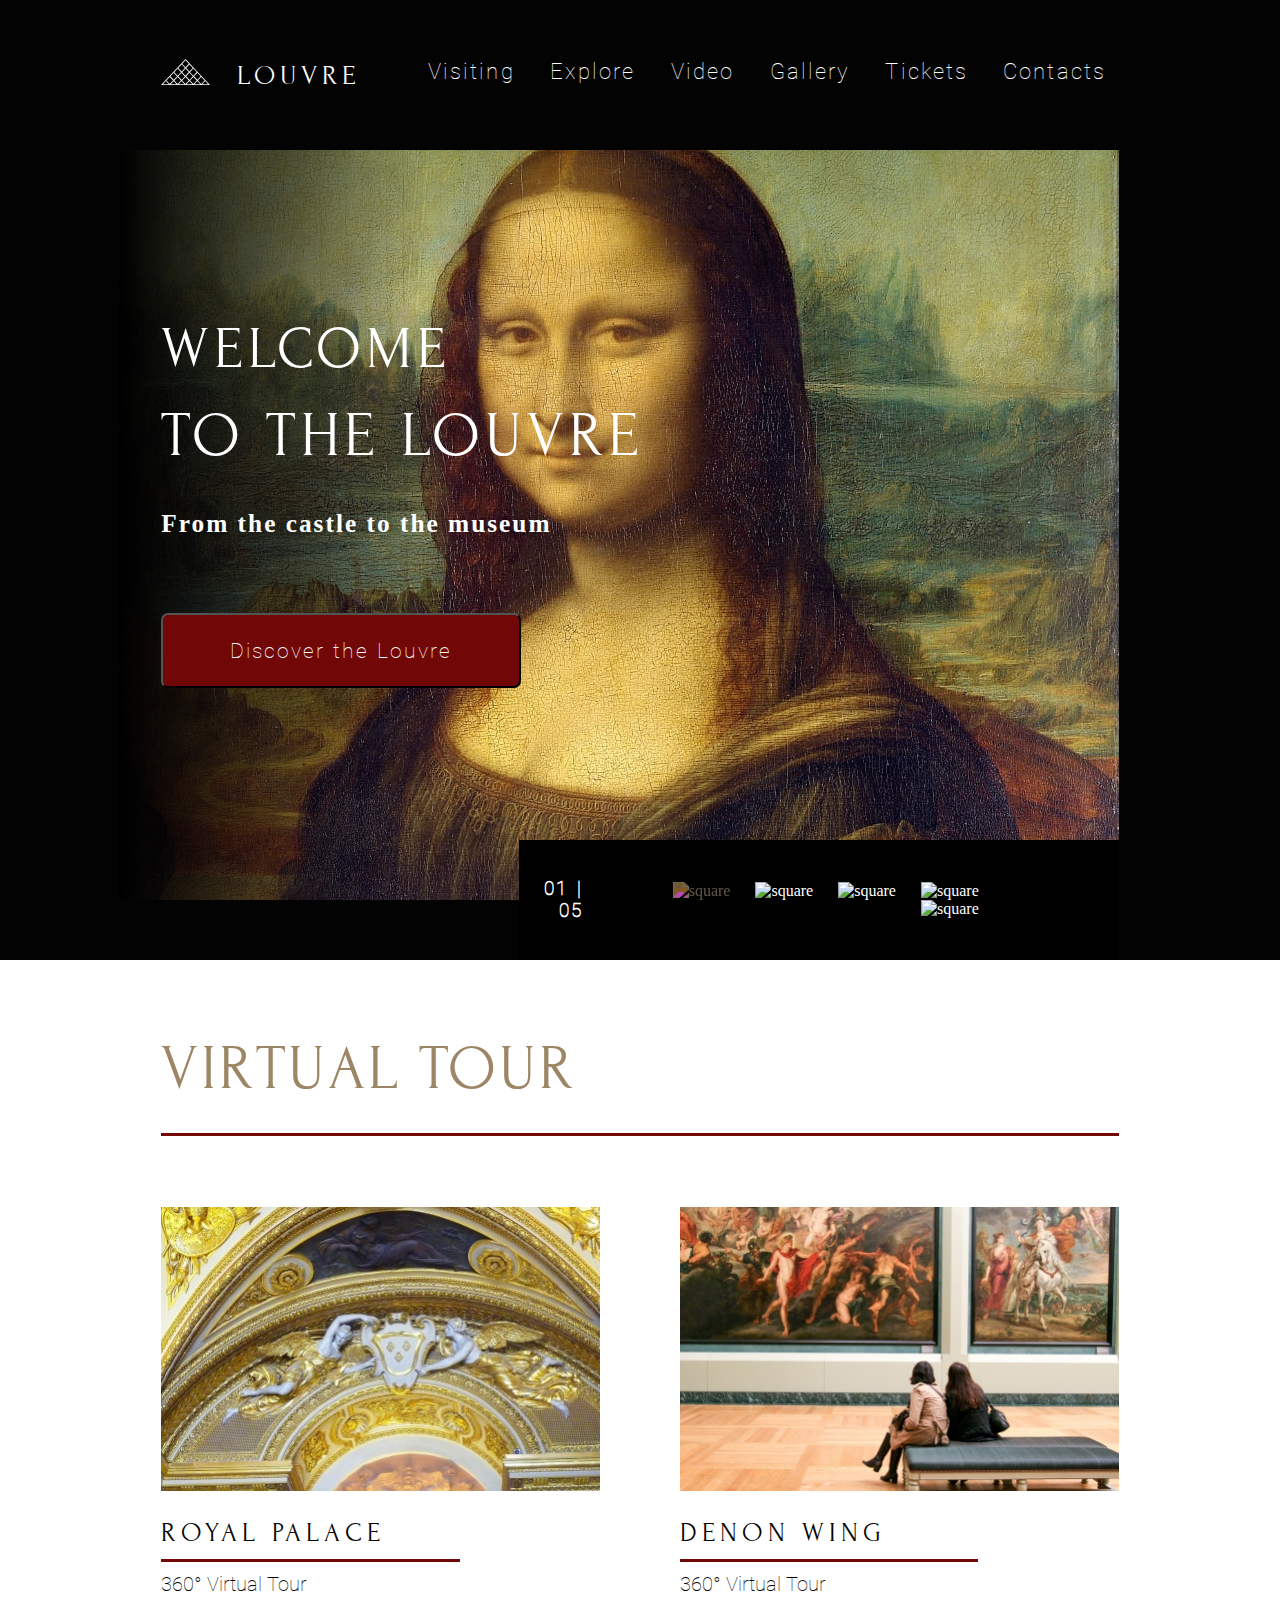
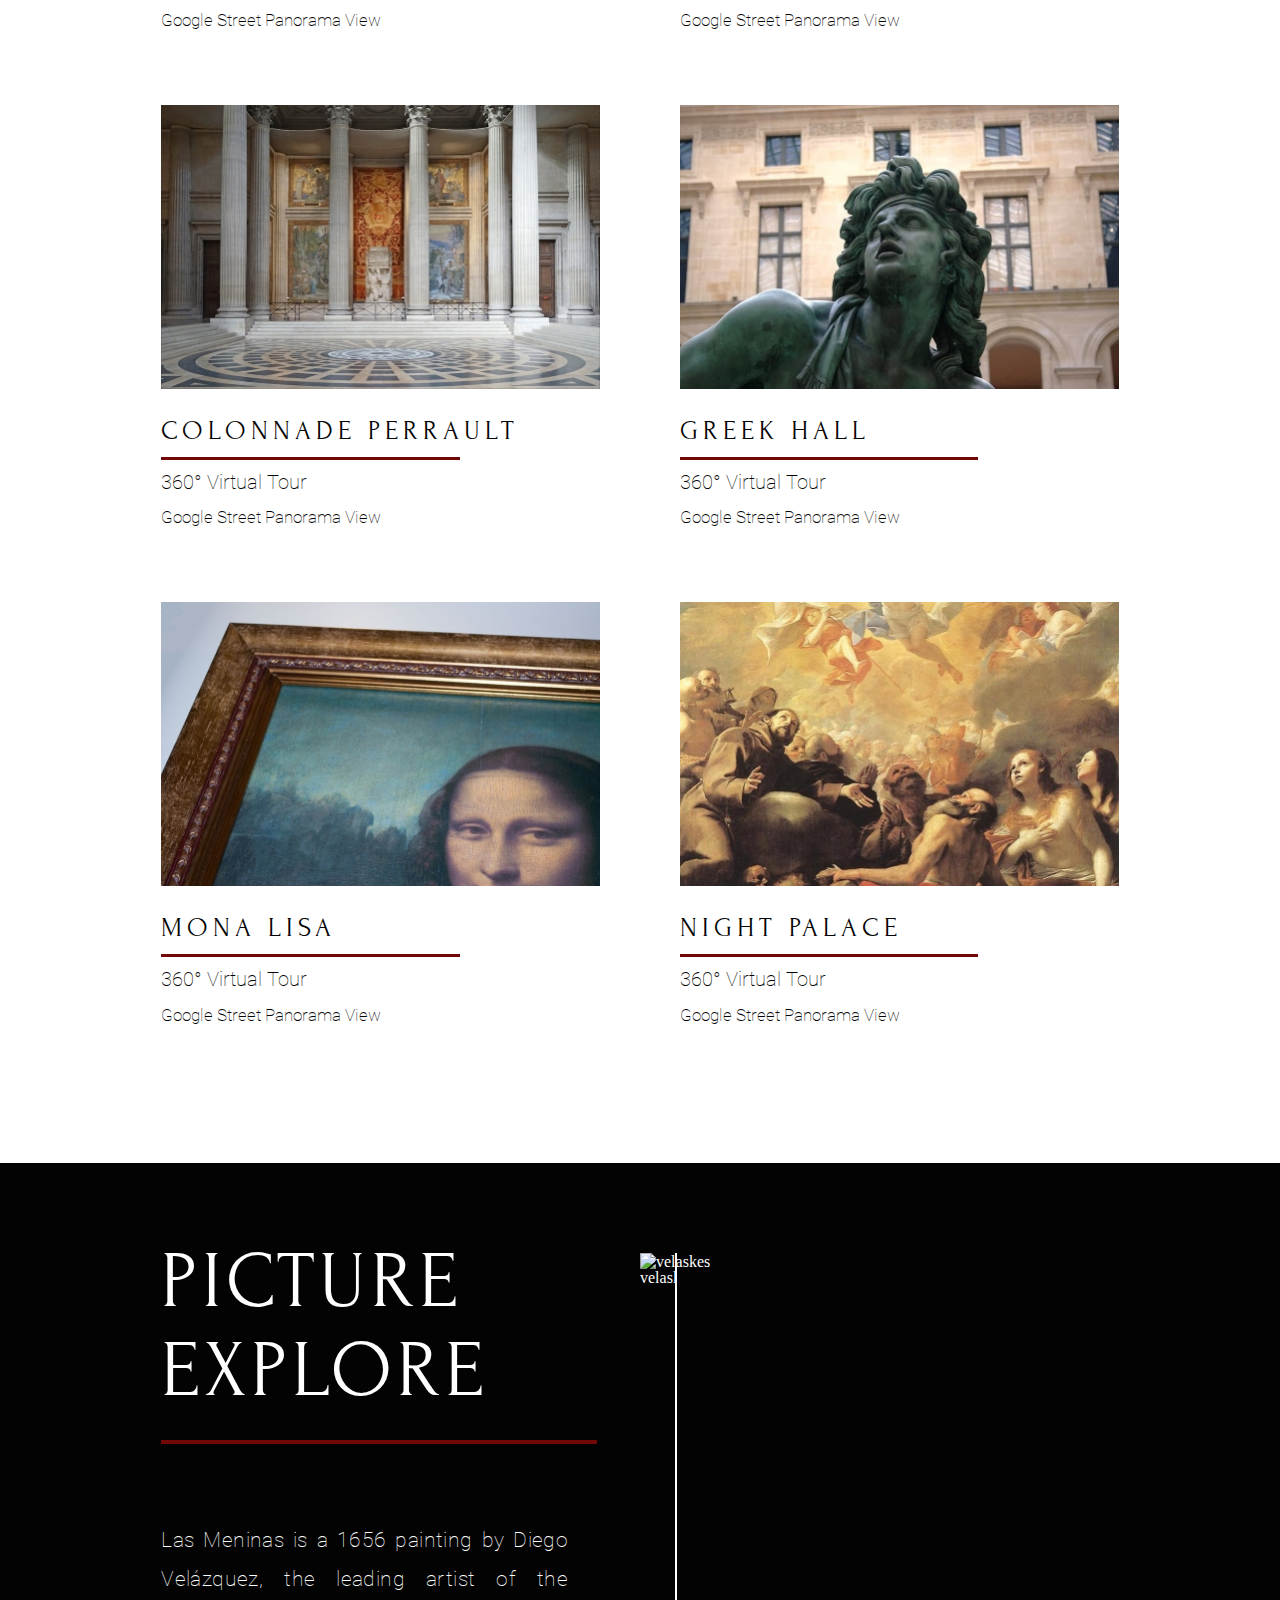
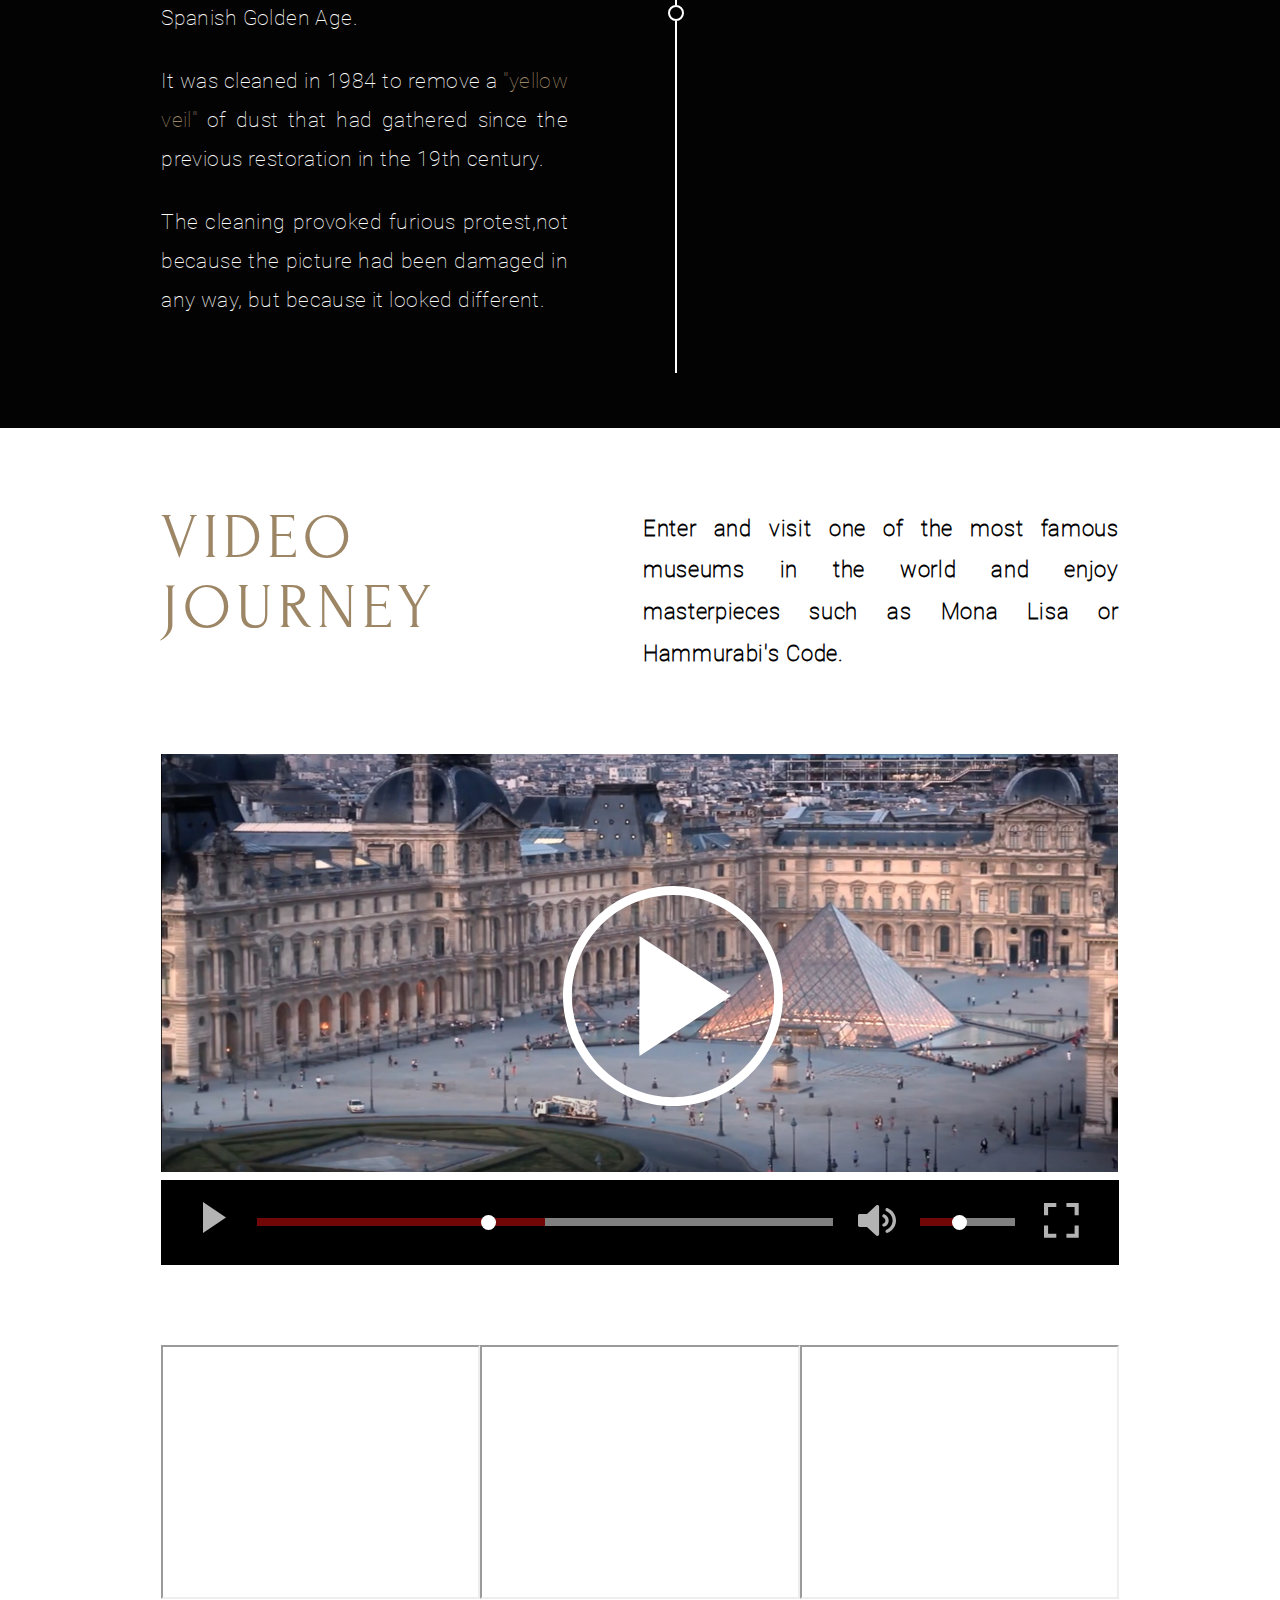
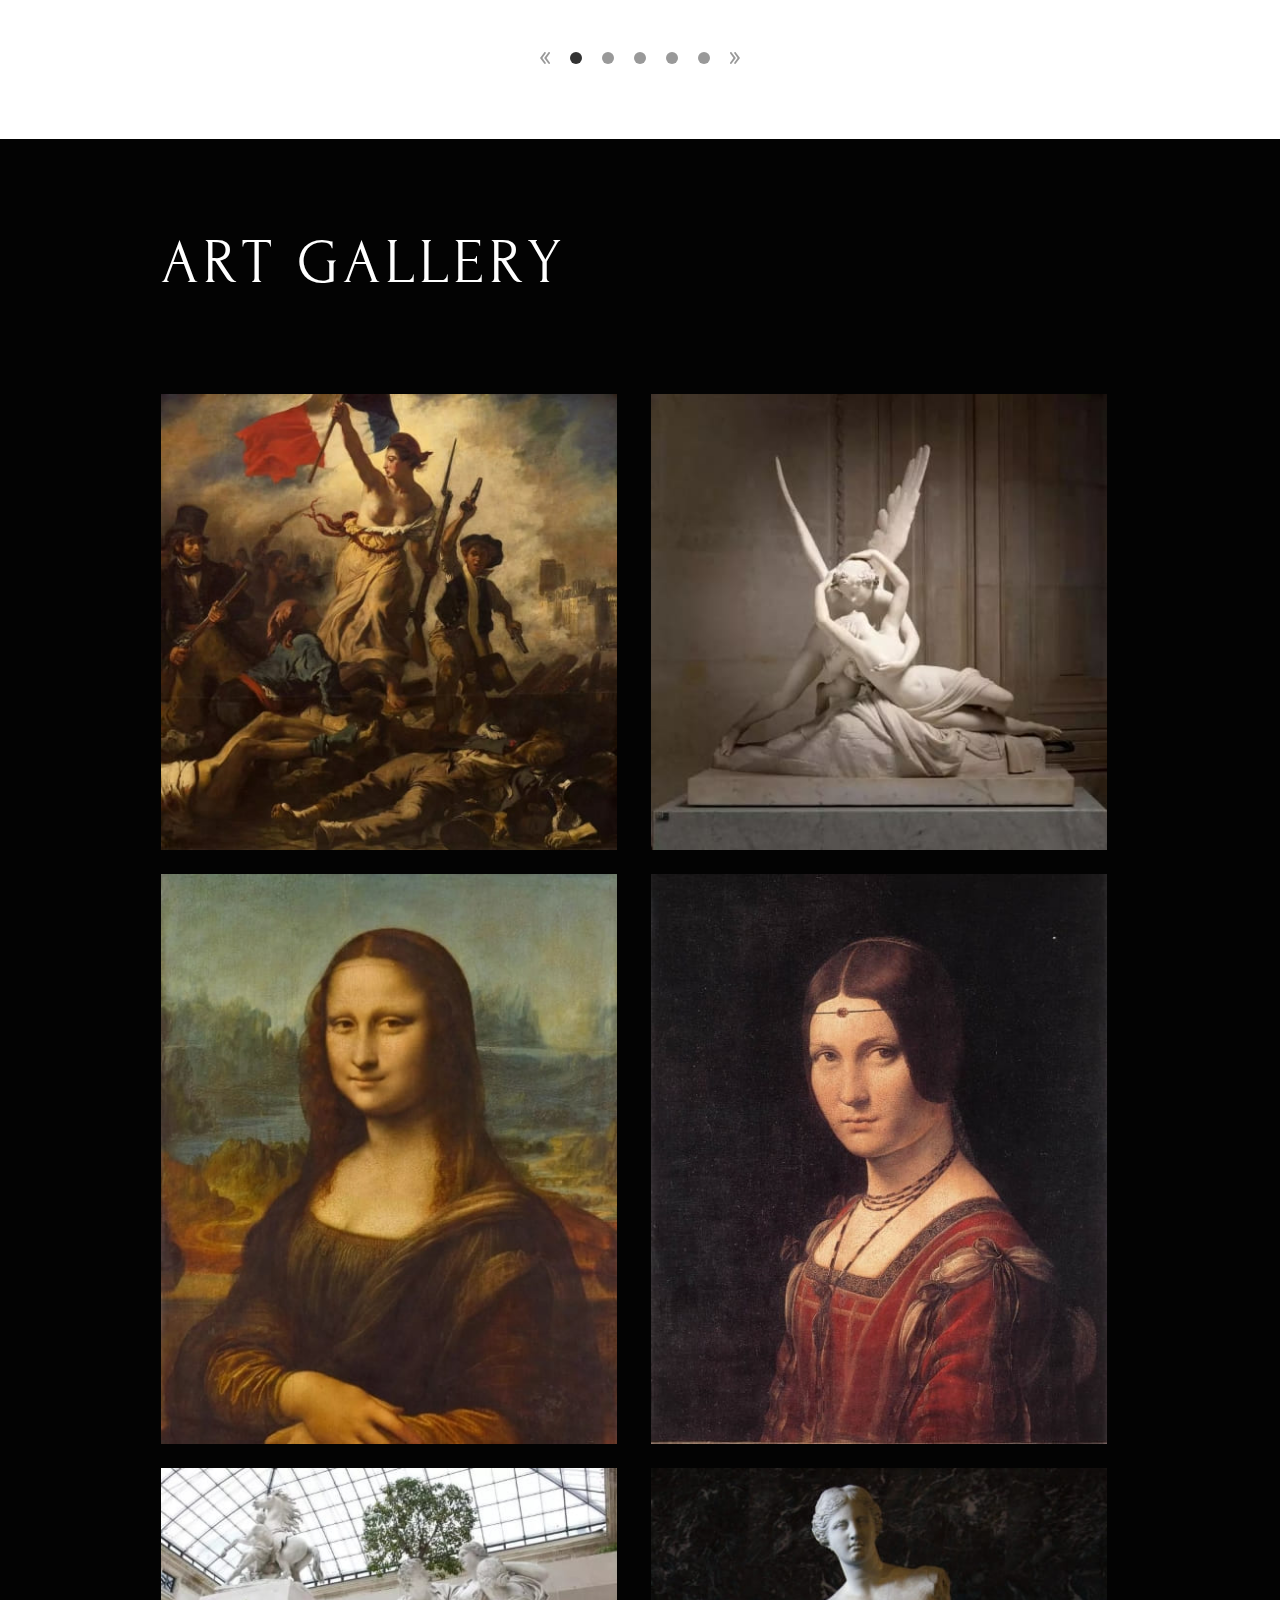
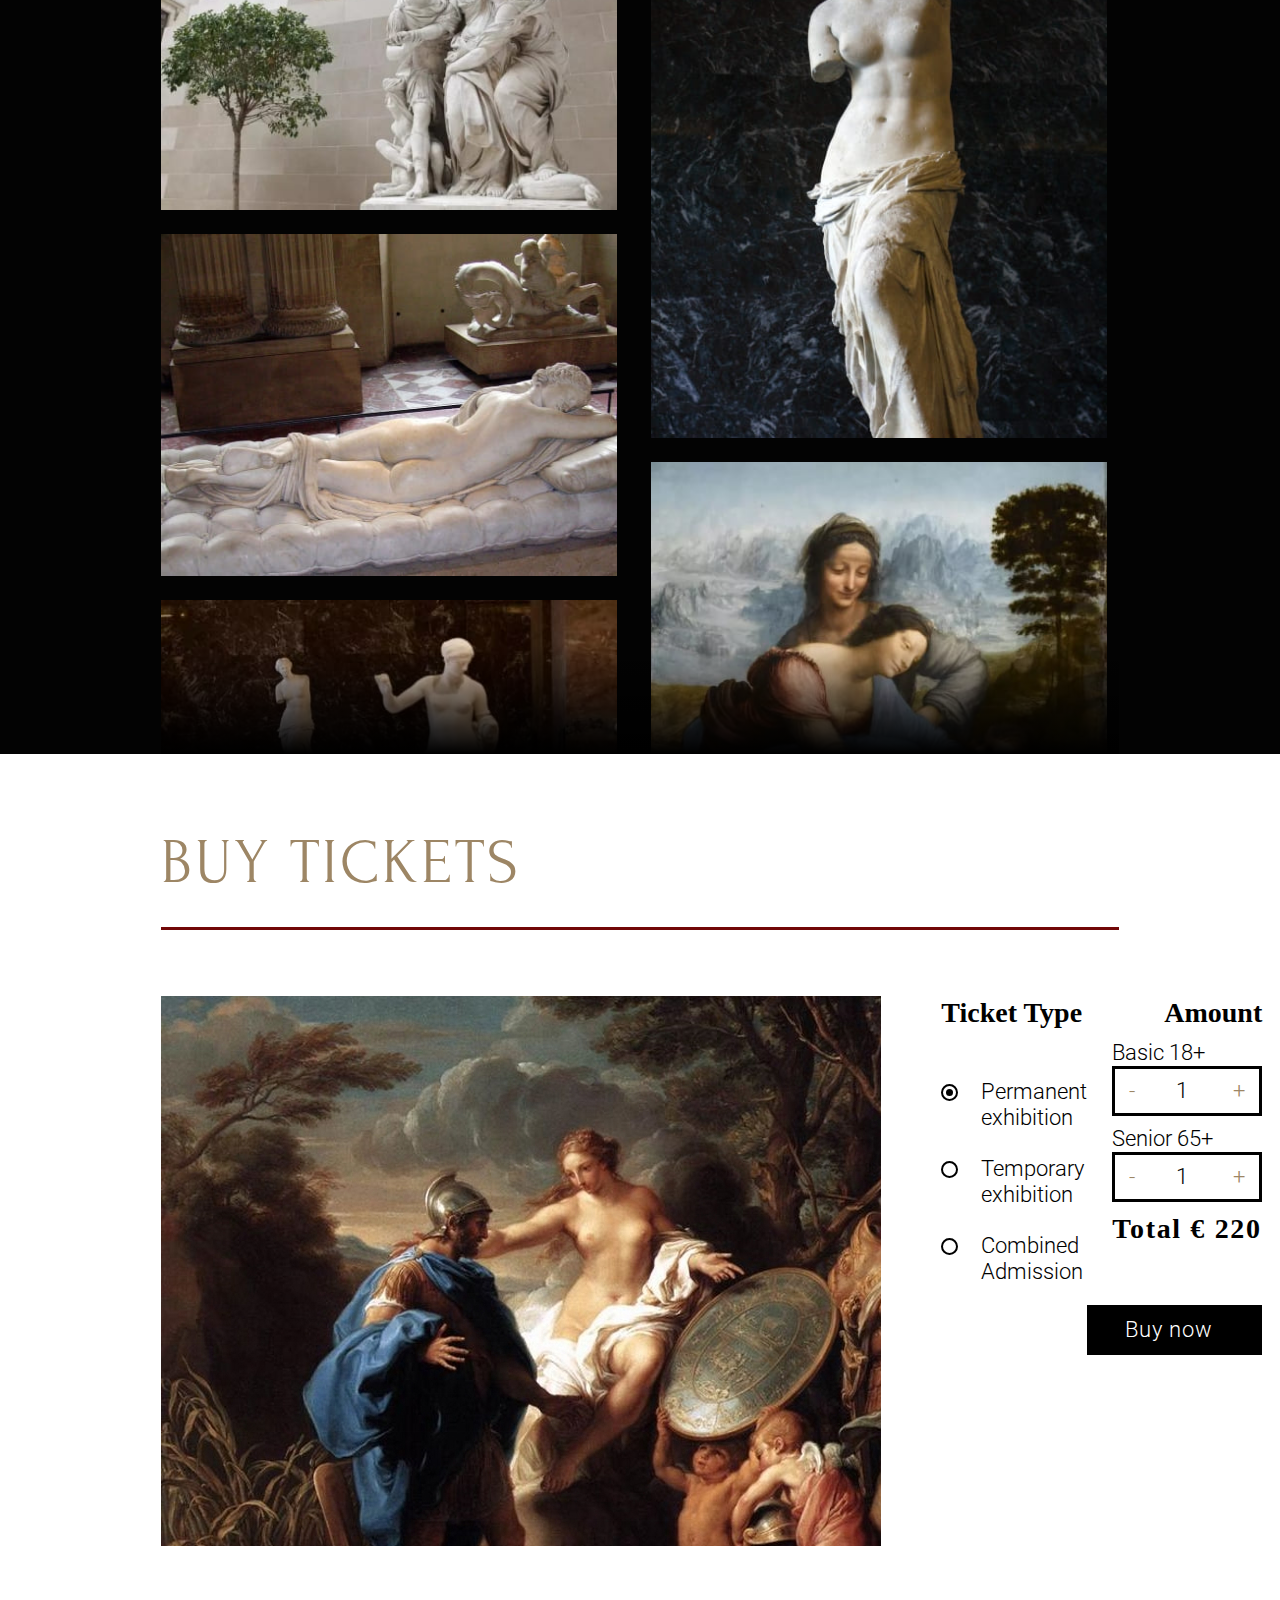
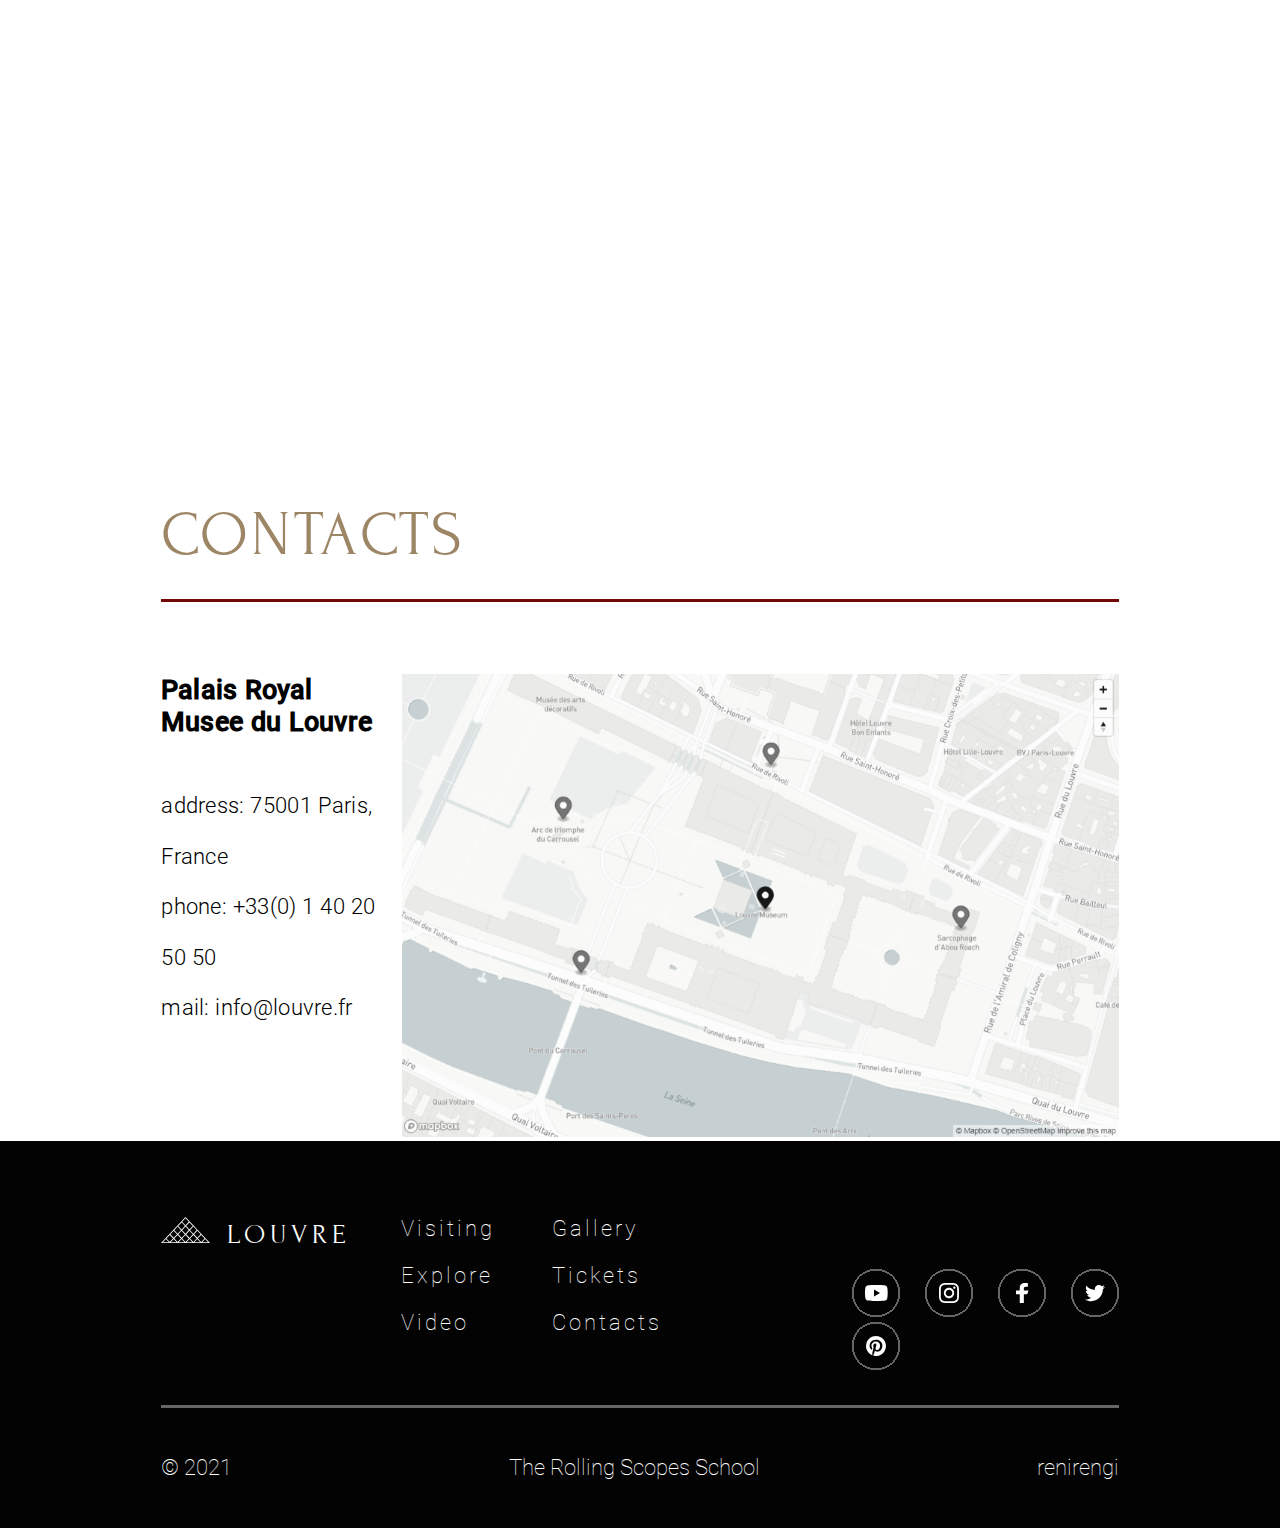
==== commit 76ee8888: "jjikjiu" ====
--- a/museum/index.html
+++ b/museum/index.html
@@ -9,8 +9,7 @@
     <base target="_blank">
   </head>
   <body>
-
-     <!-- Header-->
+    <!-- Header-->
     <header class="wrap-dark">
       <div class="section container header-container">
         <div class="image-icon">
@@ -29,7 +28,7 @@
         <div class="burger-menu">
           <input id="menu-toggle" type="checkbox"/>
           <label class="menu-btn" for="menu-toggle">
-             <span></span>
+          <span></span>
           </label>
           <ul class="menu-box">
             <li class="menu-item"><a href="#visiting">Visiting > </a></li>
@@ -42,12 +41,11 @@
       </div>
     </header>
     <main>
-
-       <!-- Welcome -->
+      <!-- Welcome -->
       <section class="wrap-dark welcome-background">
         <div class="container section welcome-section" id="welcome">
           <div class="flex-wrapper">
-             <!-- Welcome-slider -->
+            <!-- Welcome-slider -->
             <div class="slider-wrapper">
               <div class="slide">
                 <img src="./assets/img/welcome-slider/1.jpg" alt="1">
@@ -78,7 +76,6 @@
           </div>
         </div>
       </section>
-
       <!-- Visiting -->
       <section class="wrap-white visiting-section">
         <div class="container section " id="visiting">
@@ -123,7 +120,6 @@
           </div>
         </div>
       </section>
-
       <!-- Explore  -->
       <section class="wrap-dark">
         <div class="container section explore-section" id="explore">
@@ -141,14 +137,13 @@
               <div class="img-comp-img">
                 <img src="./assets/img/after.jpg" alt="velaskes">
               </div>
-              <!--<div class="img-comp-img img-comp-overlay">
+              <div class="img-comp-img img-comp-overlay">
                 <img src="./assets/img/before.jpg" alt="velaskes">
-              </div>-->
-            </div>
-          </div>
-        </div>
-      </section>
-
+              </div>
+            </div>
+          </div>
+        </div>
+      </section>
       <!-- Video -->
       <section class="wrap-video">
         <div class="container section video-section" id="video">
@@ -156,104 +151,98 @@
             <h2>Video Journey</h2>
             <p class= "hidden-1024">Enter and visit one of the most famous museums in the world and enjoy masterpieces such as Mona Lisa or Hammurabi's Code.
           </div>
-        <!-- Player -->
-          
-            <div class="video">
-              <video src="./assets/video/video.mp4" poster="./assets/video/poster.jpg"></video>
-              <button type="button"><img src="./assets/img/button_1.png"></button>
-            </div>
-            <div class="controls">
-              <input class="volume hidden-1920 hidden-1024" type="range" value="40" min="0" max="100" step="1" class="progress-big">
-              <button class="play" type="button"><img src="./assets/svg/Play.svg"></button>
-              <button class="volume hidden-1920 hidden-1024" type="button"><img src="./assets/svg/Volume.svg"></button>
-              <input type="range" value="40" min="0" max="100" step="1" class="progress-big">
-              <button class="volume hidden-768 hidden-420" type="button"><img src="./assets/svg/Volume.svg"></button>
-              <input type="range" value="40" min="0" max="100" step="1" class="progress">
-              <button class="fullscreen" type="button"><img src="./assets/svg/Fullskrin.svg"></button>
-            </div>
-          
-          <!-- Gallery-->
-          <div class="video-gallery">
-            <iframe loading="lazy" src="https://www.youtube.com/embed/aWmJ5DgyWPI" title="YouTube video player"  allow="accelerometer; autoplay; clipboard-write; encrypted-media; gyroscope; picture-in-picture" allowfullscreen></iframe>
-            <iframe loading="lazy" src="https://www.youtube.com/embed/Vi5D6FKhRmo" title="YouTube video player"  allow="accelerometer; autoplay; clipboard-write; encrypted-media; gyroscope; picture-in-picture" allowfullscreen></iframe>
-            <iframe class="hidden-768" loading="lazy" src="https://www.youtube.com/embed/NOhDysLnTvY" title="YouTube video player"  allow="accelerometer; autoplay; clipboard-write; encrypted-media; gyroscope; picture-in-picture" allowfullscreen></iframe>
-          </div>
-          <div class="video-gallery-button">
-            <img src="assets/svg/video-slider-pagination.svg" alt="button">
-            <!--<button class="left"></button>
-              <div class="video-dots">
-                <span class="video-dot video-dot-active"></span>
-                <span class="video-dot"></span>
-                <span class="video-dot"></span>
-                <span class="video-dot"></span>
-                <span class="video-dot"></span>
-              </div>
-              <button class="right"></button>-->
-          </div>
-        </div>
-      </section>
-
-        <!-- Art-gallery -->
+          <!-- Player -->
+          <div class="video">
+            <video src="./assets/video/video.mp4" poster="./assets/video/poster.jpg"></video>
+            <button type="button"><img src="./assets/svg/Button_big.svg"></button>
+          </div>
+          <div class="controls">
+            <input class="volume hidden-1920 hidden-1024" type="range" value="40" min="0" max="100" step="1" class="progress-big">
+            <button class="play" type="button"><img src="./assets/svg/Play.svg"></button>
+            <input type="range" value="40" min="0" max="100" step="1" class="progress-big">
+            <button class="volume hidden-420" type="button"><img src="./assets/svg/Volume.svg"></button>
+            <input type="range" value="40" min="0" max="100" step="1" class="progress">
+            <button class="fullscreen" type="button"><img src="./assets/svg/Fullskrin.svg"></button>
+          </div>
+        </div>
+        <!-- Gallery-->
+        <div class="video-gallery">
+          <iframe loading="lazy" src="https://www.youtube.com/embed/aWmJ5DgyWPI" title="YouTube video player"  allow="accelerometer; autoplay; clipboard-write; encrypted-media; gyroscope; picture-in-picture" allowfullscreen></iframe>
+          <iframe loading="lazy" src="https://www.youtube.com/embed/Vi5D6FKhRmo" title="YouTube video player"  allow="accelerometer; autoplay; clipboard-write; encrypted-media; gyroscope; picture-in-picture" allowfullscreen></iframe>
+          <iframe class="hidden-768" loading="lazy" src="https://www.youtube.com/embed/NOhDysLnTvY" title="YouTube video player"  allow="accelerometer; autoplay; clipboard-write; encrypted-media; gyroscope; picture-in-picture" allowfullscreen></iframe>
+        </div>
+        <div class="video-gallery-button">
+          <img src="assets/svg/video-slider-pagination.svg" alt="button">
+          <!--<button class="left"></button>
+            <div class="video-dots">
+              <span class="video-dot video-dot-active"></span>
+              <span class="video-dot"></span>
+              <span class="video-dot"></span>
+              <span class="video-dot"></span>
+              <span class="video-dot"></span>
+            </div>
+            <button class="right"></button>-->
+        </div>
+        </div>
+      </section>
+      <!-- Art-gallery -->
       <section class="wrap-dark">
         <div class="container section art-gallery">
           <h2>Art gallery</h2>
           <div class="picture-container">
             <div class="picture-inner-container">
-          </div>
-        </div>
-      </div>
-      </section>
-
+            </div>
+          </div>
+        </div>
+      </section>
       <!-- Ticket -->
-<section class="wrap-white">
-	<div class="container section tickets-section" id="tickets">
-    <div class="overlay-close-anchor" id="overlay-close-anchor"></div>
-	    <div class="ticket-container">
-        <h2 class="title-underline">Buy tickets</h2>
-        <div class="tickets-big-container">
-		      <div id="ticket-picture-container"><img src="./assets/img/image.jpg" alt="picture" id="ticket-picture"></div>
-		      <div class="radio-ticket hidden">
-            <h4 class="tickets-choice-title">Ticket Type</h4>
-            <label class="radio-container">Permanent exhibition
-              <input type="radio" checked="checked" name="radio">
-              <span class="checkmark"></span>
-            </label>
-            <label class="radio-container">Temporary exhibition
-              <input type="radio" name="radio">
-              <span class="checkmark"></span>
-            </label>
-            <label class="radio-container">Combined Admission
-              <input type="radio" name="radio">
-              <span class="checkmark"></span>
-            </label>
-          </div>
-          <div class="amount">
-            <h4>Amount</h4>
-    		    <form id="ticket-form">
-			        <div id="ticket-age-buttons">
-				        <span class="age-18">Basic 18+</span>
-				        <div class="counter-group">
-					        <button type="button" onclick="this.nextElementSibling.stepDown()">-</button>
-                  <input type="number" min="0" max="100" value="1" readonly class="number">
-                  <button type="button" onclick="this.previousElementSibling.stepUp()">+</button>
-                </div>
-                <span class="age-65">Senior 65+</span>
-                <div class="counter-group">
-                  <button type="button" onclick="this.nextElementSibling.stepDown()">-</button>
-                  <input type="number" min="0" max="100" value="1" readonly class="number">
-                  <button type="button" onclick="this.previousElementSibling.stepUp()">+</button>
-                </div>
-			        </div>
-			        <span id="ticket-total-span">Total &#8364; 220</span>
-		        </form>
-		        <a href="#modal" id="total-button">Buy now</a>
-		      </div>
-	      </div>
-	    </div>
-    </div> 
-  </section>
-  
-      
+      <section class="wrap-white">
+        <div class="container section tickets-section" id="tickets">
+          <div class="overlay-close-anchor" id="overlay-close-anchor"></div>
+          <div class="ticket-container">
+            <h2 class="title-underline" id="title-768">Buy tickets</h2>
+            <div class="tickets-big-container">
+              <div id="ticket-picture-container"><img src="./assets/img/image.jpg" alt="picture" id="ticket-picture"></div>
+              <div class="radio-ticket hidden-1024 hidden-768 hidden-420">
+                <h4 class="tickets-choice-title">Ticket Type</h4>
+                <label class="radio-container">Permanent exhibition
+                <input type="radio" checked="checked" name="radio">
+                <span class="checkmark"></span>
+                </label>
+                <label class="radio-container">Temporary exhibition
+                <input type="radio" name="radio">
+                <span class="checkmark"></span>
+                </label>
+                <label class="radio-container">Combined Admission
+                <input type="radio" name="radio">
+                <span class="checkmark"></span>
+                </label>
+              </div>
+              <div class="amount">
+                <h4>Amount</h4>
+                <form id="ticket-form">
+                  <div id="ticket-age-buttons">
+                    <span class="age-18">Basic 18+</span>
+                    <div class="counter-group">
+                      <button type="button" onclick="this.nextElementSibling.stepDown()">-</button>
+                      <input type="number" min="0" max="100" value="1" readonly class="number">
+                      <button type="button" onclick="this.previousElementSibling.stepUp()">+</button>
+                    </div>
+                    <span class="age-65">Senior 65+</span>
+                    <div class="counter-group">
+                      <button type="button" onclick="this.nextElementSibling.stepDown()">-</button>
+                      <input type="number" min="0" max="100" value="1" readonly class="number">
+                      <button type="button" onclick="this.previousElementSibling.stepUp()">+</button>
+                    </div>
+                  </div>
+                  <span id="ticket-total-span">Total &#8364; 220</span>
+                </form>
+                <a href="#modal" id="total-button">Buy now</a>
+              </div>
+            </div>
+          </div>
+        </div>
+      </section>
       <!-- Contacts -->
       <section>
         <div class=" section contacts-section" id="contacts">
@@ -266,8 +255,12 @@
               <div class="section-text-contacts">
                 <h4>Palais Royal<br>Musee du Louvre</h4>
                 <p>address: 75001 Paris, France</p>
-                <a href="tel:phone:+33(0) 1 40 20 50 50"><p #contacts-link>phone: +33(0) 1 40 20 50 50</p></a>
-                <a href="mailto:info@louvre.fr"><p  #contacts-link>mail: info@louvre.fr</p></a>
+                <a href="tel:phone:+33(0) 1 40 20 50 50">
+                  <p #contacts-link>phone: +33(0) 1 40 20 50 50</p>
+                </a>
+                <a href="mailto:info@louvre.fr">
+                  <p  #contacts-link>mail: info@louvre.fr</p>
+                </a>
               </div>
               <div>
                 <img src="./assets/img/cart.png " alt="map">
@@ -277,7 +270,6 @@
         </div>
       </section>
     </main>
-
     <footer class="wrap-dark">
       <div class="container section footer">
         <div class="image-icon-footer ">
@@ -313,8 +305,8 @@
                 <a href="https://www.pinterest.fr/museedulouvre/ "><img src="./assets/svg/Pinterest.svg " alt="Pinterest "></a>
               </li>
             </ul>
-          </nav>  
-    </div>
+          </nav>
+        </div>
       </div>
       <div id="border"></div>
       <div class="container section footer-mini">
@@ -323,137 +315,90 @@
         <span>renirengi</span>
       </div>
     </footer>
-   <!-- Buy ticket modal -->
-   <div id="modal" class="modal">
+    <!-- Buy ticket modal -->
+    <div id="modal" class="modal">
       <a href="#modal-close-anchor" class="modal-close"></a>
-        <div class="modal-body">
-          <a href="#modal-close-anchor" class="modal-close-btn"></a>
-            <form action=# class="content">
-                <div class="content-left">
-                  <div class="modal-logo">
-                    <img src="assets/svg/logo-gold.svg" alt="">
-                  </div>
-                  <h4 class="modal-logo-title">Booking ticket</h4>
-                  <p class="modal-tour">Tour to Louvre</p>
-                  <input type="date" class="date" name="date" id="date" value="2021-08-19">
-                  </input>            
-                  <input type="time" class="time" name="time" id="time" value="16:30">
-                  </input>
-                  <input type="text" class="name" name="name" id="name" placeholder="name">
-                  </input>
-                  <input type="mail" class="mail" name="email" id="mail" placeholder="mail">
-                  </input>
-                  <input type="tel" class="phone" name="phone" id="phone" placeholder="phone">
-                  </input>
-                  <select name="ticket-type" id="ticket-type" class="ticket-type">
-                    <option value="default" disabled selected>Ticket Type</option>
-                    <option value="permanent">Permanent</option>
-                    <option value="temporary">Temporary</option>
-                    <option value="combined">Combined</option>
-                  </select>
-                  <div class="entry-ticket-form">
-                    <h5 class="entry-ticket">Entry Ticket</h5>
-                    <div class="entry-ticket-row">
-                      <div class="entry-ticket-type">
-                        <span>Basic 18+(20 €)</span>
-                        <div class="entry-ticket-button">
-                          <button class="entry-button-minus" type="button" onclick="this.nextElementSibling.stepDown()">-</button>
-                          <input type="number" min="0" max="21" value="1" readonly class="entry-button-number">
-                          <button class="entry-button-plus" type="button" onclick="this.previousElementSibling.stepUp()">+</button>
-                        </div>
-                      </div>
-                    </div>
-                    <div class="entry-ticket-row">
-                      <span class="entry-ticket-type">Basic 65+(10 €)</span>
-                      <div class="entry-ticket-button">
-                        <button class="entry-button-minus" type="button" onclick="this.nextElementSibling.stepDown()">-</button>
-                        <input type="number" min="0" max="21" value="1" readonly class="entry-button-number">
-                        <button class="entry-button-plus" type="button" onclick="this.previousElementSibling.stepUp()">+</button>
-                      </div>
-                    </div>
+      <div class="modal-body">
+        <a href="#modal-close-anchor" class="close-btn"></a>
+        <form action=# class="ticket-form">
+          <div class="content-left">
+            <div class="form-logo">
+              <img src="assets/svg/logo-gold.svg" alt="">
+            </div>
+            <h4 class="form-logo-title">Booking ticket</h4>
+            <p class="modal-tour">Tour to Louvre</p>
+            <input type="date" class="date" name="date" id="date" value="2021-08-19">
+            </input>            
+            <input type="time" class="time" name="time" id="time" value="16:30">
+            </input>
+            <input type="text" class="name" name="name" id="name" placeholder="Name">
+            </input>
+            <input type="mail" class="mail" name="email" id="mail" placeholder="Mail">
+            </input>
+            <input type="tel" class="phone" name="phone" id="phone" placeholder="Phone">
+            </input>
+            <select name="ticket-type" id="ticket-type" class="ticket-type">
+              <option value="default" disabled selected>Ticket Type</option>
+            </select>
+            <div class="count-tickets">
+              <h5 class="count-tickets-title">Entry ticket</h5>
+              <div class="count-tickets-wrap">
+                <div class="basic">
+                  <p class="basic-p">Basic 18+ (20 €)</p>
+                  <div class="count-tickets-basic">
+                    <button type="button" onclick="this.nextElementSibling.stepDown()" class="count-tickets-btn">&ndash;</button>
+                    <input type="number" min="0" max="20" value="2" readonly class="count-tickets-number">
+                    <button type="button" onclick="this.previousElementSibling.stepUp()" class="count-tickets-btn">+</button>
                   </div>
                 </div>
-                <div class="content-right">
-                  <div class="content-right-top">
-                    <p class="content-right-top-left-overview">Overview</p>
-                    <p class="content-right-top-left-tour">Tour to Louvre</p>
-                    <div class="content-box">
-                      <span class="icon-date"></span>
-                      <p class="overview-date">Friday, August 19</p>
-                    </div>
-                    <div class="content-box">
-                      <span class="icon-time"></span>
-                      <p class="overview-time">16 : 30</p>
-                    </div>
-                    <div class="content-box">
-                      <span class="icon-type"></span>
-                      <p class="overview-type">Temporary exhibition</p>
-                    </div>
+                <div class="senior">
+                  <p class="basic-p">Senior 65+ (10 €)</p>
+                  <div class="count-tickets-basic">
+                    <button type="button" onclick="this.nextElementSibling.stepDown()" class="count-tickets-btn">&ndash;</button>
+                    <input type="number" min="0" max="20" value="2" readonly class="count-tickets-number">
+                    <button type="button" onclick="this.previousElementSibling.stepUp()" class="count-tickets-btn">+</button>
                   </div>
-                  <div class="content-right-middle">
-                    <div class="content-right-middle-left">
-                      <div class="content-right-middle-left-quantity">2</div>
-                      <div class="content-right-middle-left-name">Basic (20 €)</div>
-                      <span class="content-right-middle-right">40 €</span>
-                    </div>
-                  </div>  
-                  <div class="content-right-middle">
-                    <div class="content-right-middle-left">
-                      <div class="content-right-middle-left-quantity">2</div>
-                        <div class="content-right-middle-left-name">Senior (10 €)</div>
-                        <span class="content-right-middle-right">20 €</span>
-                      </div>
-                    <div>
-                  </div>
-                    <div class="content-right-middle-bill">
-                      <p class="content-right-middle-bill-left">Total:</p>
-                        <span class="content-right-middle-bill-left">60 €</span>
-                    </div>
-                    <div class="content-right-top-card">
-                        <div class="content-right-top-card-left">
-                          <div class="content-right-top-card-left-field">
-                            <input type="text" name="cardnumber" id="cardnumber">
-                            </input>
-                          </div>
-                          <div class="content-right-top-card-left-field">
-                            <div class="content-right-top-card-left-select">
-                              <select name="month" id="month">
-                                  <option value="01"></option>
-                                  <option value="02"></option>
-                                  <option value="03" selected></option>
-                              </select>
-                            </div>
-                          </div>
-                          <div class="content-right-top-card-left-field">
-                            <select name="year" id="year">
-                              <option value="2021"></option>
-                              <option value="2022"></option>
-                              <option value="2023"></option>
-                              <option value="2024" selected></option>
-                            </select>
-                          </div>
-                        </div>
-                        <div class="content-right-top-card-name">
-                          <input type="text" name="cardholder" id="cardholder">
-                          </input>
-                        </div>
-                        <div class="content-left-top-card-right">
-                          <div class="content-left-top-card-name">
-                              <input type="text" name="cvc" id="cvc">
-                              </input>
-                          </div>
-                        </div>
-                      </div>
-                      <div class="submit">
-                        <button>Book</button>
-                      </div>
-                    </div>
-            </form>  
-          </div>
-        </div>
+                </div>
+              </div>
+            </div>
+          </div>
+          <div class="content-right">
+            <div class="content-right-top">
+              <p class="content-right-top-title">Overview</p>
+              <p class="content-right-top-tour">Tour to Louvre</p>
+              <p class="content-right-top-text">
+                <span class="date-icon"></span><span class="choised">Friday, August 19</span>
+              </p>
+              <p class="outcome-text">
+                <span class="time-icon"></span><span class="choised">16 : 30</span>
+              </p>
+              <p class="content-right-top-text">
+                <span class="exhibition-icon"></span><span class="choised">Temporary exhibition</span>
+              </p>
+            </div>
+            <div class="content-right-middle-count">
+                <div class="content-right-middle-count-basic">
+                  <p class="content-right-middle-count-p">
+                    <span class="content-right-middle-count-icon">2</span>Basic (20 €)
+                  </p>
+                  <p class="content-right-middle-price">40 €</p>
+                </div>
+                <div class="content-right-middle-count-senior">
+                  <p class="content-right-middle-count-p">
+                    <span class="content-right-middle-count-icon">2</span>Senior (10 €)
+                  </p>
+                  <p class="content-right-middle-price">20 €</p>
+                </div>
+            </div>
+            <div class="content-right-middle-total">
+              <p class="content-right-middle-total-p">Total:<span class="total-price">60 </span>€</p>
+            </div>
+            <div class="credit-card"></div>
+            <button type="submit" class="book-btn">Book</button>
+          </div>
+        </form>
       </div>
     </div>
-  
     <script src="explore.js"></script>
     <script src="art-gallery.js"></script>
     <script src="form.js"></script>
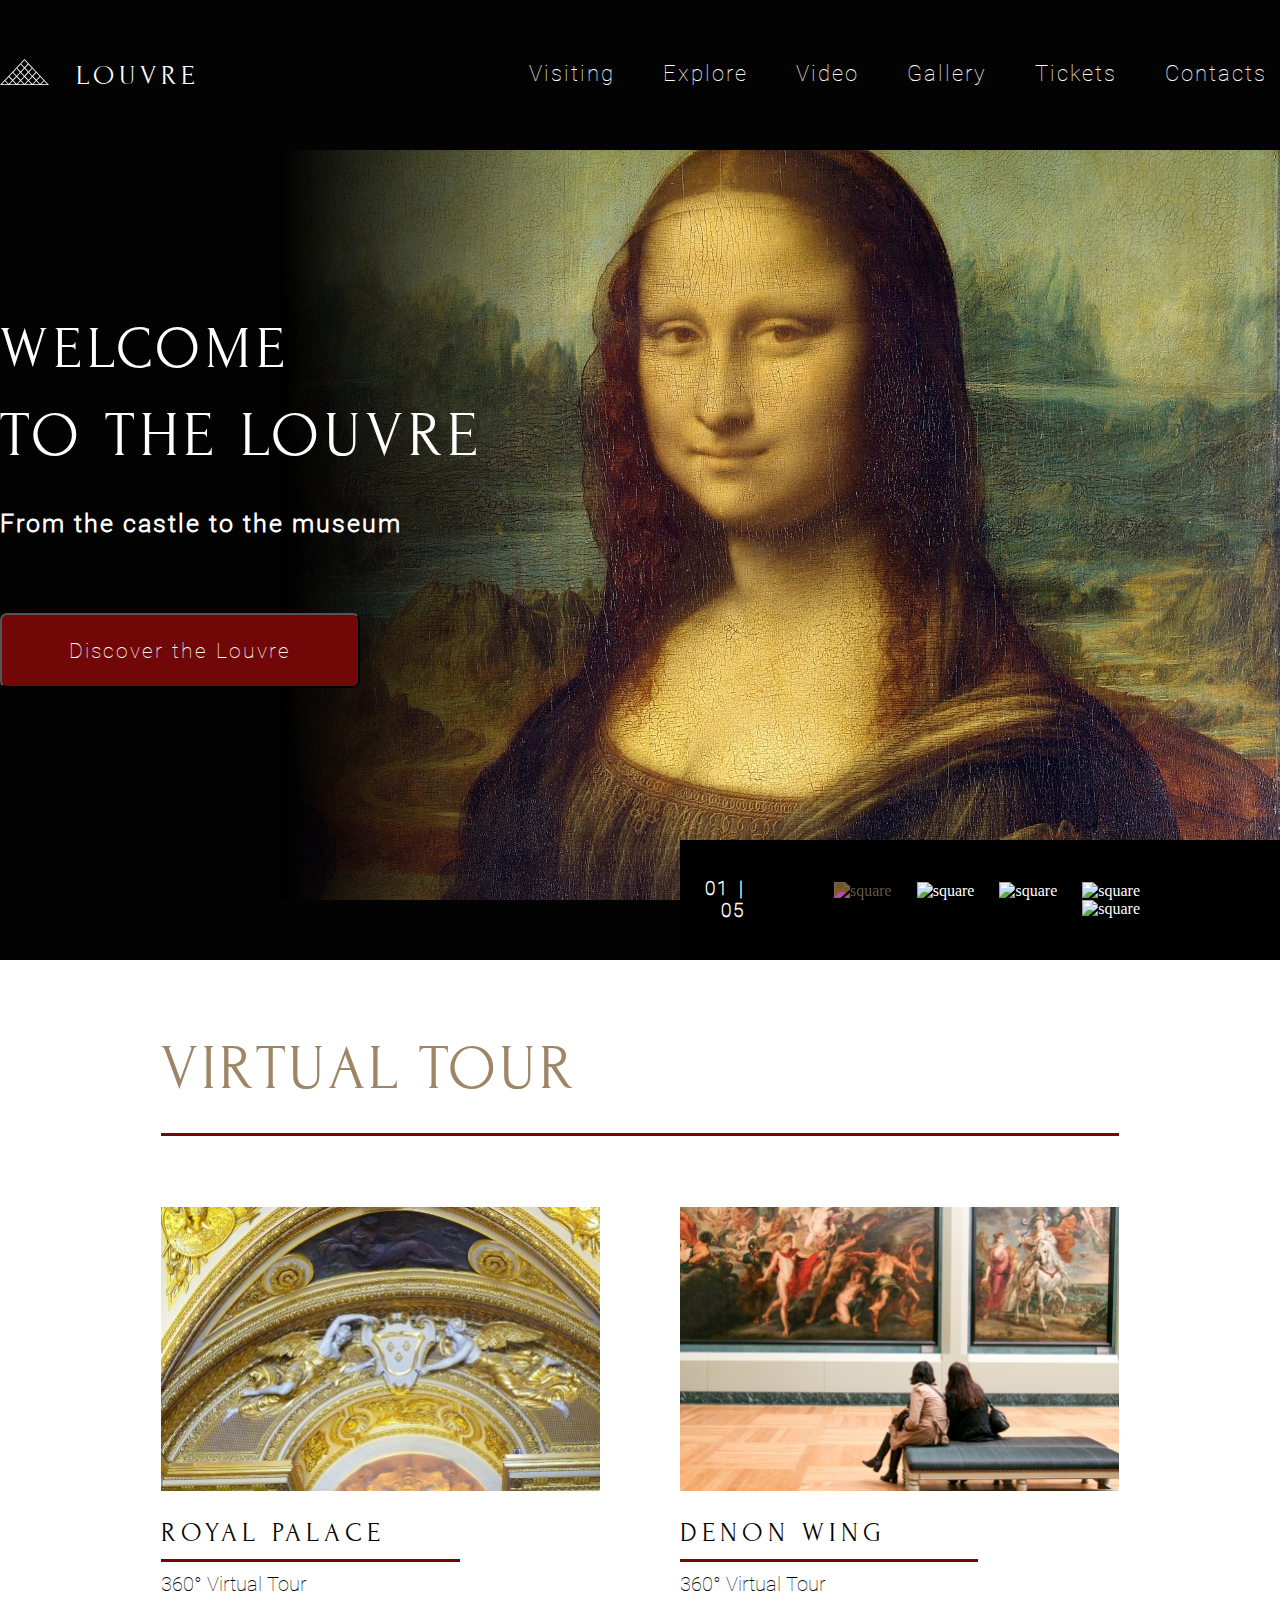
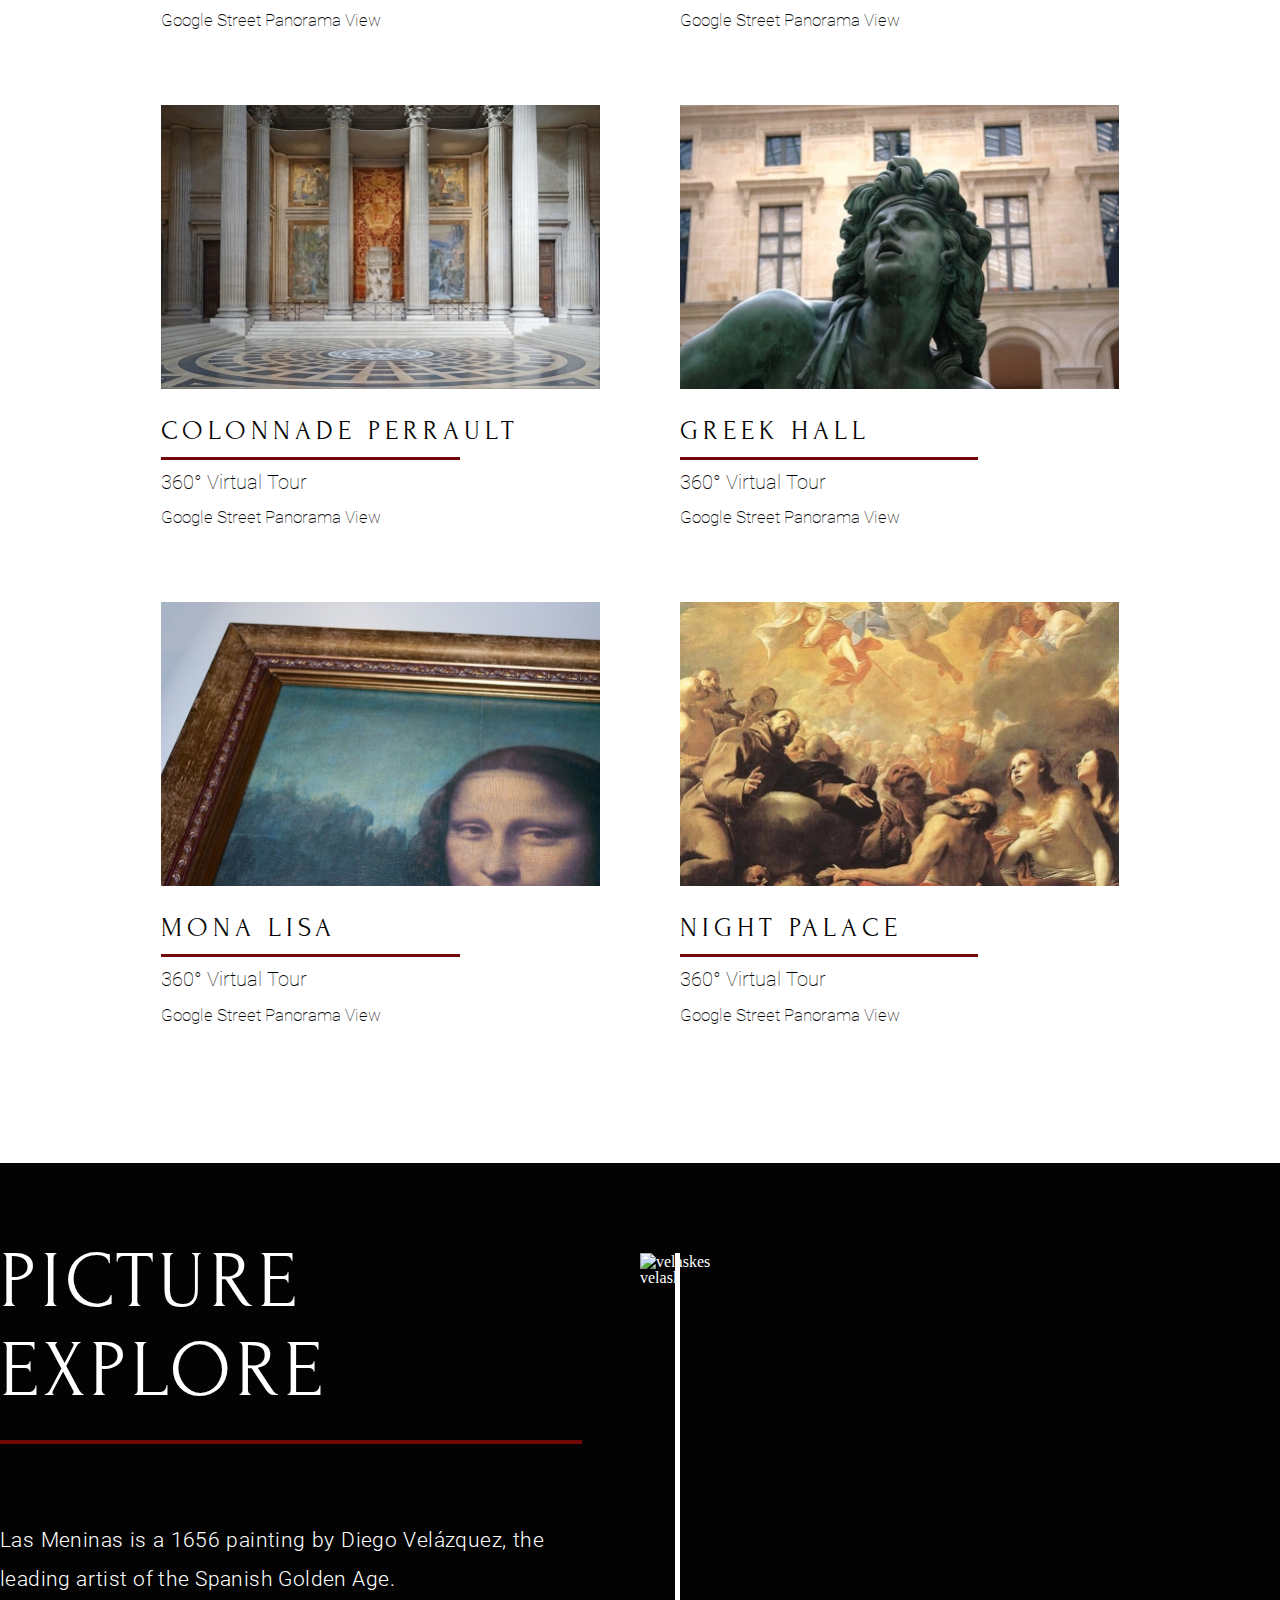
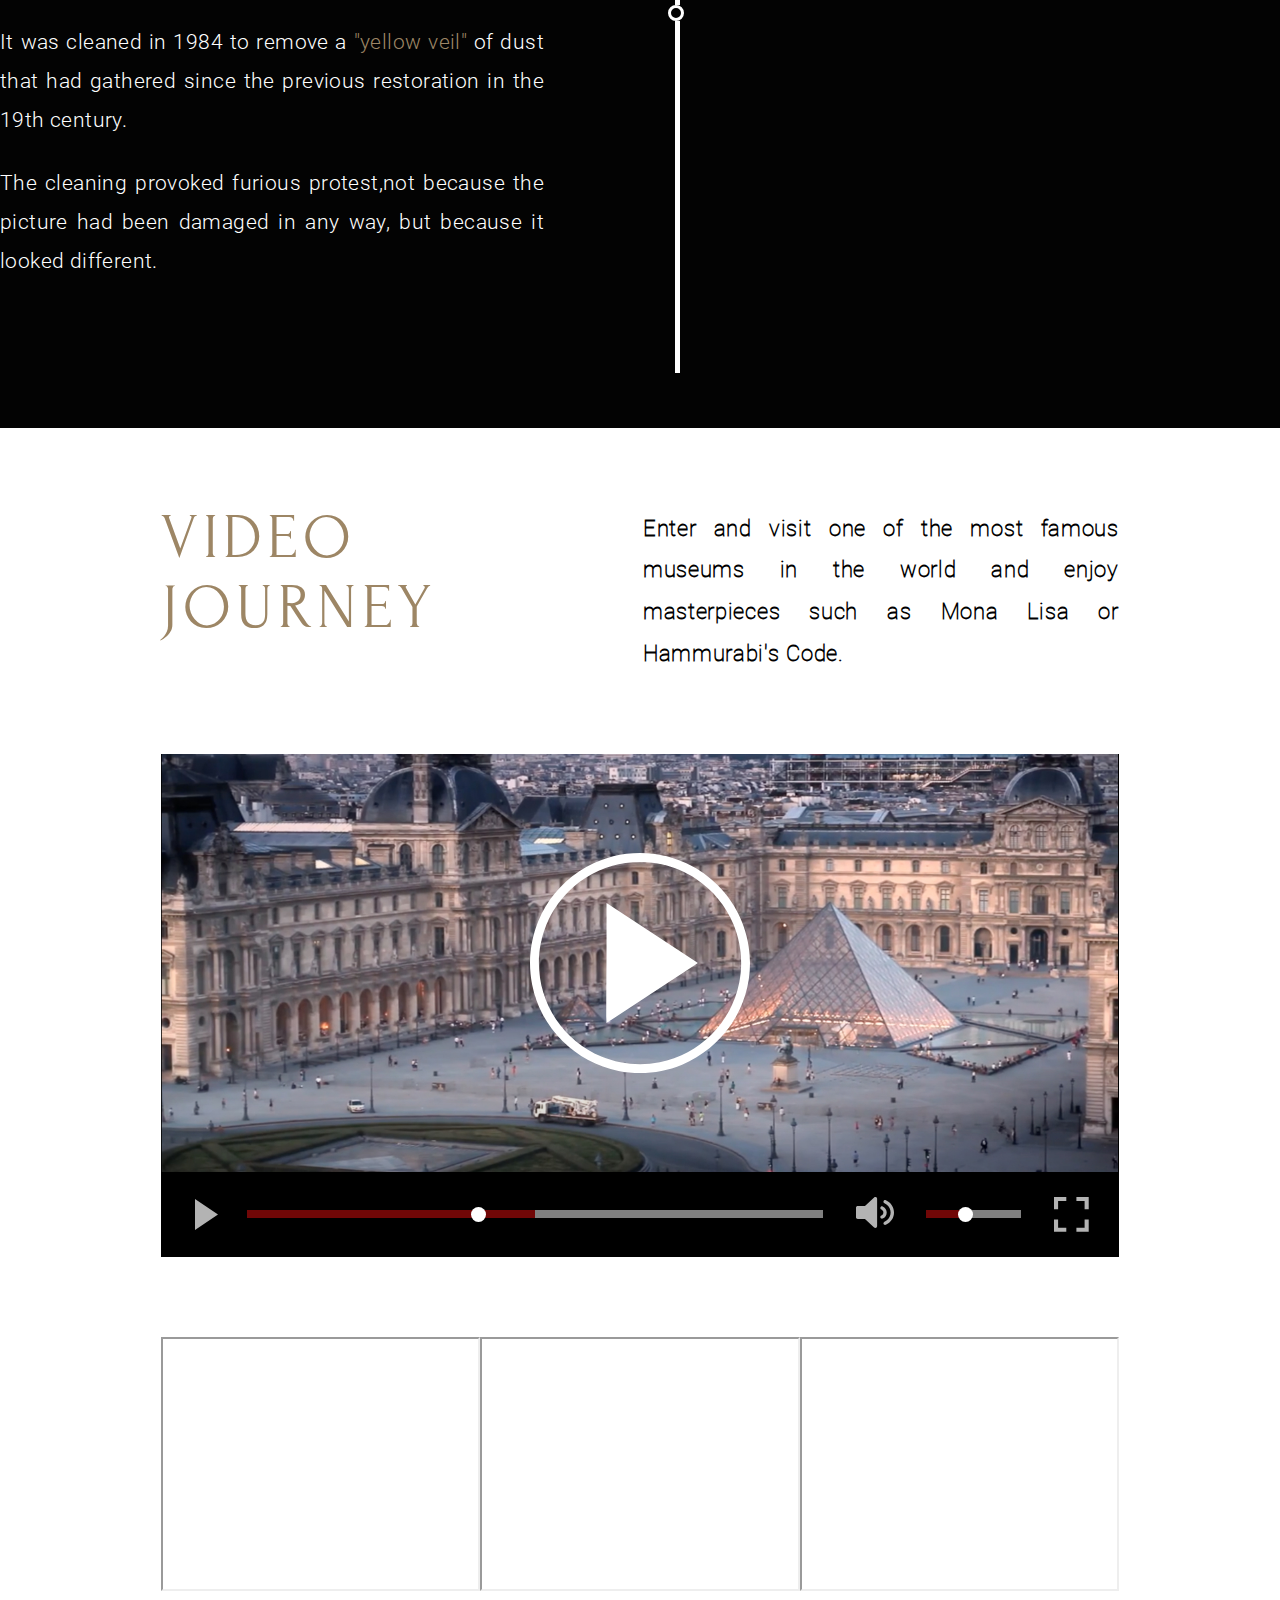
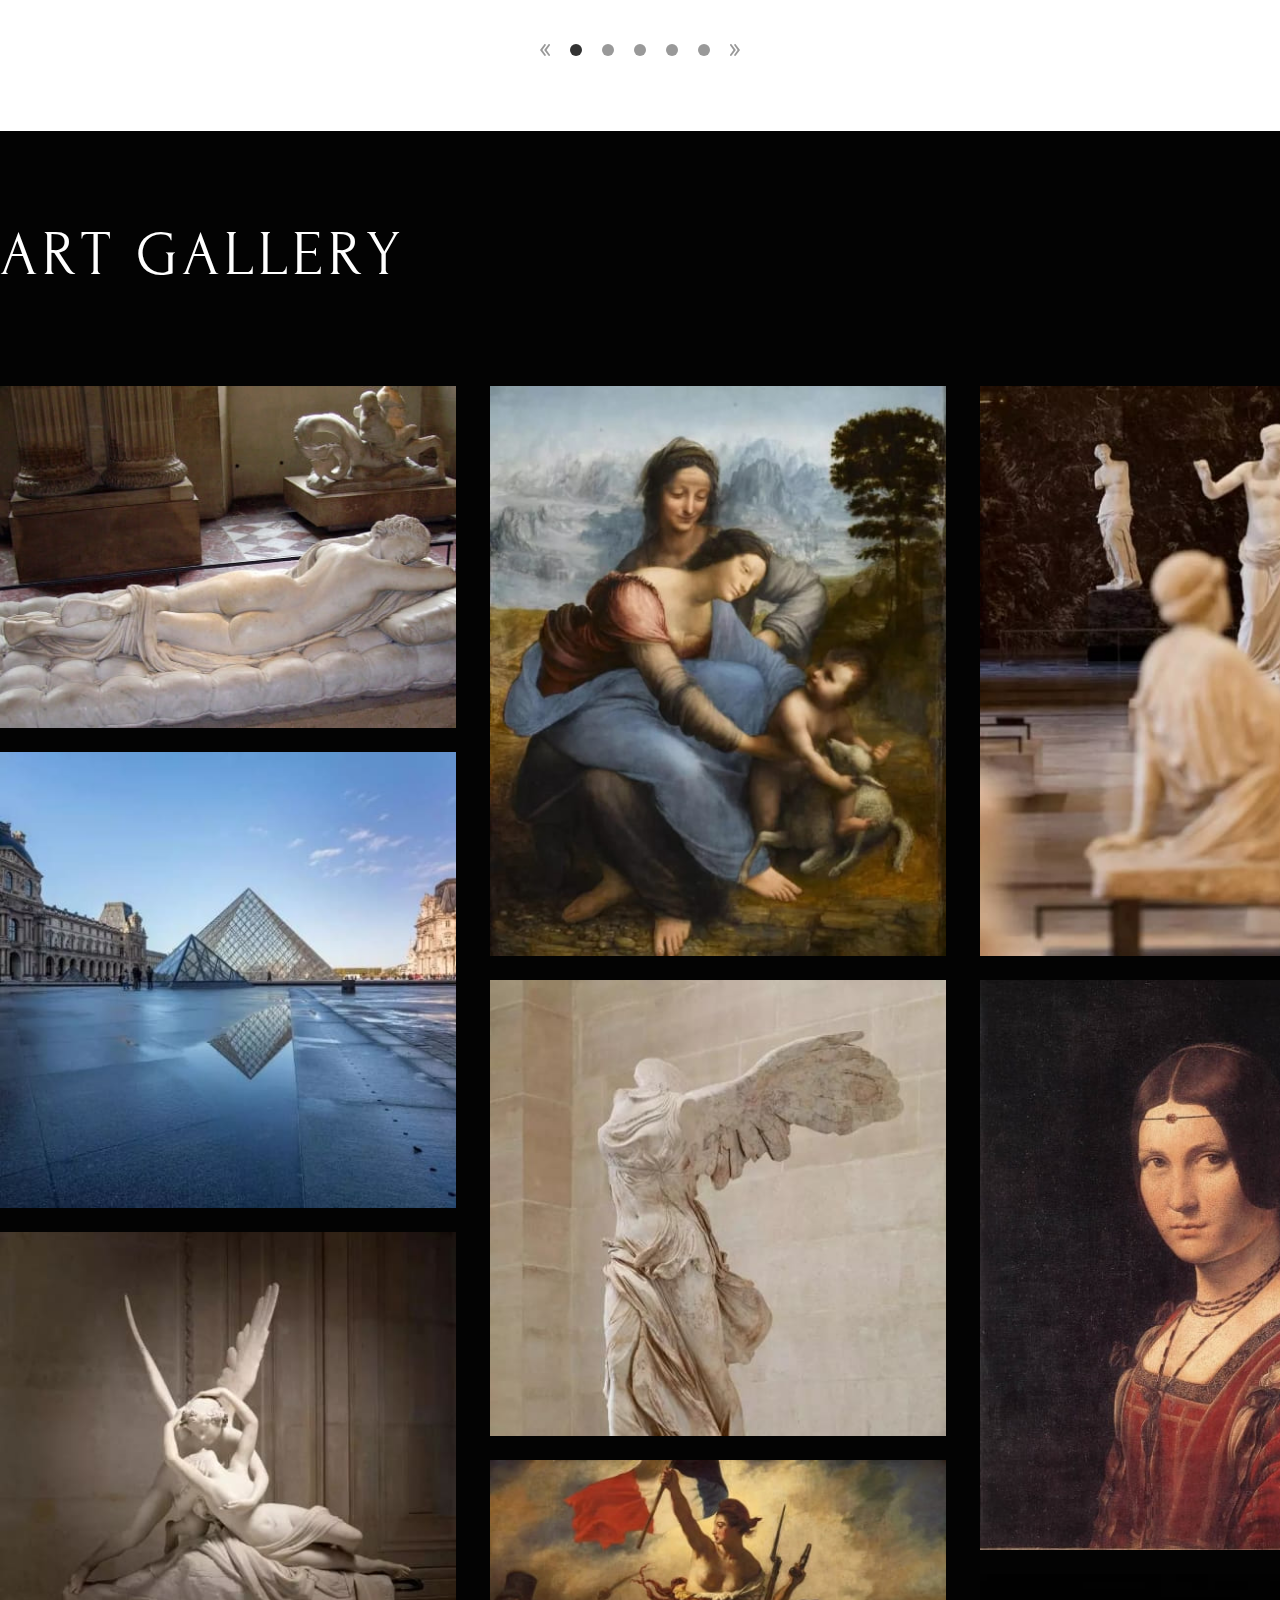
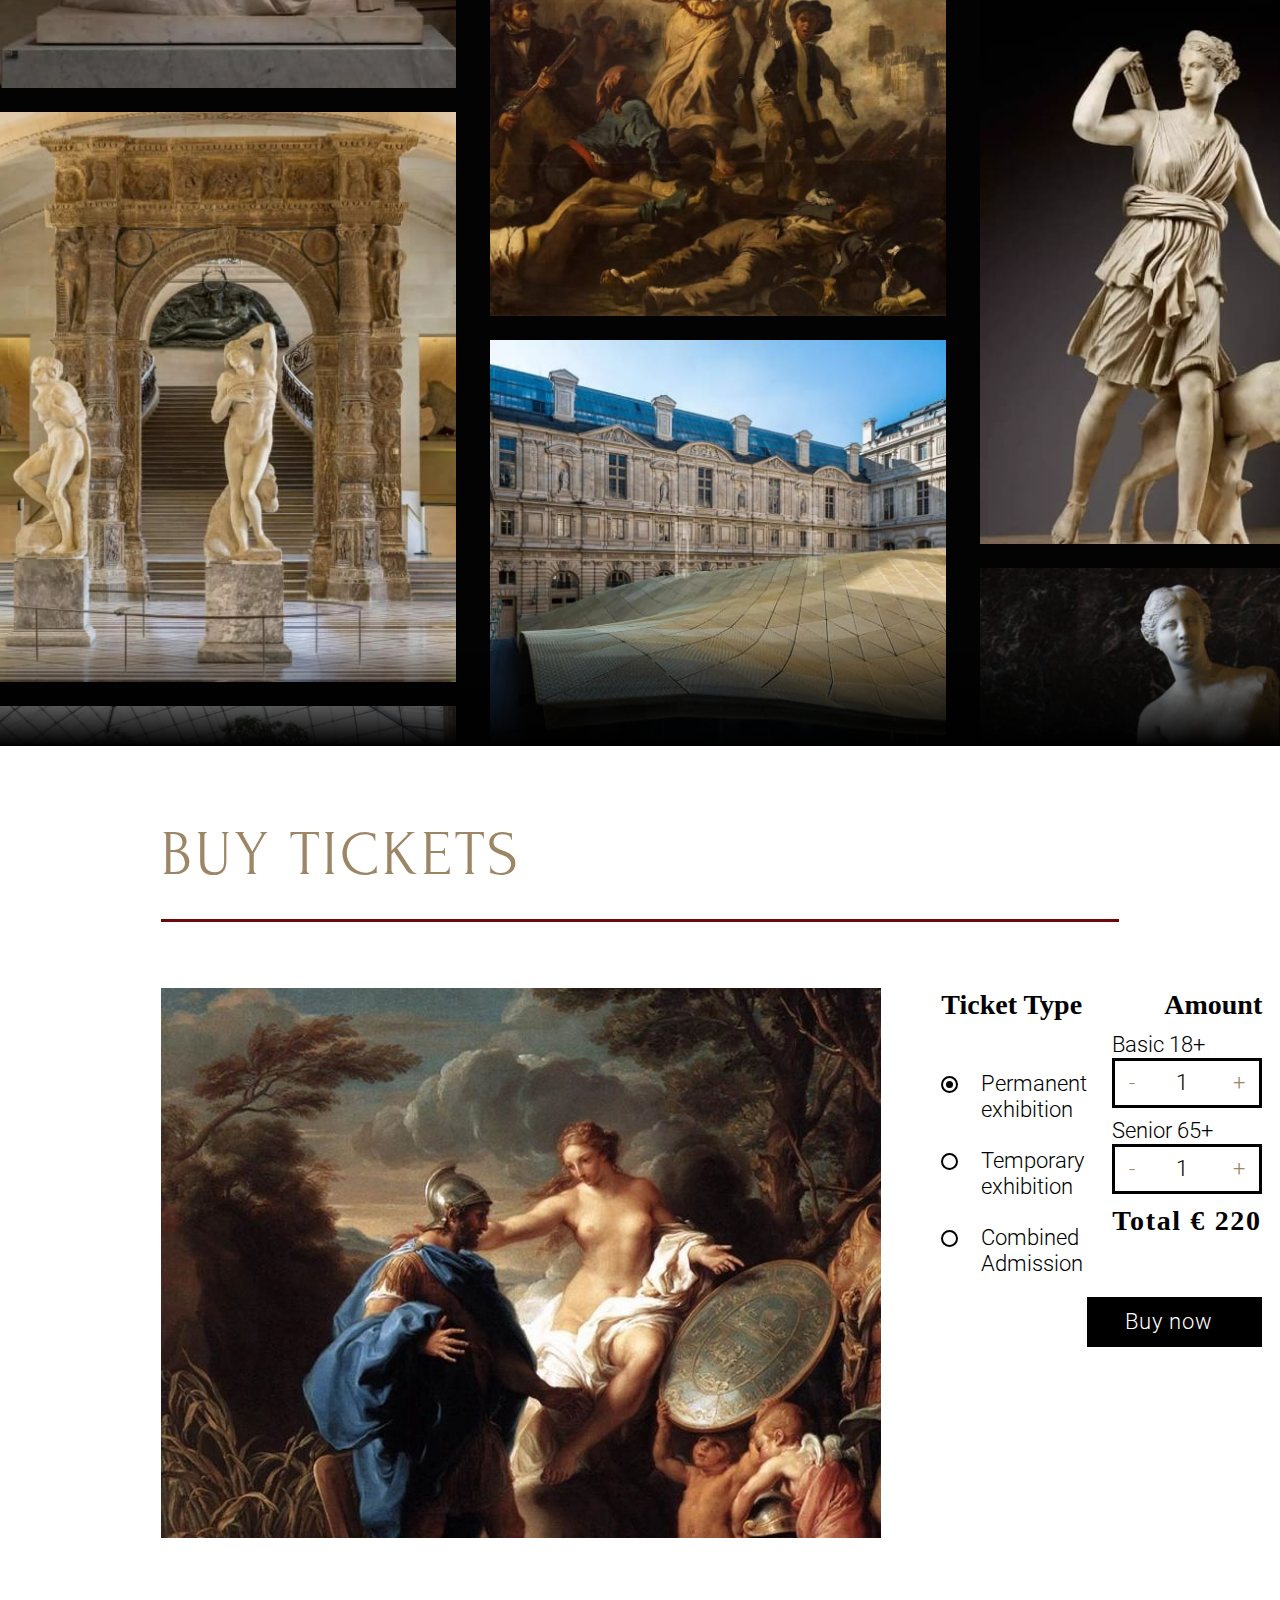
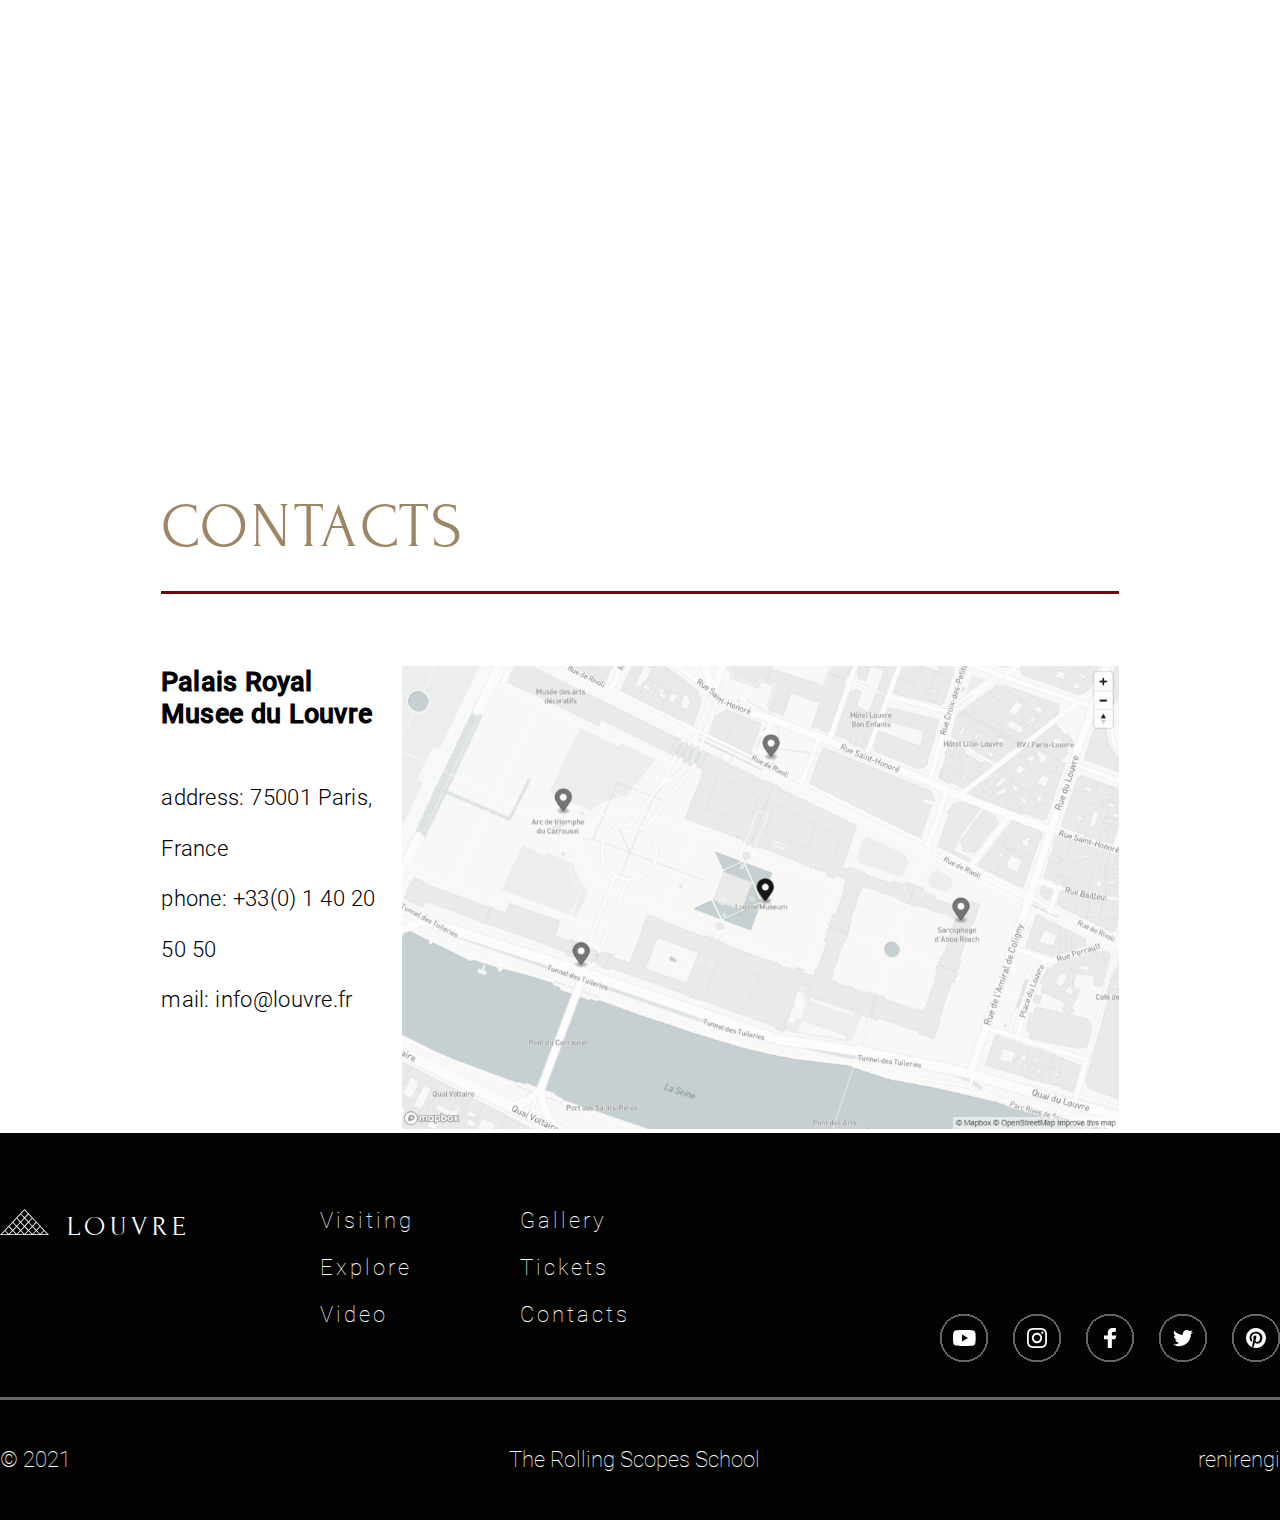
==== commit 803725b4: "fix:hyghujy" ====
--- a/museum/index.html
+++ b/museum/index.html
@@ -157,10 +157,10 @@
             <button type="button"><img src="./assets/svg/Button_big.svg"></button>
           </div>
           <div class="controls">
-            <input class="volume hidden-1920 hidden-1024" type="range" value="40" min="0" max="100" step="1" class="progress-big">
+            <button class="volume  hidden-1920 hidden-1024" type="button"></button>
             <button class="play" type="button"><img src="./assets/svg/Play.svg"></button>
             <input type="range" value="40" min="0" max="100" step="1" class="progress-big">
-            <button class="volume hidden-420" type="button"><img src="./assets/svg/Volume.svg"></button>
+            <button class="volume2  hidden-420" type="button"><img src="./assets/svg/Volume.svg"></button>
             <input type="range" value="40" min="0" max="100" step="1" class="progress">
             <button class="fullscreen" type="button"><img src="./assets/svg/Fullskrin.svg"></button>
           </div>
@@ -363,6 +363,9 @@
             </div>
           </div>
           <div class="content-right">
+            <div class="content-right-image">
+              <img src="assets/img/form/Rectangle.jpg" alt="">
+            </div>
             <div class="content-right-top">
               <p class="content-right-top-title">Overview</p>
               <p class="content-right-top-tour">Tour to Louvre</p>
@@ -394,6 +397,7 @@
               <p class="content-right-middle-total-p">Total:<span class="total-price">60 </span>€</p>
             </div>
             <div class="credit-card"></div>
+            <div class="credit-card-double hidden-1920 hidden-1024 hidden-768"></div>
             <button type="submit" class="book-btn">Book</button>
           </div>
         </form>
--- a/museum/style.css
+++ b/museum/style.css
@@ -87,8 +87,7 @@
 }
 
 .wrap-dark {
-  padding-left: 12.6%;
-  padding-right: 12.6%;
+  margin: 0 auto;
   background-color: var(--bg-dark);
   color: var(--font-white);
 }
@@ -170,6 +169,11 @@
     .wrap-video {
       padding-right: 2.6%;
       padding-left: 2.6%;
+    }
+
+    .wrap-video{
+      padding-top: 42px;
+      padding-bottom: 79px;
     }
  
     .container {
@@ -186,6 +190,11 @@
       padding-right: 4.7%;
       padding-left: 4.7%;
     }
+
+    .wrap-video{
+      padding-top: 36px;
+      padding-bottom: 40px;
+    }
     
     .container {
       margin: 0px auto;
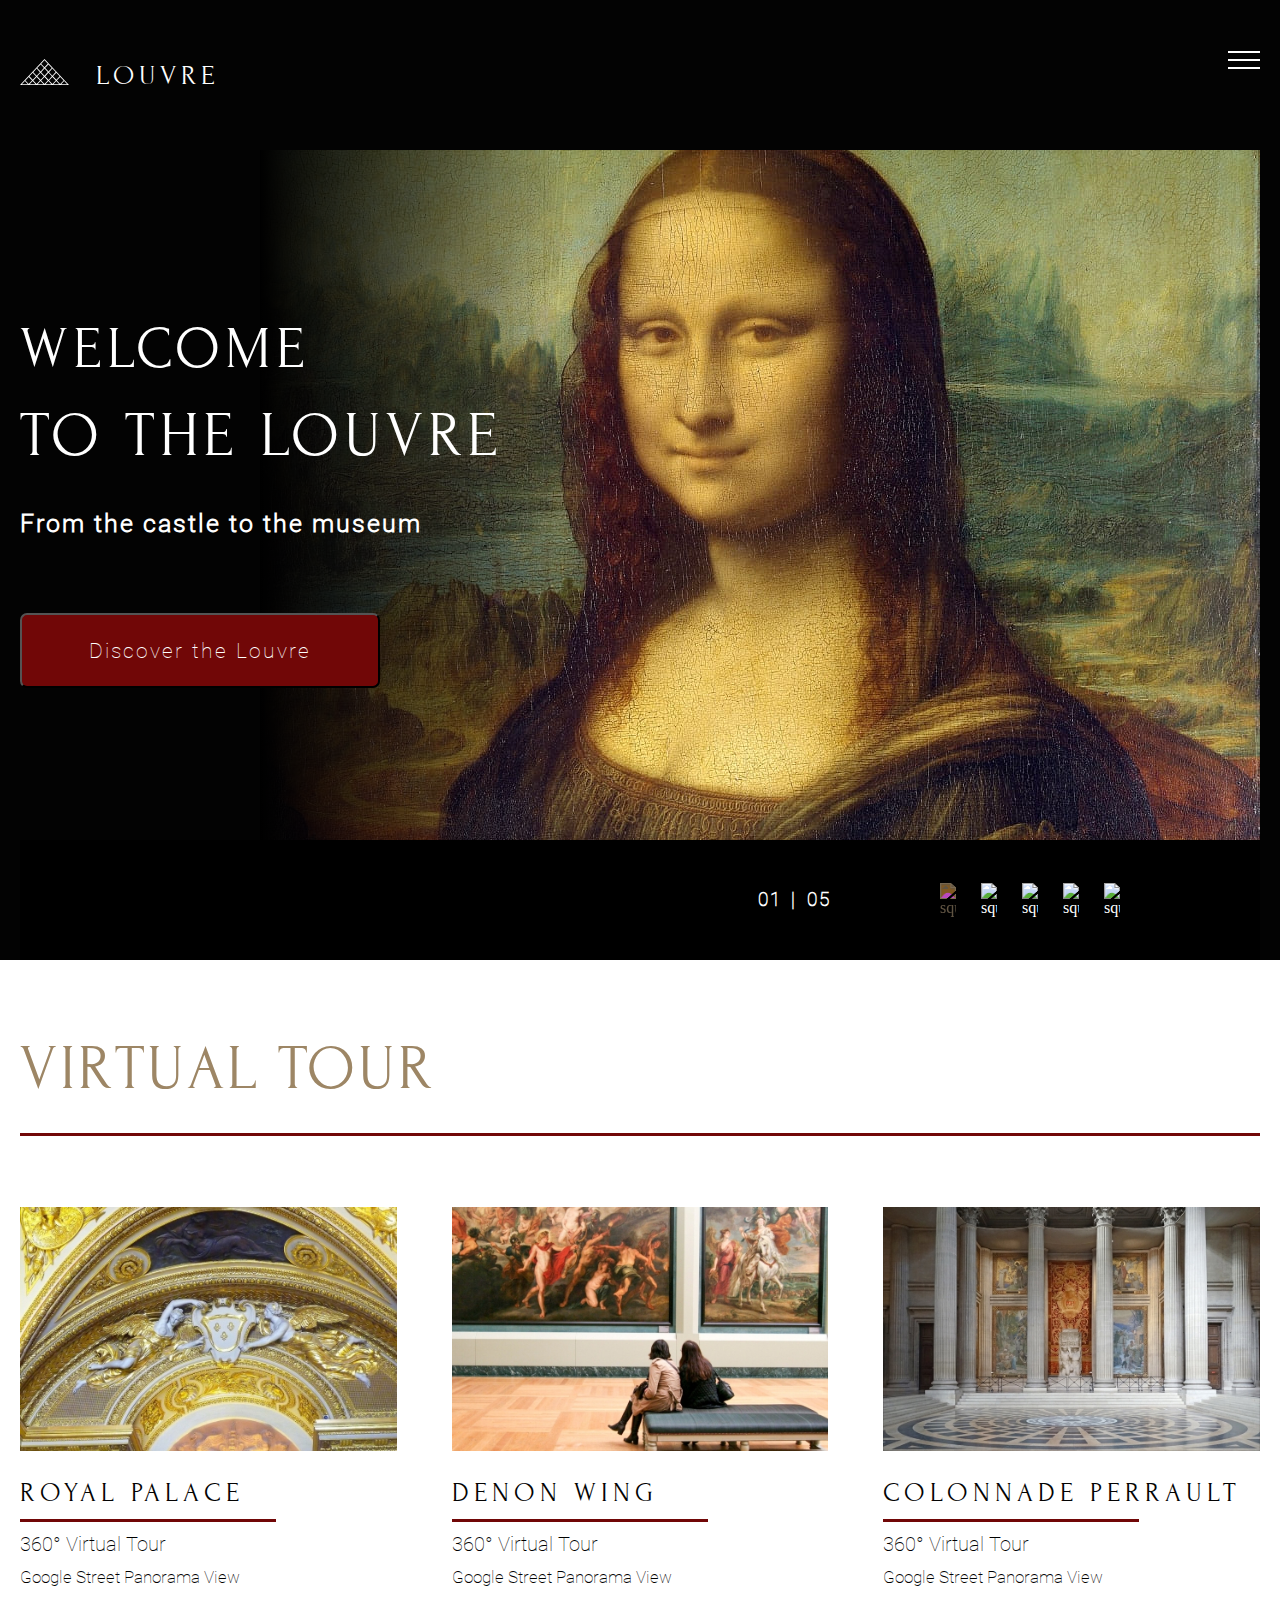
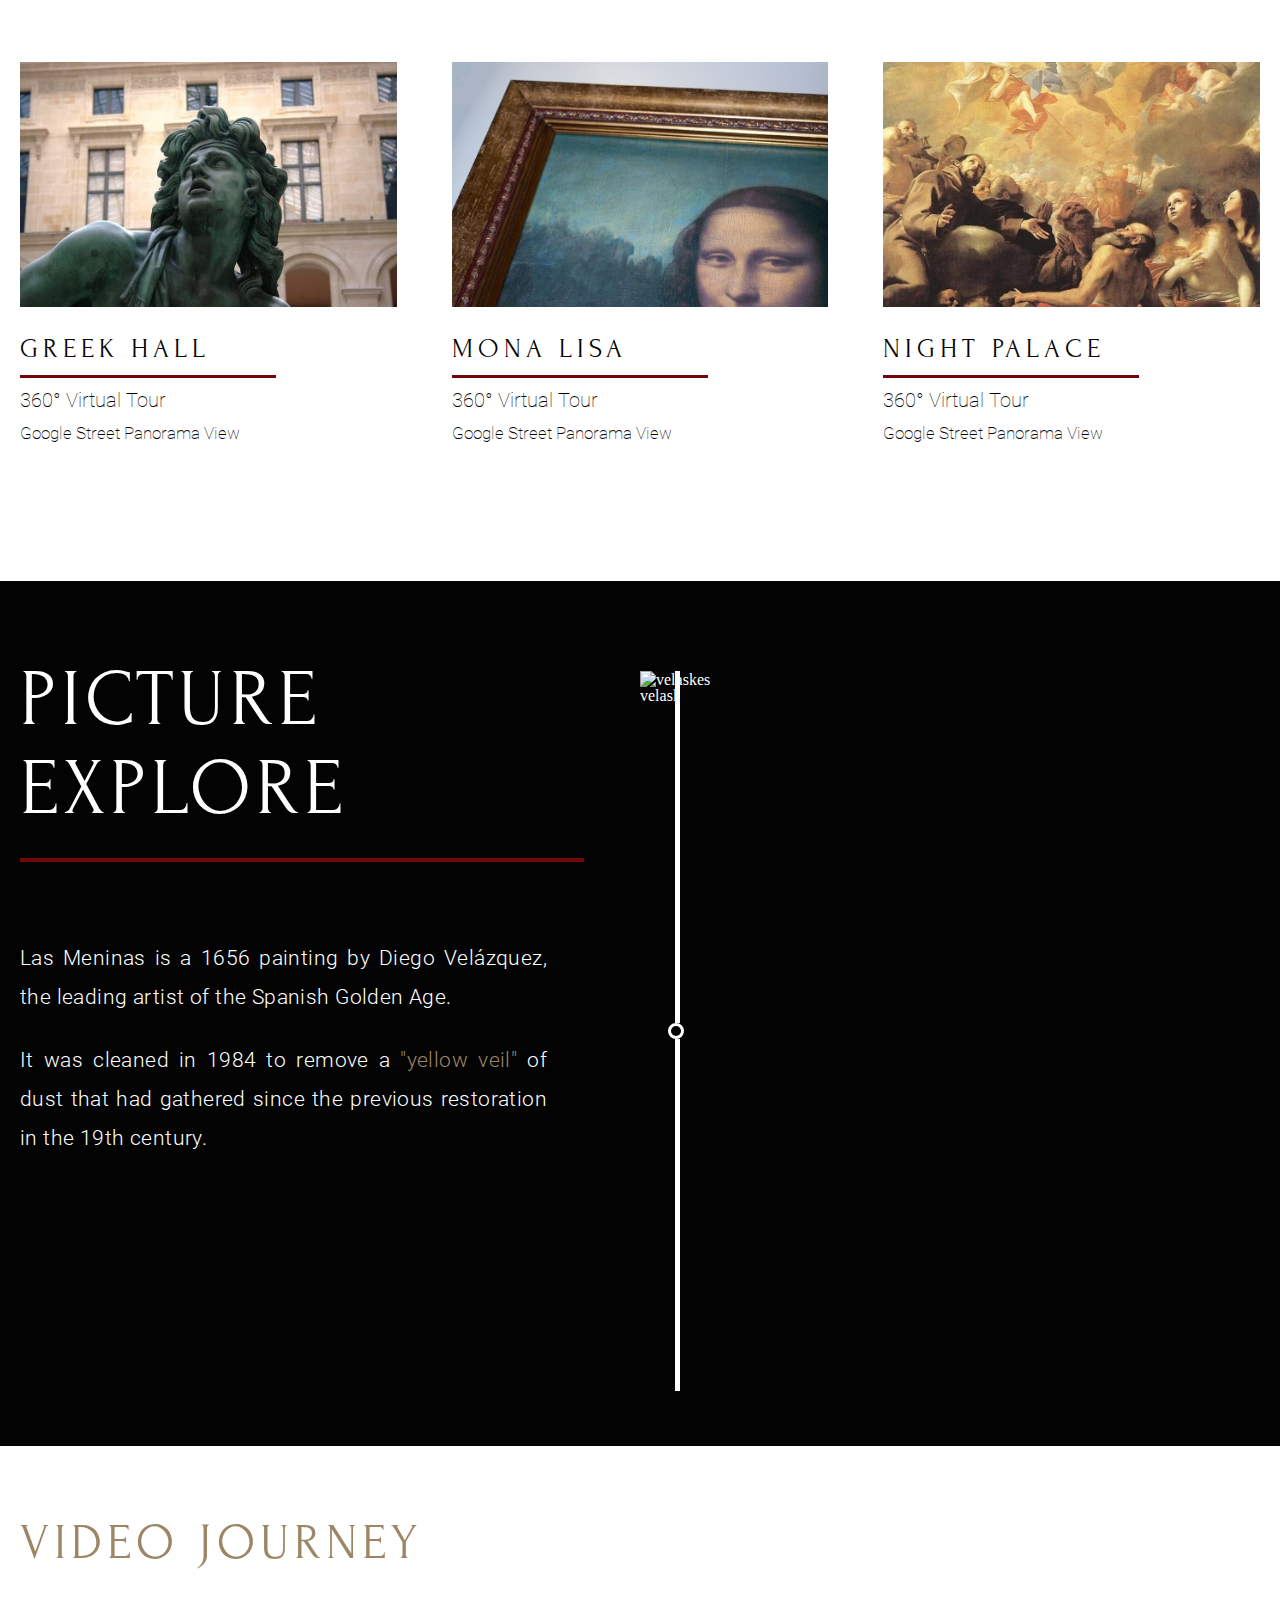
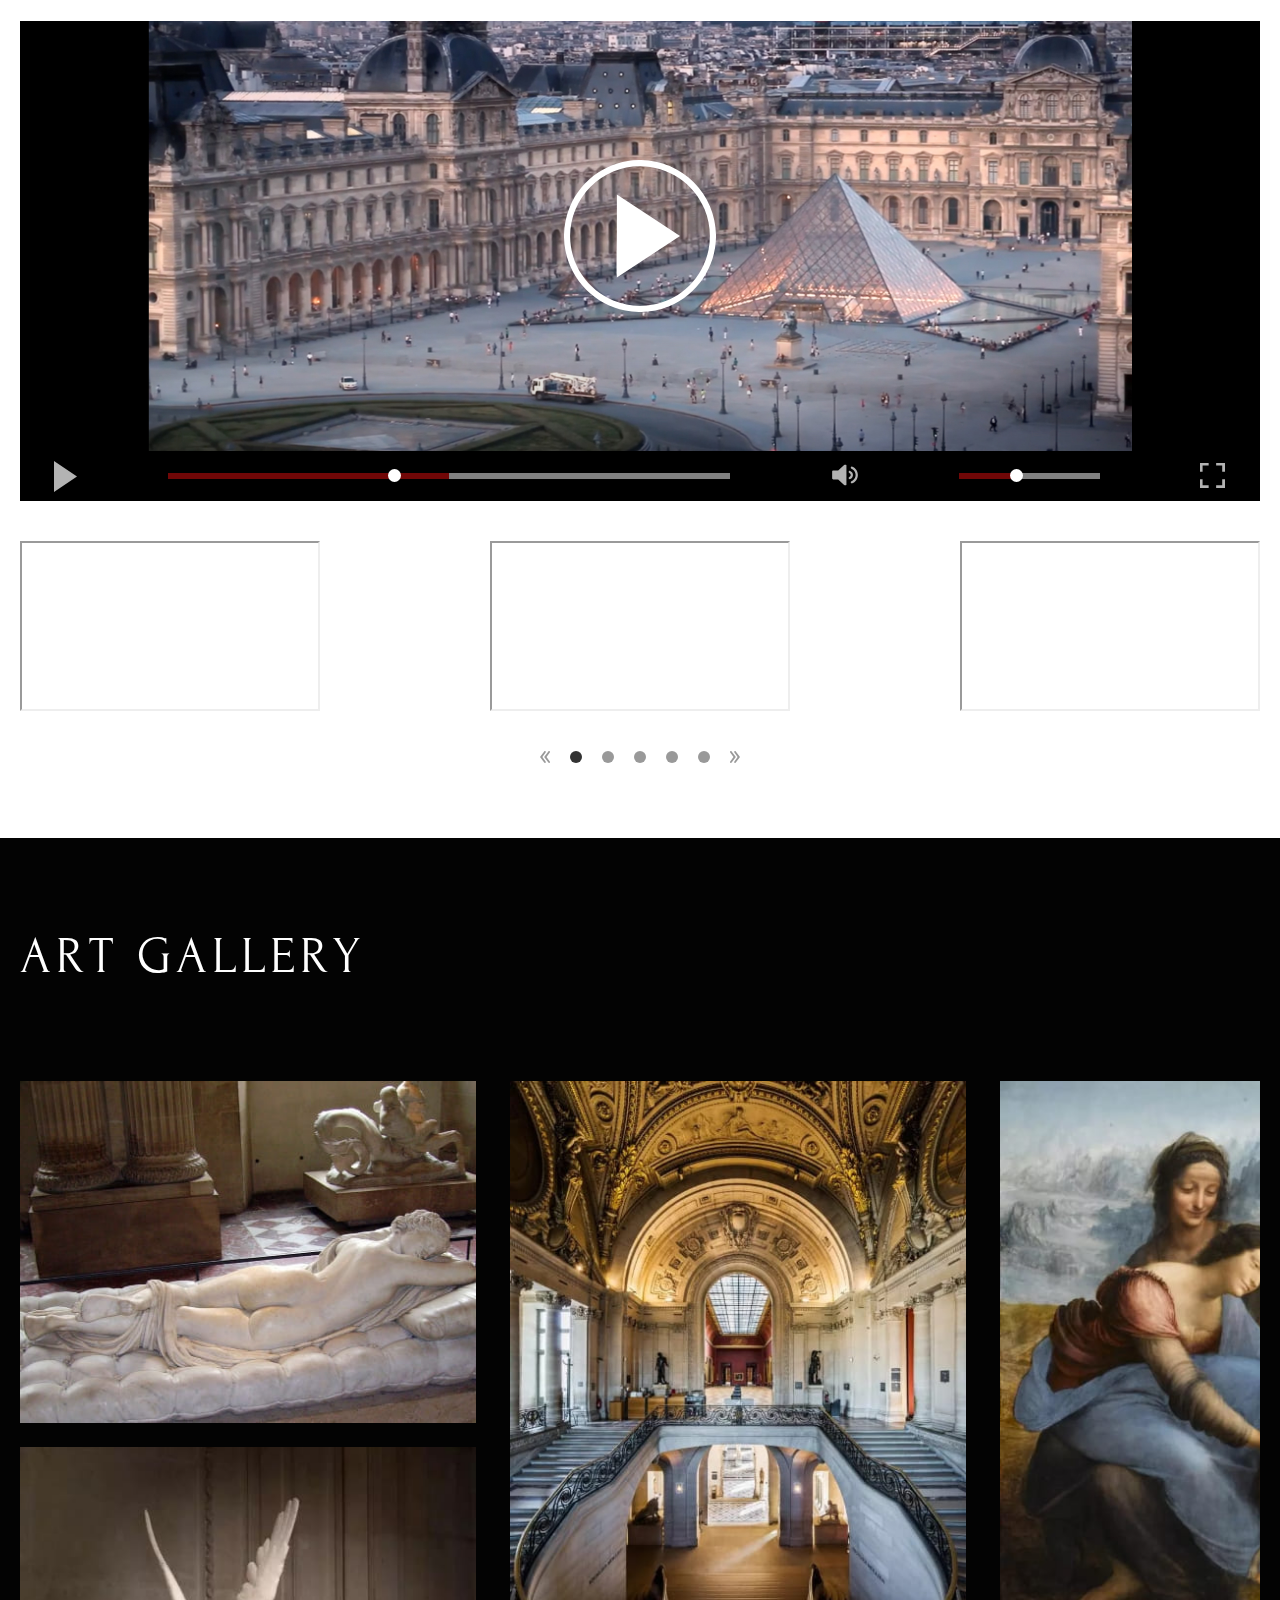
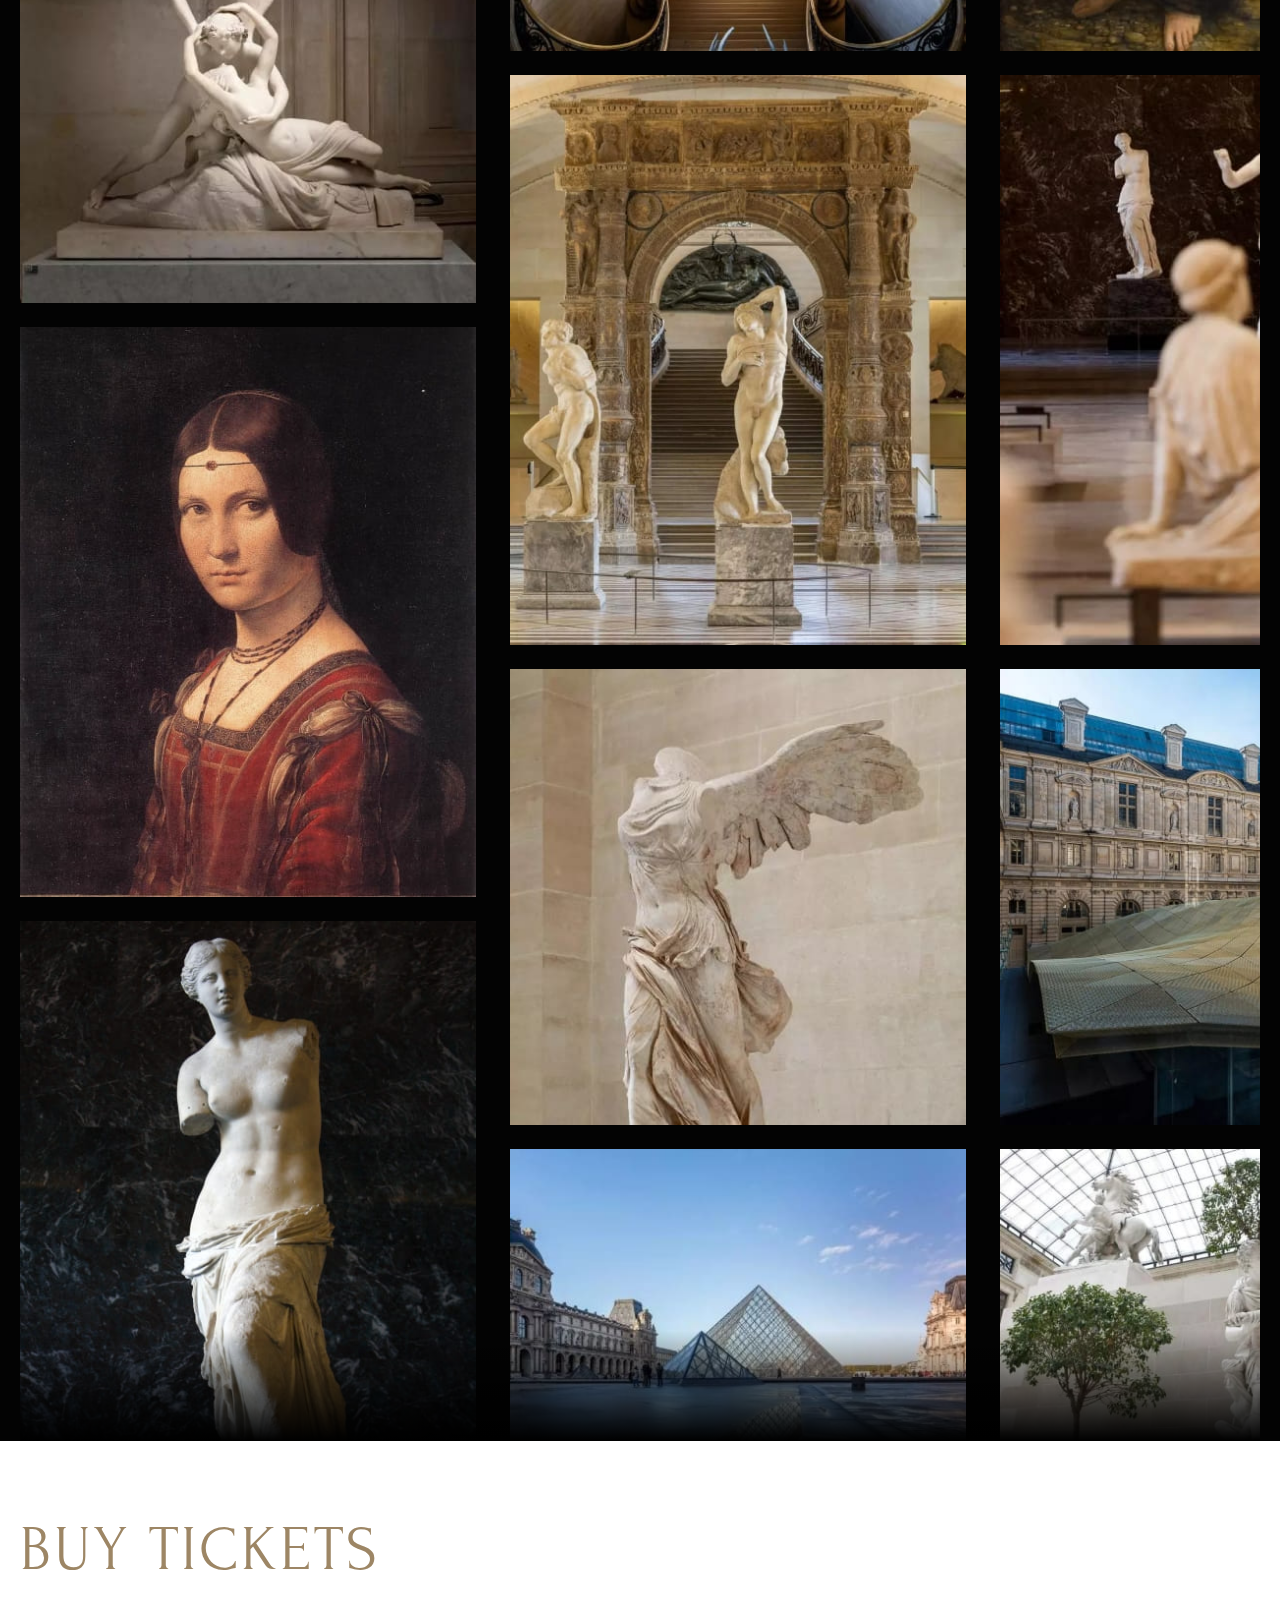
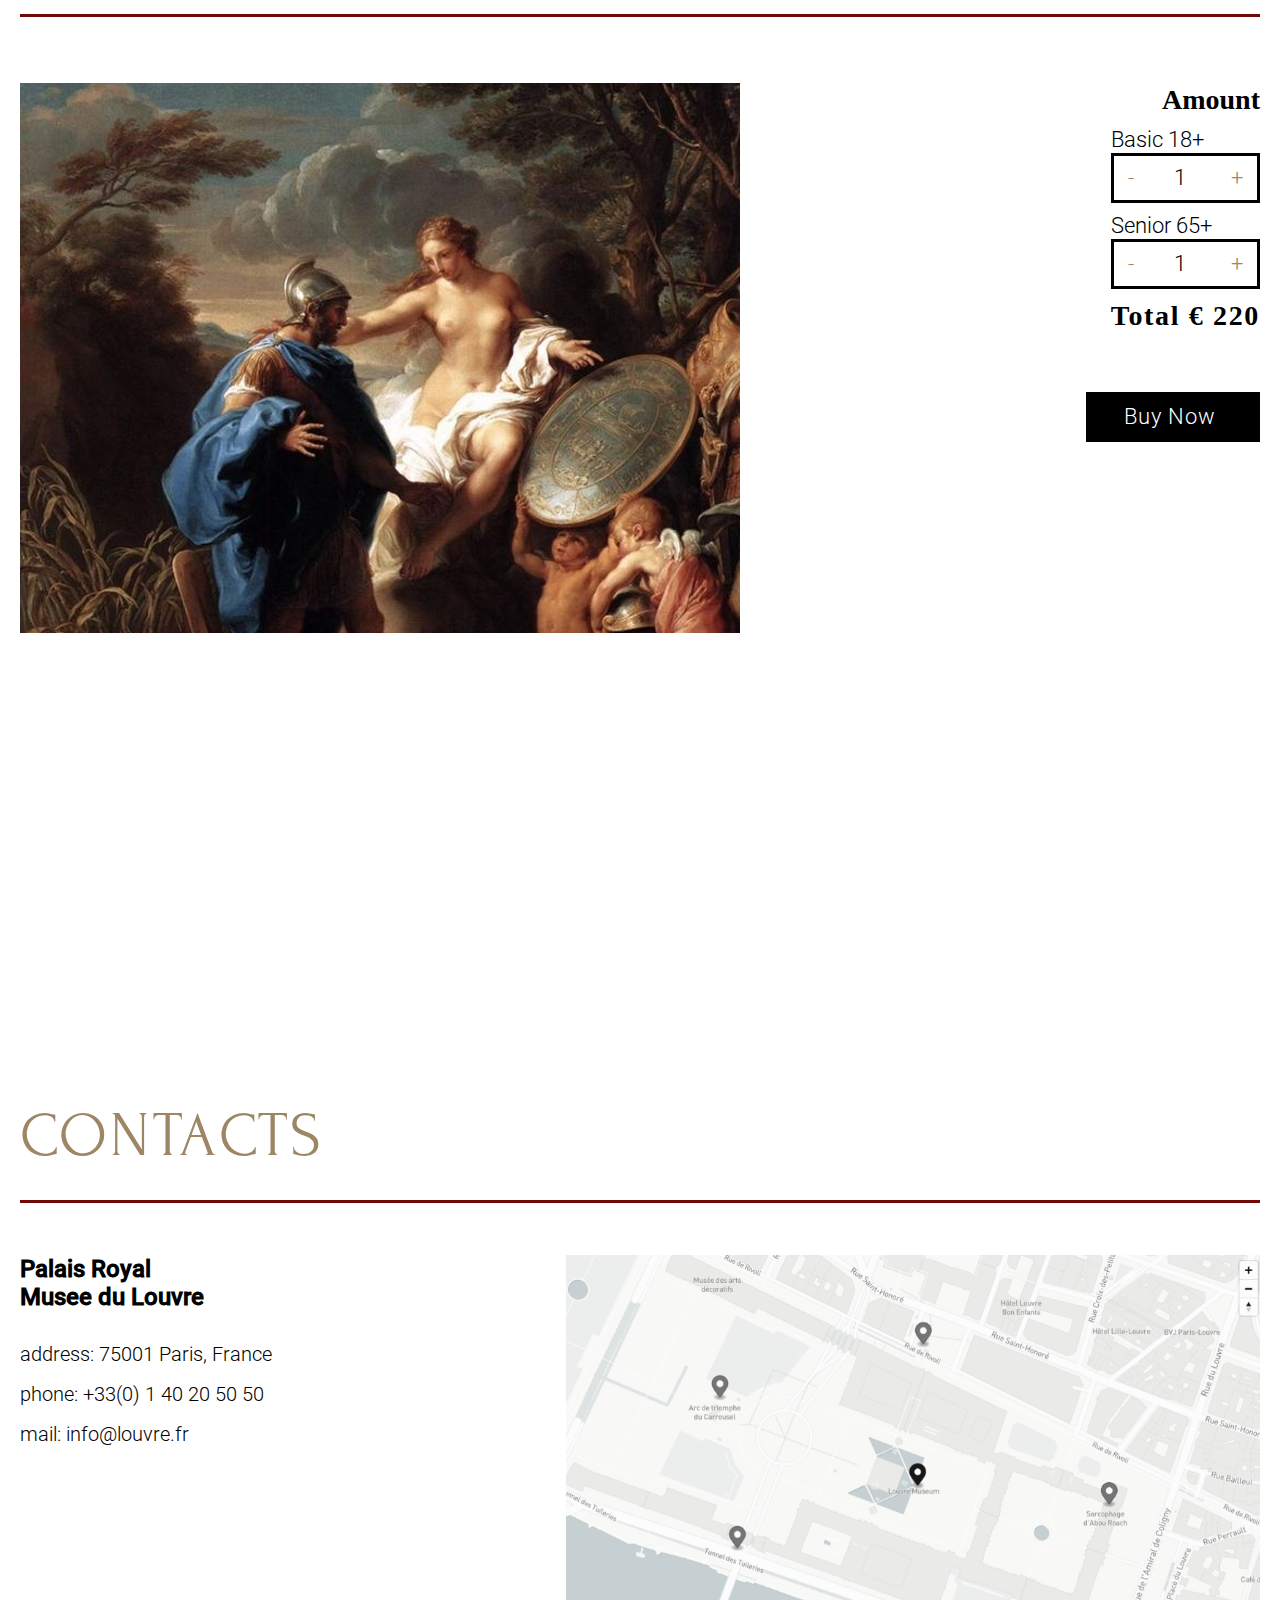
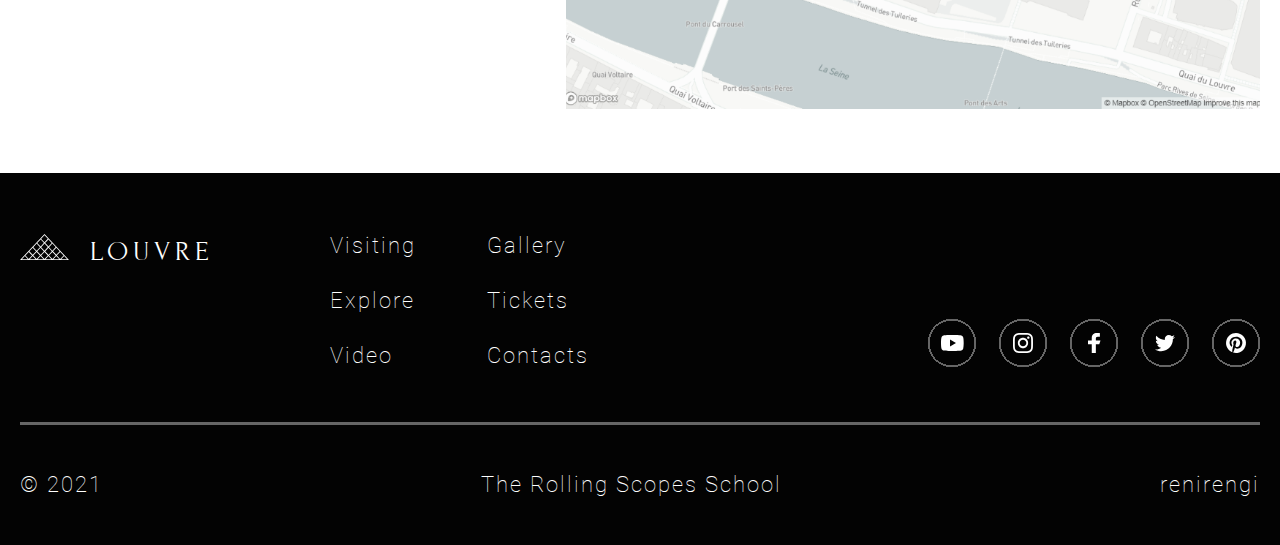
==== commit e696e2a4: "hiujhiu" ====
--- a/museum/index.html
+++ b/museum/index.html
@@ -30,13 +30,43 @@
           <label class="menu-btn" for="menu-toggle">
           <span></span>
           </label>
-          <ul class="menu-box">
-            <li class="menu-item"><a href="#visiting">Visiting > </a></li>
-            <li class="menu-item"><a href="#explore">Explore > </a></li>
-            <li class="menu-item"><a href="#video">Video > </a></li>
-            <li class="menu-item"><a href="#tickets">Tickets > </a></li>
-            <li class="menu-item"><a href="#contacts">Contacts > </a></li>
+          <div class="menu-box">
+          <ul>
+            <li class="image-icon menu-icon"><img src="./assets/svg/Frame.svg" alt="logo"><span>Louvre</span></li>
+            <li class="menu-item"><a href="#visiting">Visiting</a><img class="Oimg" src="assets/img/vhgfvg.png" alt=""></li>
+            <li class="menu-item"><a href="#explore">Explore</a><img class="Oimg" src="assets/img/vhgfvg.png" alt=""></li>
+            <li class="menu-item"><a href="#video">Video</a><img class="Thimg" src="assets/img/vhgfvg.png" alt=""></li>
+            <li class="menu-item"><a href="#gallery">Gallery</a><img class="Fimg" src="assets/img/vhgfvg.png" alt=""></li>
+            <li class="menu-item"><a href="#tickets">Tickets</a><img class="Fyimg" src="assets/img/vhgfvg.png" alt=""></li>
+            <li class="menu-item"><a href="#contacts">Contacts</a><img class="Simg" src="assets/img/vhgfvg.png" alt=""></li>
           </ul>
+          <div class="menu-768-img hidden-1024"></div>
+          <img class="hidden-1024" src="assets/img/menu1.jpg" alt="">
+          <img class="hidden-1024" src="assets/img/menu2.jpg" alt="">
+          <img class="hidden-1024" src="assets/img/menu3.jpg" alt="">
+          <div class="menu-768-link hidden-1024">
+            <nav class="hidden-1024">
+              <ul>
+                <li>
+                  <a href="https://www.youtube.com/user/louvre "><img class="hidden-1024" src="./assets/svg/Youtube.svg " alt="Youtube "></a>
+                </li>
+                <li>
+                  <a href="https://www.instagram.com/museelouvre/ "><img class="hidden-1024" src="./assets/svg/Instagram.svg " alt="Instagram "></a>
+                </li>
+                <li>
+                  <a href="https://www.facebook.com/museedulouvre "><img class="hidden-1024" src="./assets/svg/Facebook.svg " alt="Facebook "></a>
+                </li>
+                <li>
+                  <a href="http://twitter.com/museelouvre.html "><img class="hidden-1024" src="./assets/svg/Twitter.svg " alt="Twitter "></a>
+                </li>
+                <li>
+                  <a href="https://www.pinterest.fr/museedulouvre/ "><img class="hidden-1024" src="./assets/svg/Pinterest.svg " alt="Pinterest "></a>
+                </li>
+              </ul>
+            </nav>
+          </div>
+          </div>
+          </div>
         </div>
       </div>
     </header>
@@ -149,7 +179,7 @@
         <div class="container section video-section" id="video">
           <div class="text-video-section">
             <h2>Video Journey</h2>
-            <p class= "hidden-1024">Enter and visit one of the most famous museums in the world and enjoy masterpieces such as Mona Lisa or Hammurabi's Code.
+            <p class= "hidden-1024 hidden-768 hidden-420">Enter and visit one of the most famous museums in the world and enjoy masterpieces such as Mona Lisa or Hammurabi's Code.
           </div>
           <!-- Player -->
           <div class="video">
@@ -237,7 +267,7 @@
                   </div>
                   <span id="ticket-total-span">Total &#8364; 220</span>
                 </form>
-                <a href="#modal" id="total-button">Buy now</a>
+                <a href="#modal" id="total-button">Buy Now</a>
               </div>
             </div>
           </div>
@@ -249,7 +279,7 @@
           <div class="parallax-container">
             <div class="parallax-image"></div>
           </div>
-          <div class="wrap-white">
+          <div class="wrap-white contacts-wrap">
             <h2 id="contacts-title" class="title-underline">Contacts</h2>
             <div class="contacts-container">
               <div class="section-text-contacts">
@@ -311,7 +341,7 @@
       <div id="border"></div>
       <div class="container section footer-mini">
         <span>© 2021</span>
-        <span>The Rolling Scopes School</span>
+        <span class="hidden-420px">The Rolling Scopes School</span>
         <span>renirengi</span>
       </div>
     </footer>
--- a/museum/style.css
+++ b/museum/style.css
@@ -1,59 +1,59 @@
-@import 'header.css';
-
-@import 'welcome-section.css';
-
-@import 'visiting-section.css';
-
-@import 'explore-section.css';
-
-@import 'video-section.css';
-
-@import 'art-gallery.css';
-
-@import 'ticket-section.css';
-
-@import 'contacts-section.css';
-
-@import 'footer.css';
-
-@import 'dialog.css';
-
-@font-face {
+  @import 'header.css';
+
+  @import 'welcome-section.css';
+
+  @import 'visiting-section.css';
+
+  @import 'explore-section.css';
+
+  @import 'video-section.css';
+
+  @import 'art-gallery.css';
+
+  @import 'ticket-section.css';
+
+  @import 'contacts-section.css';
+
+  @import 'footer.css';
+
+  @import 'dialog.css';
+
+  @font-face {
   font-family: Roboto;
   src: url("./assets/fonts/Roboto-Thin.ttf");
-}
-
-@font-face {
+  }
+
+  @font-face {
   font-family: Roboto-regular;
   src: url("./assets/fonts/Roboto-Regular.ttf");
-}
-
-@font-face {
+  }
+
+  @font-face {
   font-family: Forum;
   src: url("./assets/fonts/Forum-Regular.ttf");
-}
-
-@font-face {
+  }
+
+  @font-face {
   font-family: Roboto-bold;
   src: url("./assets/fonts/Roboto-Bold.ttf");
-}
-
-@font-face {
+  }
+
+  @font-face {
   font-family: Roboto-medium;
   src: url("./assets/fonts/Roboto-Medium.ttf");
-}
-
-@font-face {
+  }
+
+  @font-face {
   font-family: Roboto-light;
   src: url("./assets/fonts/Roboto-Light.ttf");
-}
-
-@font-face {
+  }
+
+  @font-face {
   font-family: Roboto-thin;
   src: url("./assets/fonts/Roboto-Thin.ttf");
-}
-
-:root {
+  }
+
+  :root {
   --bg-dark: #030303;
   --dark-red: #710707;
   --font-gold: #9d8665;
@@ -65,75 +65,74 @@
   --Roboto-light: 'Roboto-light', sans-serif;
   --Roboto-regular: 'Roboto-regular', sans-serif;
   --Roboto-thin: 'Roboto-thin', sans-serif;
-}
-
-* {
+  }
+
+  * {
   box-sizing: border-box;
   margin: 0;
   padding: 0;
-}
-
-a {
+  }
+
+  a {
   text-decoration: none;
-}
-
-html {
+  }
+
+  html {
   scroll-behavior: smooth;
-}
-
-.wrap-body {
-  max-height: 6250px;
-  overflow: hidden;
-}
-
-.wrap-dark {
+  }
+
+  img{
+    object-fit: cover;
+  } 
+
+   .wrap-dark {
   margin: 0 auto;
   background-color: var(--bg-dark);
   color: var(--font-white);
-}
-
-.wrap-dark a:link {
+  }
+
+  .wrap-dark a:link {
   color: var(--font-white);
-}
-
-.wrap-dark a:visited {
+  }
+
+  .wrap-dark a:visited {
   color: var(--font-white);
-}
-
-.wrap-dark a:hover {
+  }
+
+  .wrap-dark a:hover {
   color: var(--font-gold);
-}
-
-.wrap-white {
+  }
+
+  .wrap-white {
   padding-left: 12.6%;
   padding-right: 12.6%;
   background-color: var(--font-white);
   max-height: 2150px;
- 
-}
-
-.wrap-video {
+
+  }
+
+  .wrap-video {
   padding-left: 12.6%;
   padding-right: 12.6%;
   padding-top: 75px;
   padding-bottom: 75px;
   background-color: var(--font-white);
-}
-
-.container {
+  }
+
+  .container {
   margin: 0px auto;
   max-height: 9934px;
   max-width: 1440px;
-}
-
-.title-padding {
+  }
+
+  .title-padding {
   text-align: justify;
   font-family: var(--Roboto);
   font-size: 30px;
   letter-spacing: 3px;
-}
-
-.section-title {
+  }
+
+  .section-title {
   justify-content: space-between;
   margin: 0px;
   padding-bottom: 11px;
@@ -141,65 +140,69 @@
   font-family: "Forum", sans-serif;
   font-size: 80px;
   text-transform: uppercase;
-}
-
-
-@media (max-width: 1024px)
+  }
+
+
+  @media (max-width: 1473px) and (min-width: 1024px)
   {
-    .wrap-dark,
-    .wrap-white,
-    .wrap-video {
-      padding-right: 20px;
-      padding-left: 20px;
-    }
-    
-    .container {
-      margin: 0px auto;
-      /*max-width: 984px;*/
-    }
-    
-    .wrap-video{
-      padding-top: 60px;
-    }
+  .wrap-dark,
+  .wrap-white,
+  .wrap-video {
+  padding-right: 20px;
+  padding-left: 20px;
+  }
+
+  .hidden-1024{
+   display:none;
+  }
+
+  .container {
+  margin: 0px auto;
+  /*max-width: 984px;*/
+  }
+
+  .wrap-video{
+  padding-top: 60px;
+  }
   }
 
   @media (max-width: 768px)
   { .wrap-dark,
-    .wrap-white,
-    .wrap-video {
-      padding-right: 2.6%;
-      padding-left: 2.6%;
-    }
-
-    .wrap-video{
-      padding-top: 42px;
-      padding-bottom: 79px;
-    }
- 
-    .container {
-      margin: 0px auto;
-      max-width: 728px;
-    }
-  }
-   
+  .wrap-white,
+  .wrap-video {
+  padding-right: 2.6%;
+  padding-left: 2.6%;
+  }
+
+  .wrap-video{
+  padding-top: 42px;
+  padding-bottom: 79px;
+  }
+
+  .container {
+  margin: 0px auto;
+  max-width: 728px;
+  }
+  }
+
   @media (max-width:420px)
   {  
-    .wrap-dark,
-    .wrap-white,
-    .wrap-video {
-      padding-right: 4.7%;
-      padding-left: 4.7%;
-    }
-
-    .wrap-video{
-      padding-top: 36px;
-      padding-bottom: 40px;
-    }
-    
-    .container {
-      margin: 0px auto;
-      max-width: 380px;
-    
-  }
-   
+  .wrap-dark,
+  .wrap-white,
+  .wrap-video {
+  padding-right: 4.7%;
+  padding-left: 4.7%;
+  }
+
+  .wrap-video{
+  padding-top: 36px;
+  padding-bottom: 40px;
+  }
+
+  .container {
+  margin: 0px auto;
+  max-width: 380px;
+
+  }
+
   }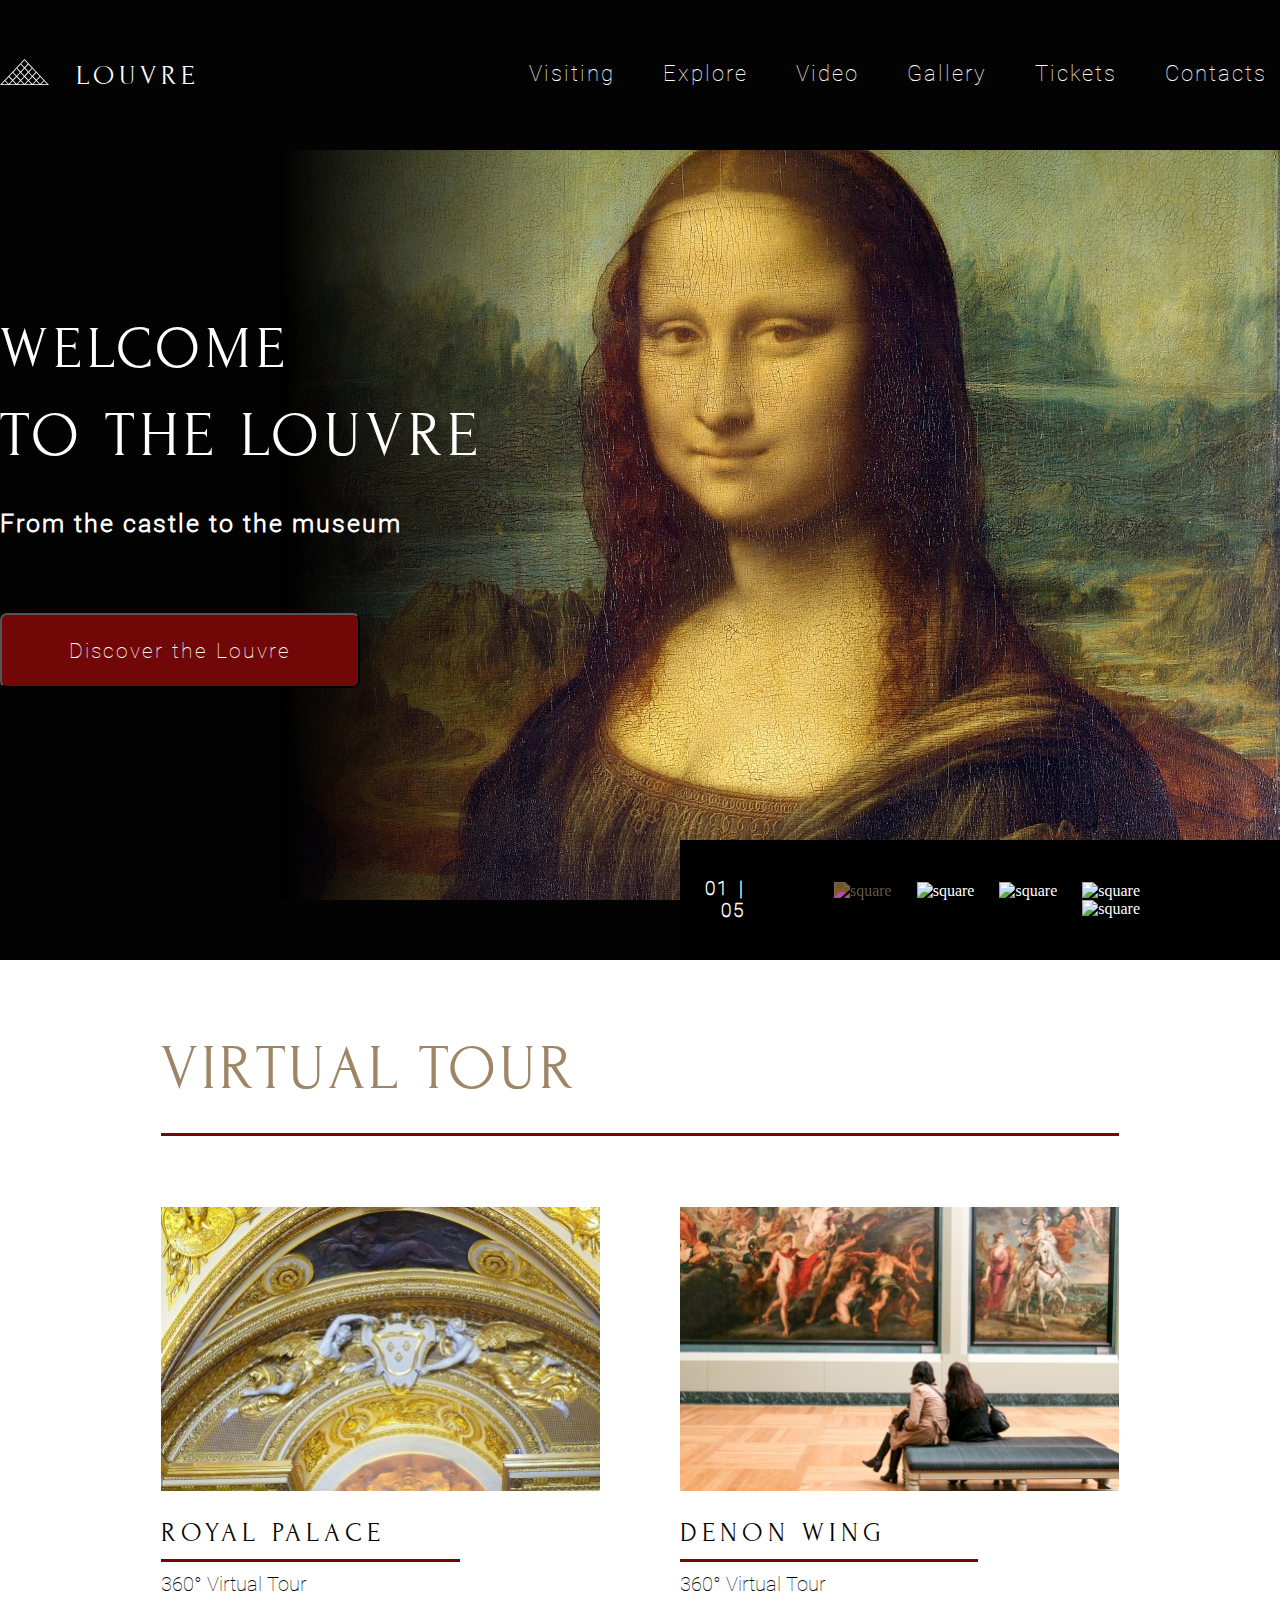
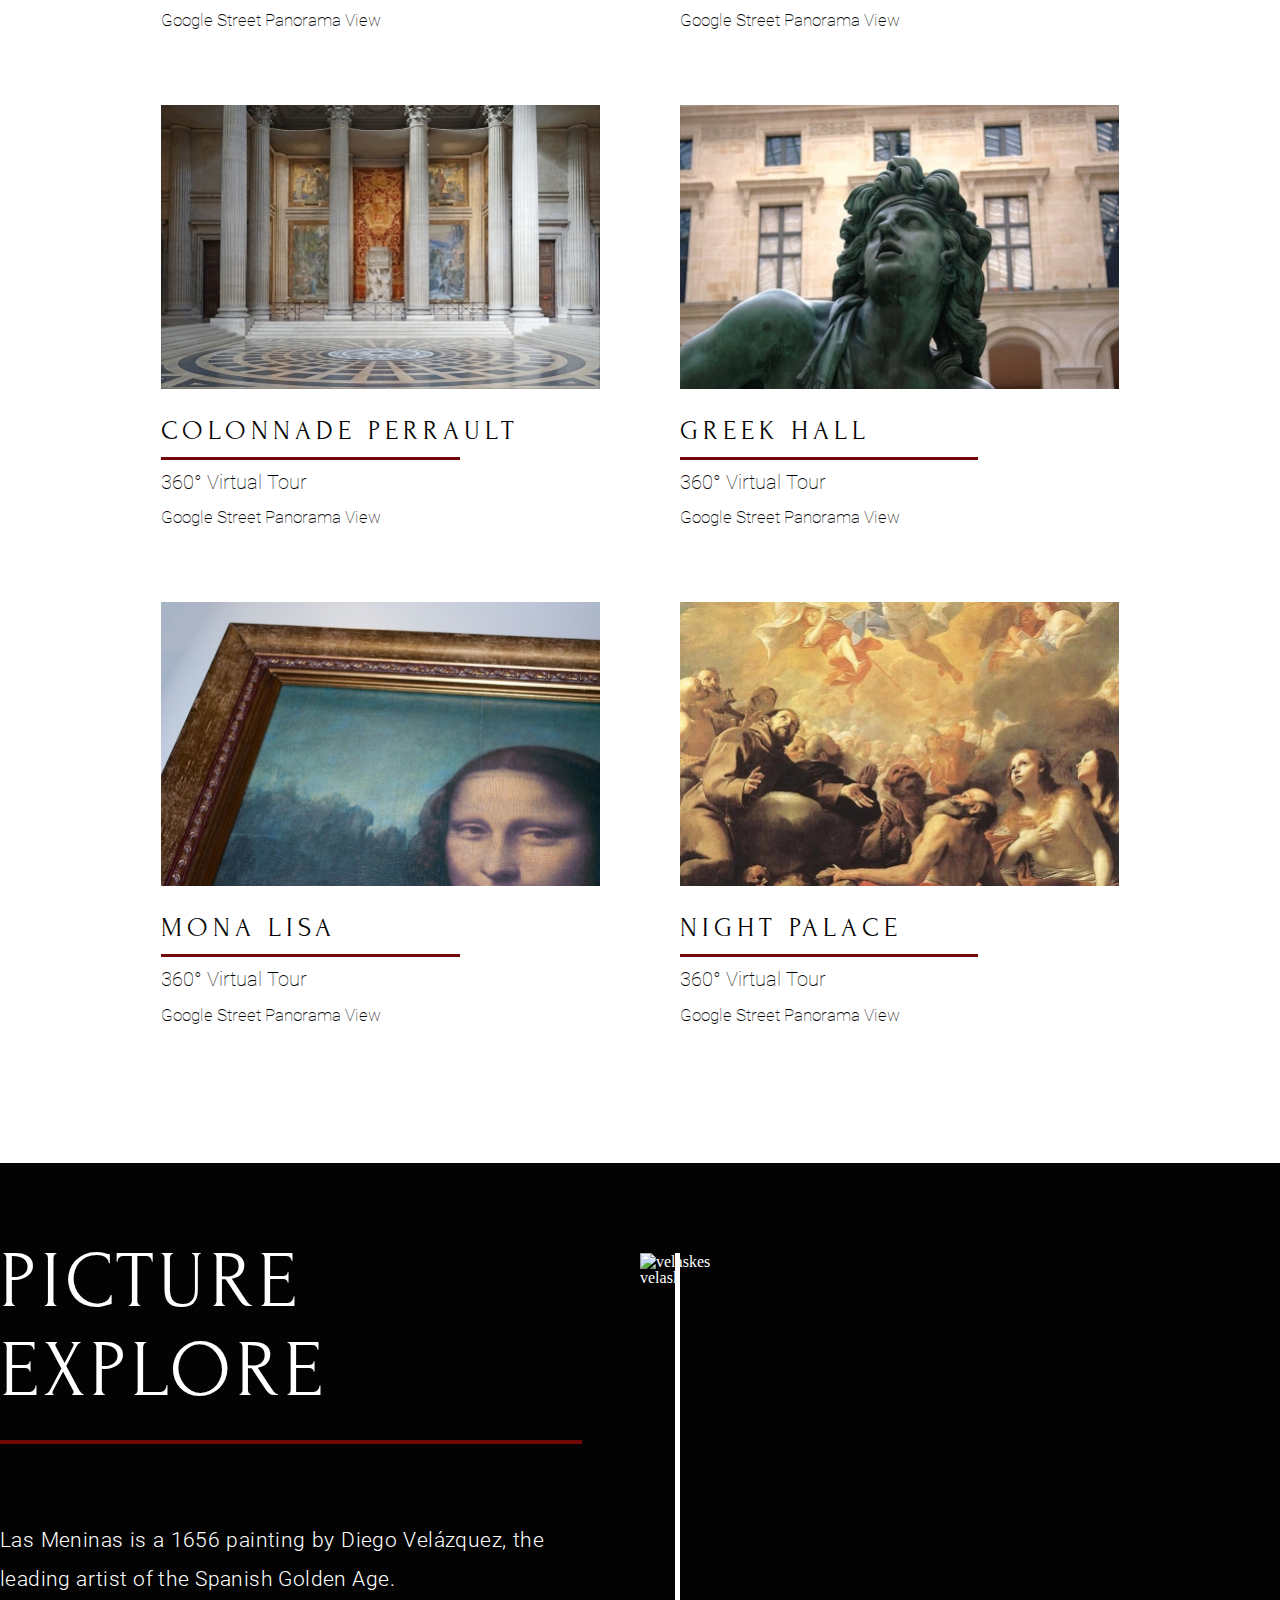
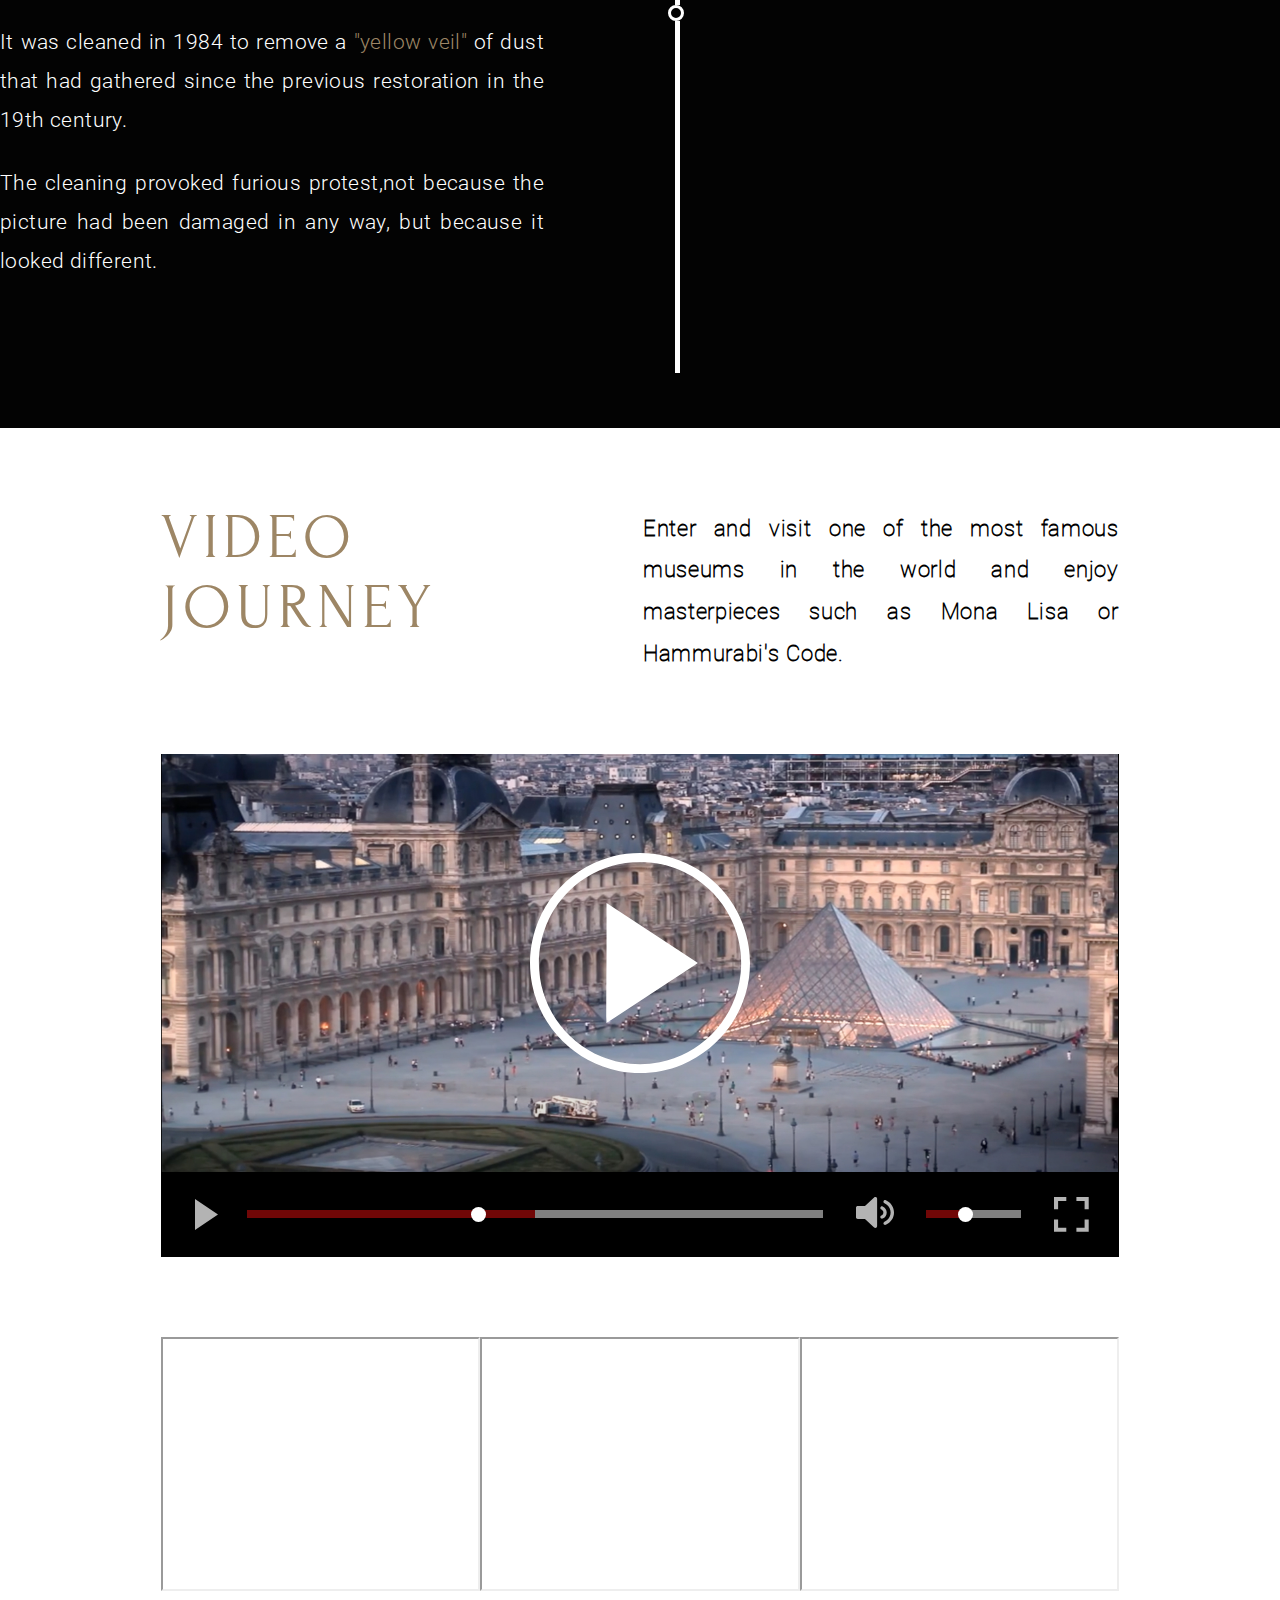
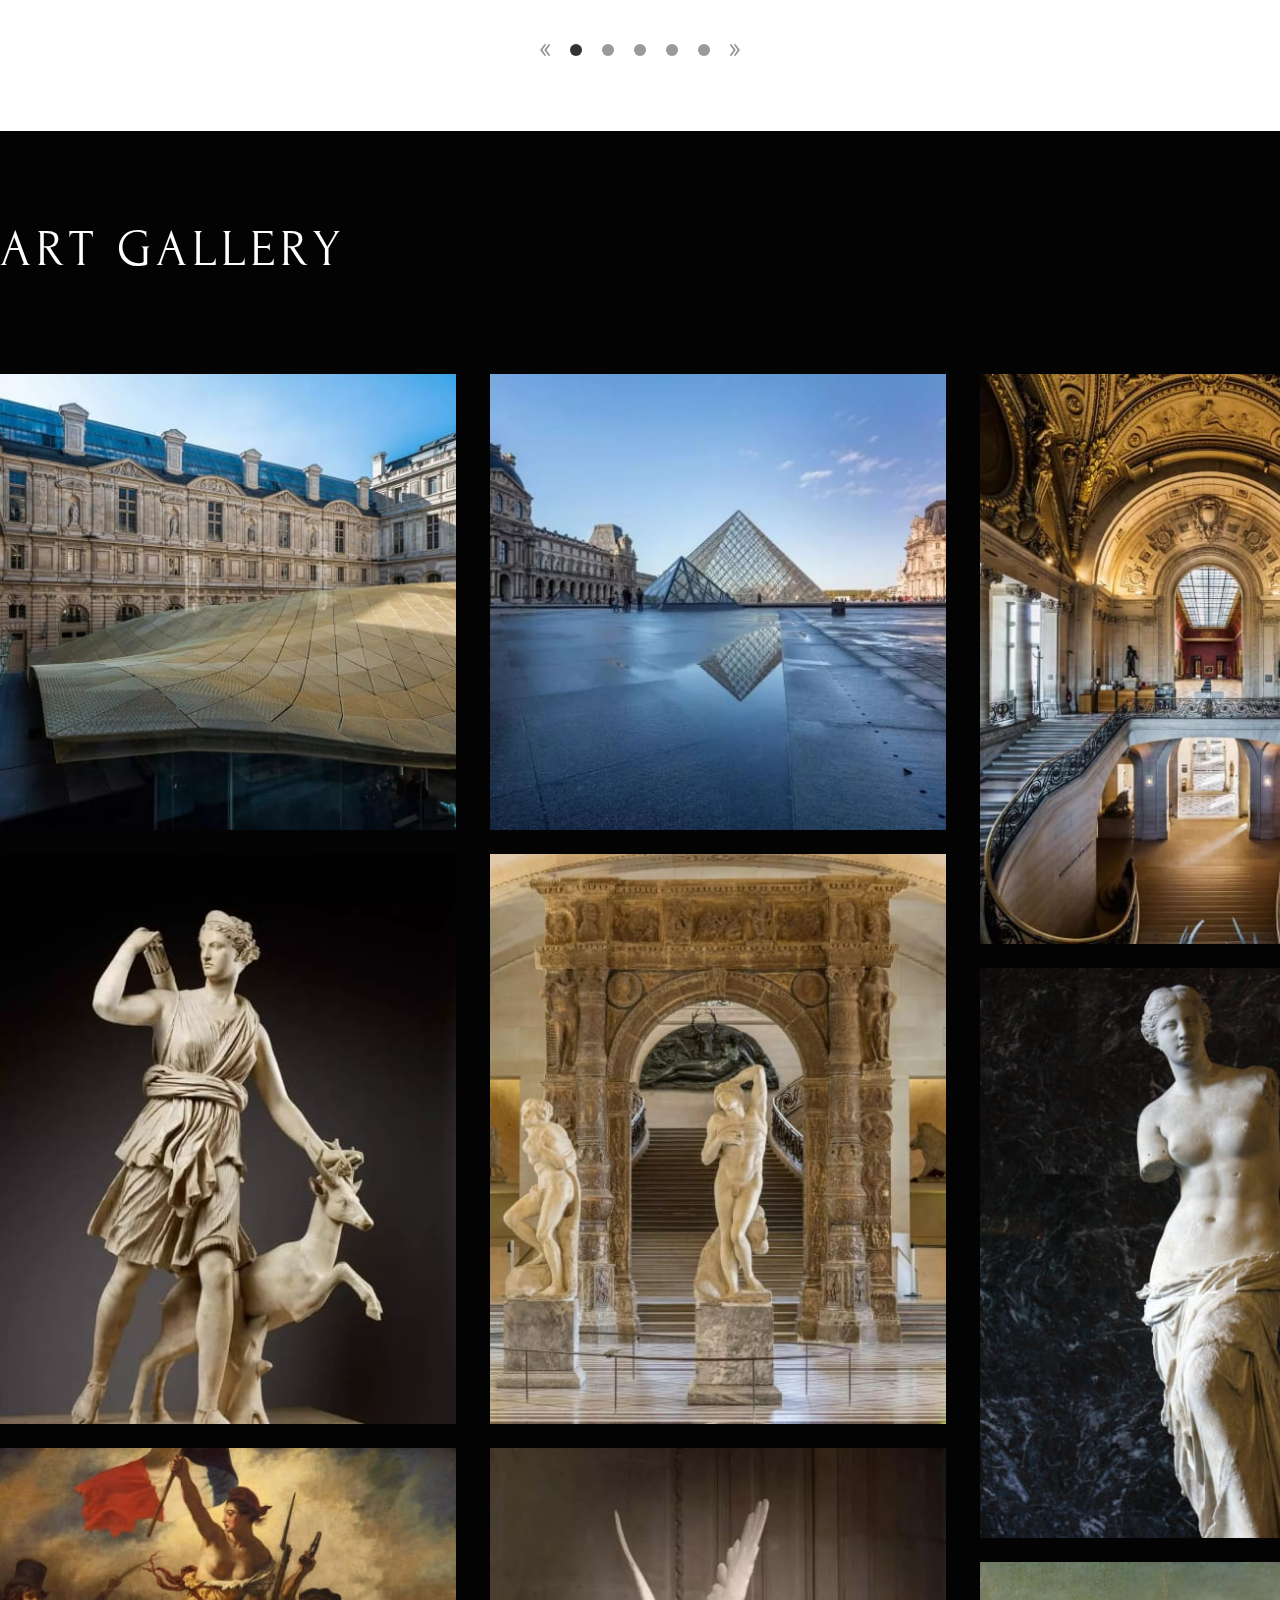
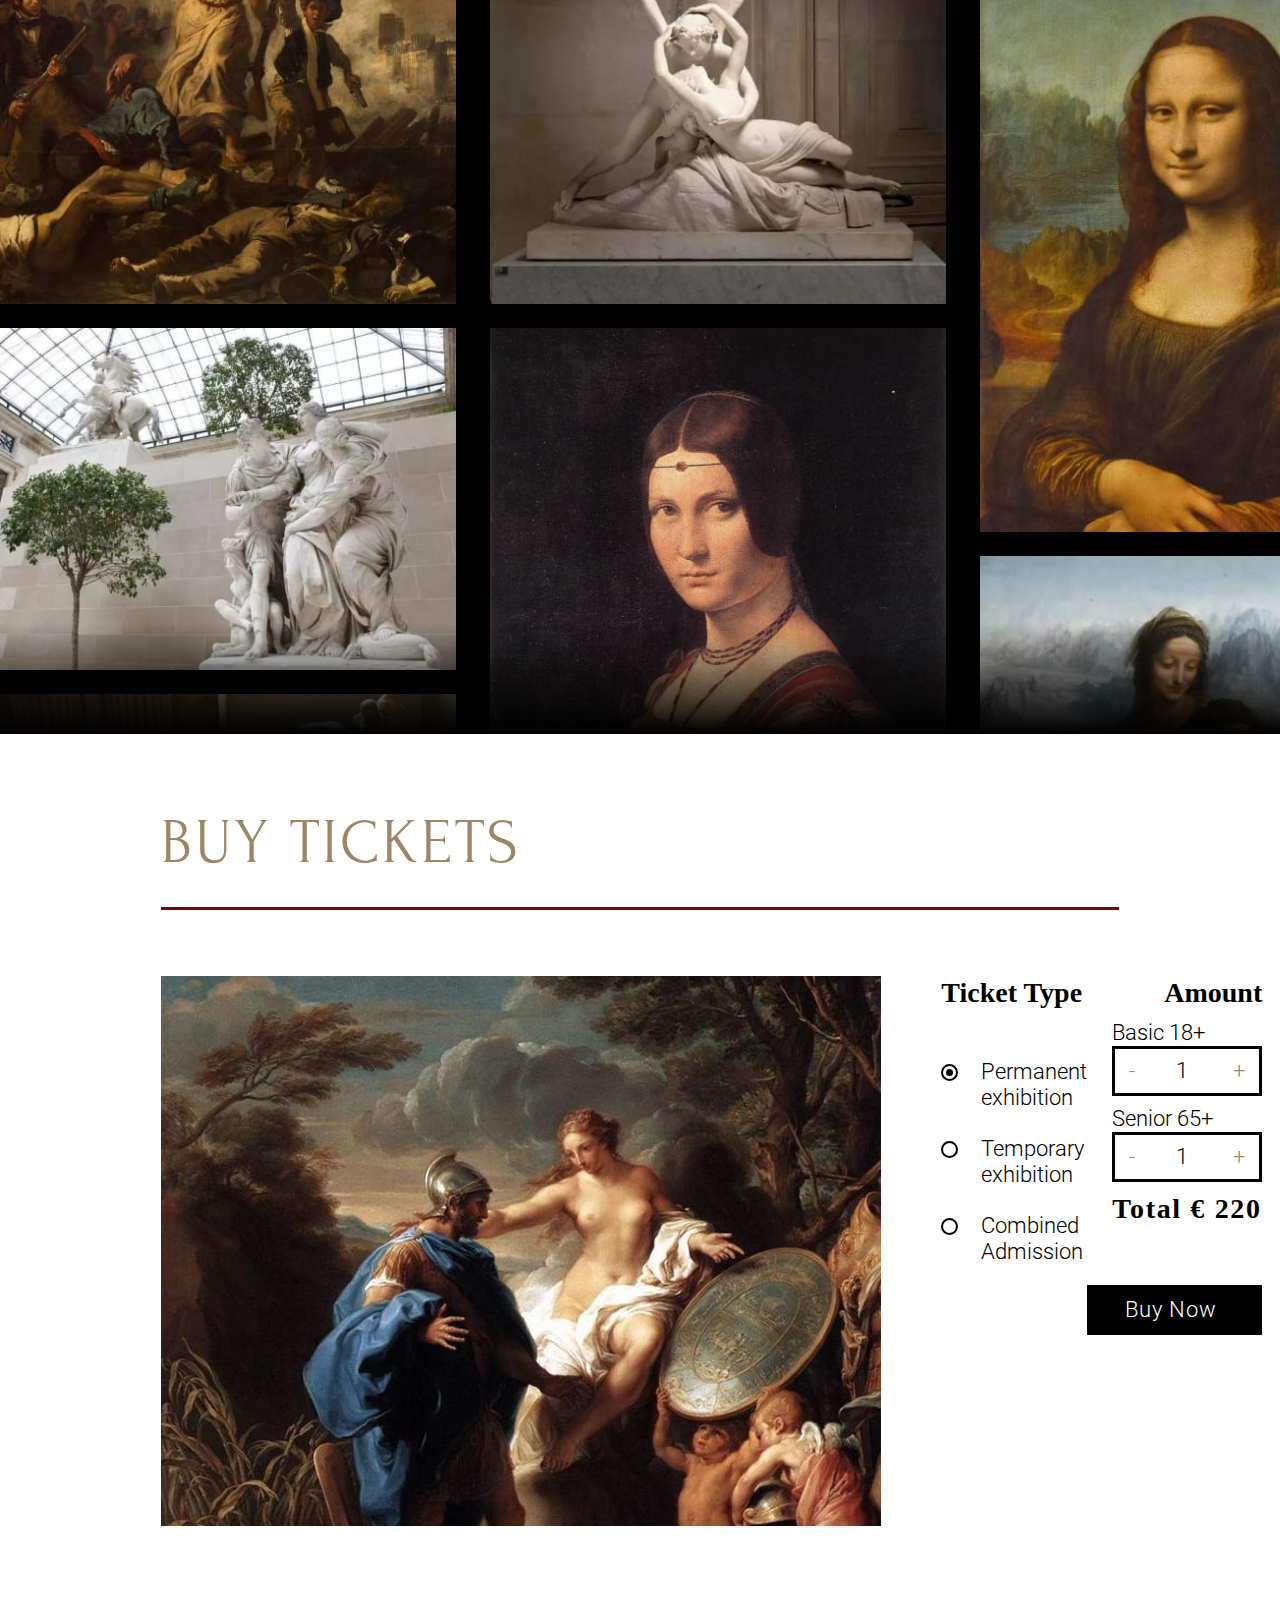
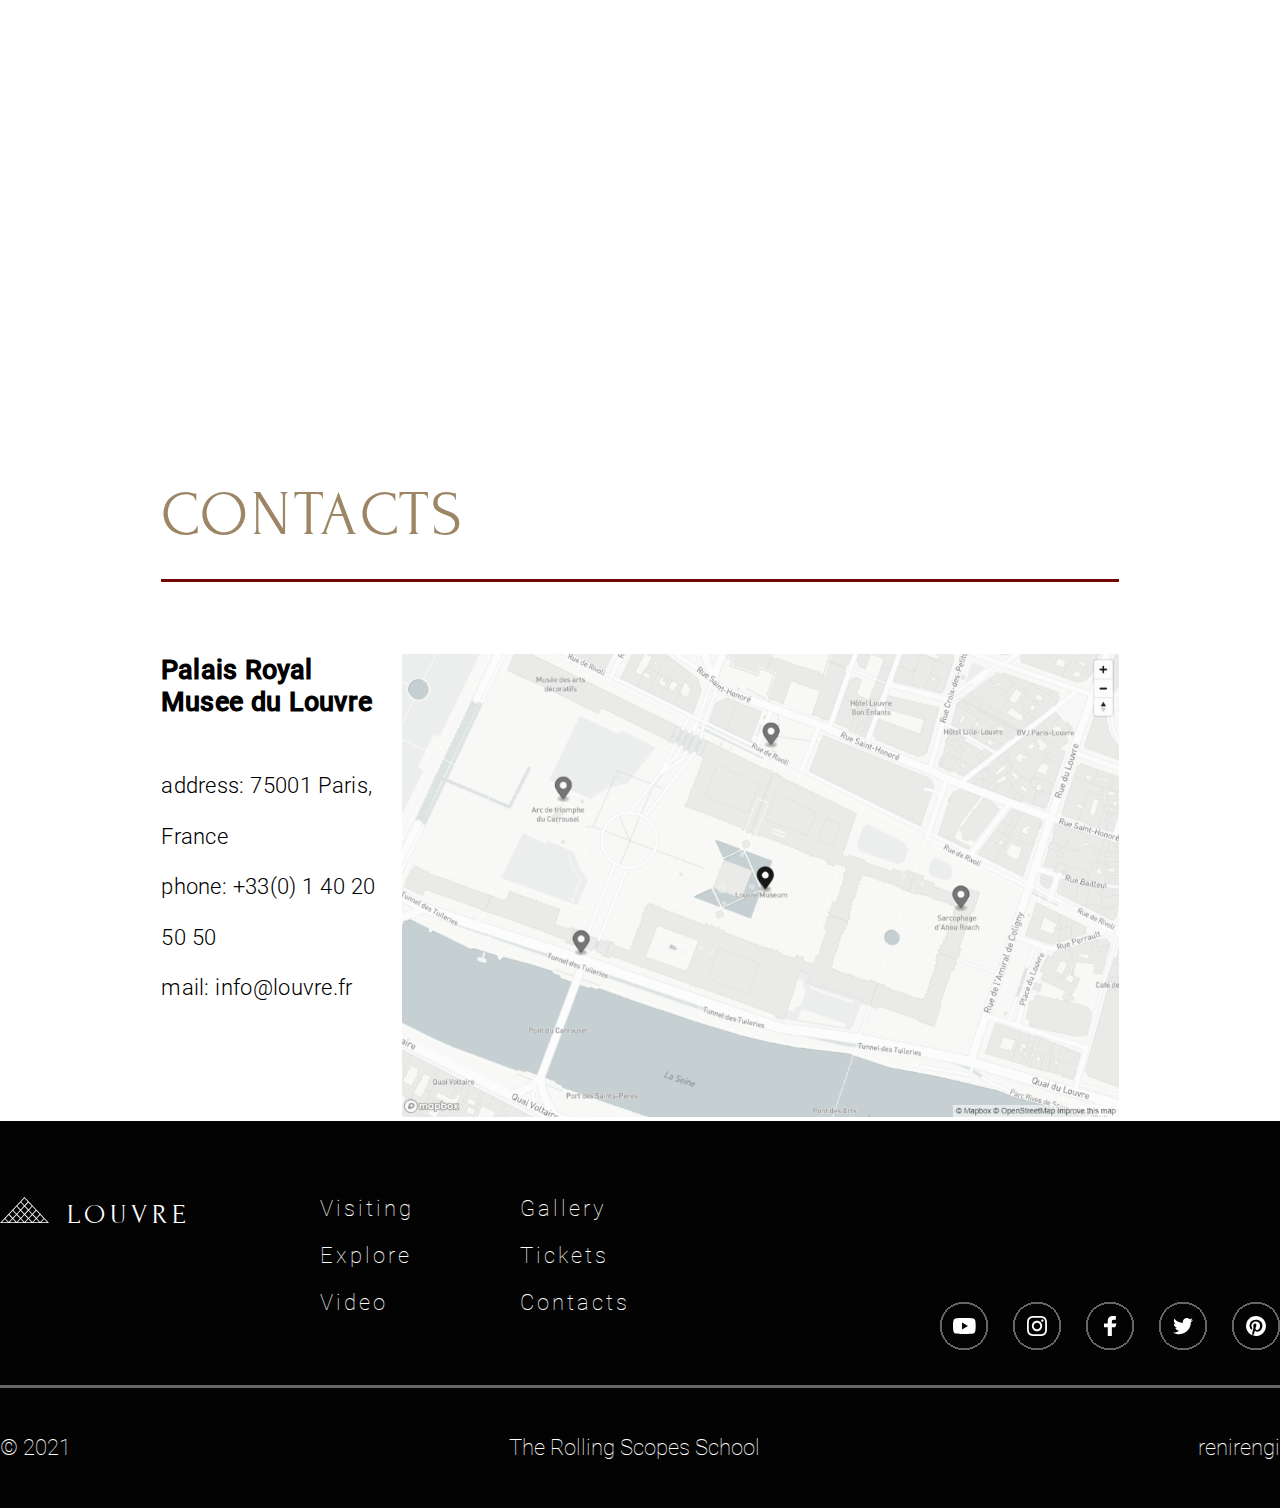
==== commit 600a9492: "hbjuhbhju" ====
--- a/museum/index.html
+++ b/museum/index.html
@@ -30,43 +30,13 @@
           <label class="menu-btn" for="menu-toggle">
           <span></span>
           </label>
-          <div class="menu-box">
-          <ul>
-            <li class="image-icon menu-icon"><img src="./assets/svg/Frame.svg" alt="logo"><span>Louvre</span></li>
-            <li class="menu-item"><a href="#visiting">Visiting</a><img class="Oimg" src="assets/img/vhgfvg.png" alt=""></li>
-            <li class="menu-item"><a href="#explore">Explore</a><img class="Oimg" src="assets/img/vhgfvg.png" alt=""></li>
-            <li class="menu-item"><a href="#video">Video</a><img class="Thimg" src="assets/img/vhgfvg.png" alt=""></li>
-            <li class="menu-item"><a href="#gallery">Gallery</a><img class="Fimg" src="assets/img/vhgfvg.png" alt=""></li>
-            <li class="menu-item"><a href="#tickets">Tickets</a><img class="Fyimg" src="assets/img/vhgfvg.png" alt=""></li>
-            <li class="menu-item"><a href="#contacts">Contacts</a><img class="Simg" src="assets/img/vhgfvg.png" alt=""></li>
+          <ul class="menu-box">
+            <li class="menu-item"><a href="#visiting">Visiting > </a></li>
+            <li class="menu-item"><a href="#explore">Explore > </a></li>
+            <li class="menu-item"><a href="#video">Video > </a></li>
+            <li class="menu-item"><a href="#tickets">Tickets > </a></li>
+            <li class="menu-item"><a href="#contacts">Contacts > </a></li>
           </ul>
-          <div class="menu-768-img hidden-1024"></div>
-          <img class="hidden-1024" src="assets/img/menu1.jpg" alt="">
-          <img class="hidden-1024" src="assets/img/menu2.jpg" alt="">
-          <img class="hidden-1024" src="assets/img/menu3.jpg" alt="">
-          <div class="menu-768-link hidden-1024">
-            <nav class="hidden-1024">
-              <ul>
-                <li>
-                  <a href="https://www.youtube.com/user/louvre "><img class="hidden-1024" src="./assets/svg/Youtube.svg " alt="Youtube "></a>
-                </li>
-                <li>
-                  <a href="https://www.instagram.com/museelouvre/ "><img class="hidden-1024" src="./assets/svg/Instagram.svg " alt="Instagram "></a>
-                </li>
-                <li>
-                  <a href="https://www.facebook.com/museedulouvre "><img class="hidden-1024" src="./assets/svg/Facebook.svg " alt="Facebook "></a>
-                </li>
-                <li>
-                  <a href="http://twitter.com/museelouvre.html "><img class="hidden-1024" src="./assets/svg/Twitter.svg " alt="Twitter "></a>
-                </li>
-                <li>
-                  <a href="https://www.pinterest.fr/museedulouvre/ "><img class="hidden-1024" src="./assets/svg/Pinterest.svg " alt="Pinterest "></a>
-                </li>
-              </ul>
-            </nav>
-          </div>
-          </div>
-          </div>
         </div>
       </div>
     </header>
@@ -179,7 +149,7 @@
         <div class="container section video-section" id="video">
           <div class="text-video-section">
             <h2>Video Journey</h2>
-            <p class= "hidden-1024 hidden-768 hidden-420">Enter and visit one of the most famous museums in the world and enjoy masterpieces such as Mona Lisa or Hammurabi's Code.
+            <p class= "hidden-1024">Enter and visit one of the most famous museums in the world and enjoy masterpieces such as Mona Lisa or Hammurabi's Code.
           </div>
           <!-- Player -->
           <div class="video">
@@ -279,7 +249,7 @@
           <div class="parallax-container">
             <div class="parallax-image"></div>
           </div>
-          <div class="wrap-white contacts-wrap">
+          <div class="wrap-white">
             <h2 id="contacts-title" class="title-underline">Contacts</h2>
             <div class="contacts-container">
               <div class="section-text-contacts">
@@ -341,7 +311,7 @@
       <div id="border"></div>
       <div class="container section footer-mini">
         <span>© 2021</span>
-        <span class="hidden-420px">The Rolling Scopes School</span>
+        <span>The Rolling Scopes School</span>
         <span>renirengi</span>
       </div>
     </footer>
--- a/museum/style.css
+++ b/museum/style.css
@@ -81,11 +81,12 @@
   scroll-behavior: smooth;
   }
 
-  img{
-    object-fit: cover;
-  } 
-
-   .wrap-dark {
+  .wrap-body {
+  max-height: 6250px;
+  overflow: hidden;
+  }
+
+  .wrap-dark {
   margin: 0 auto;
   background-color: var(--bg-dark);
   color: var(--font-white);
@@ -143,17 +144,13 @@
   }
 
 
-  @media (max-width: 1473px) and (min-width: 1024px)
+  @media (max-width: 1024px)
   {
   .wrap-dark,
   .wrap-white,
   .wrap-video {
   padding-right: 20px;
   padding-left: 20px;
-  }
-
-  .hidden-1024{
-   display:none;
   }
 
   .container {
